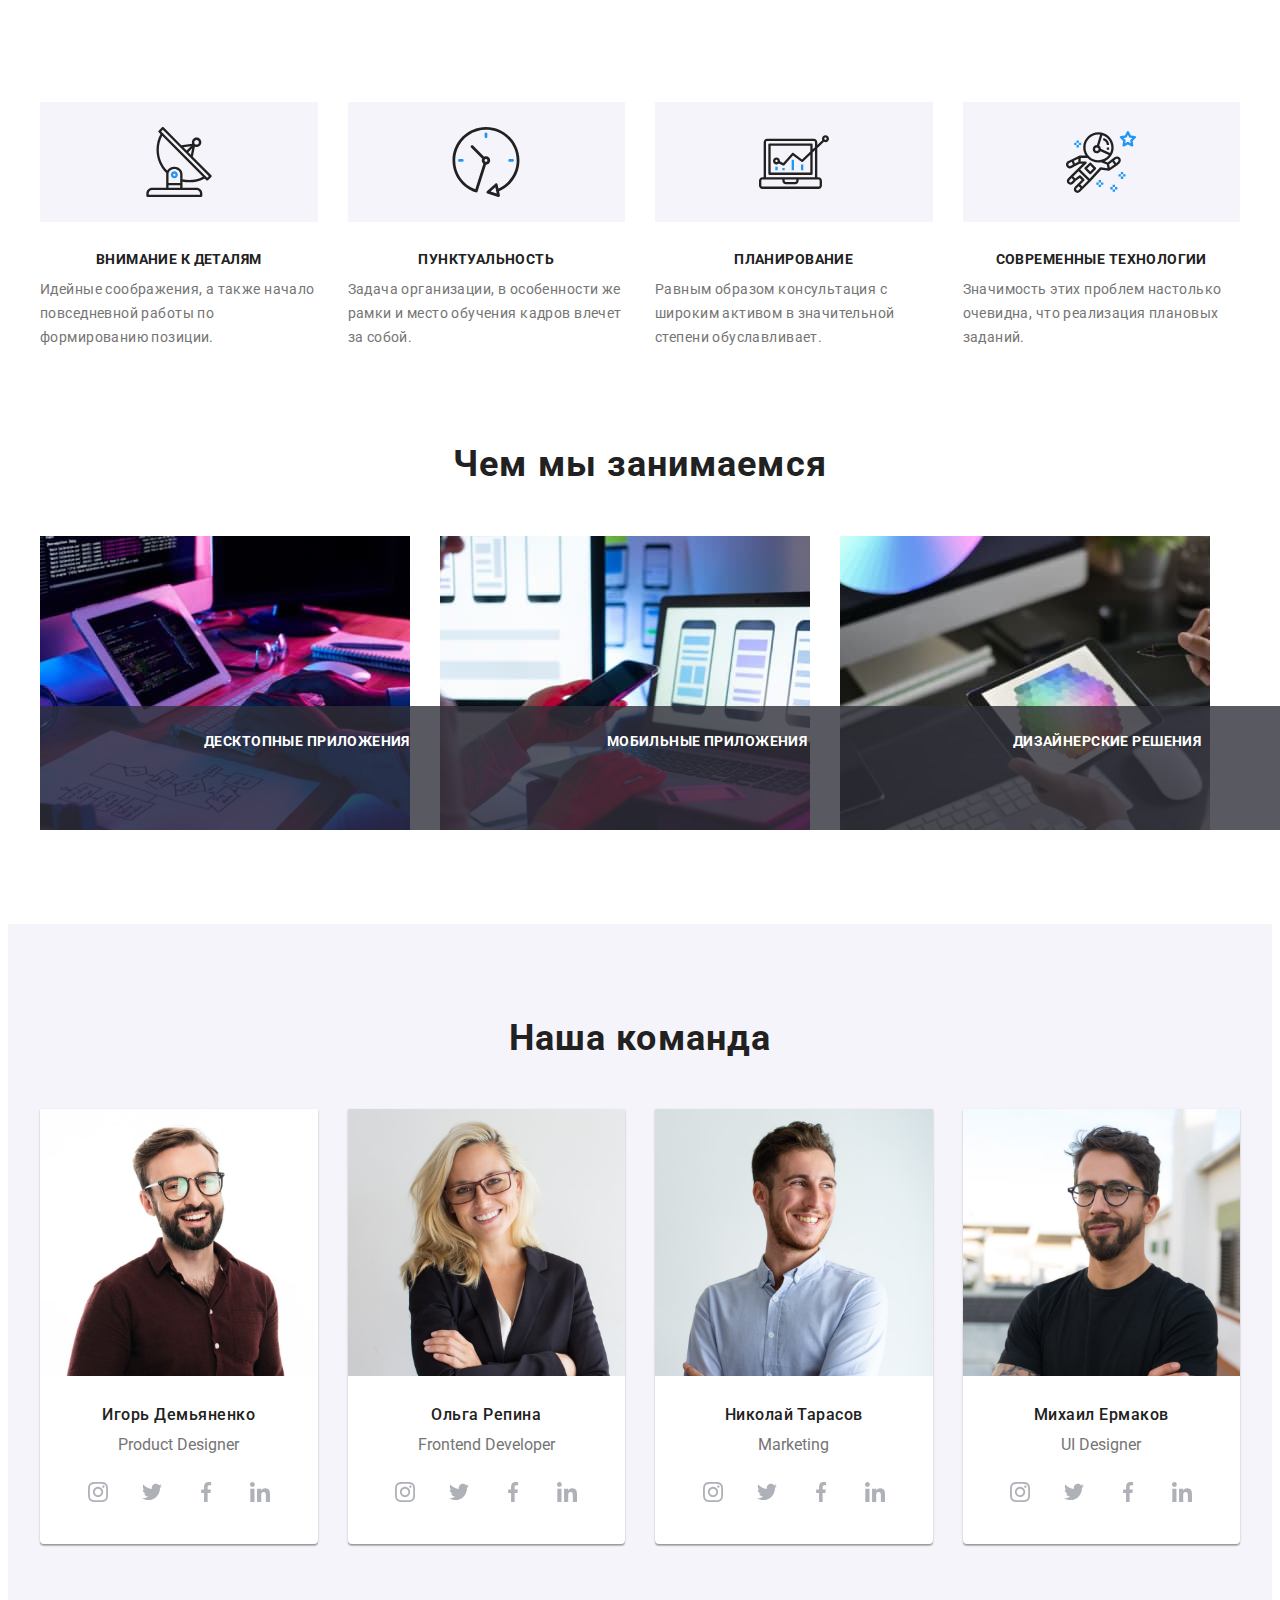
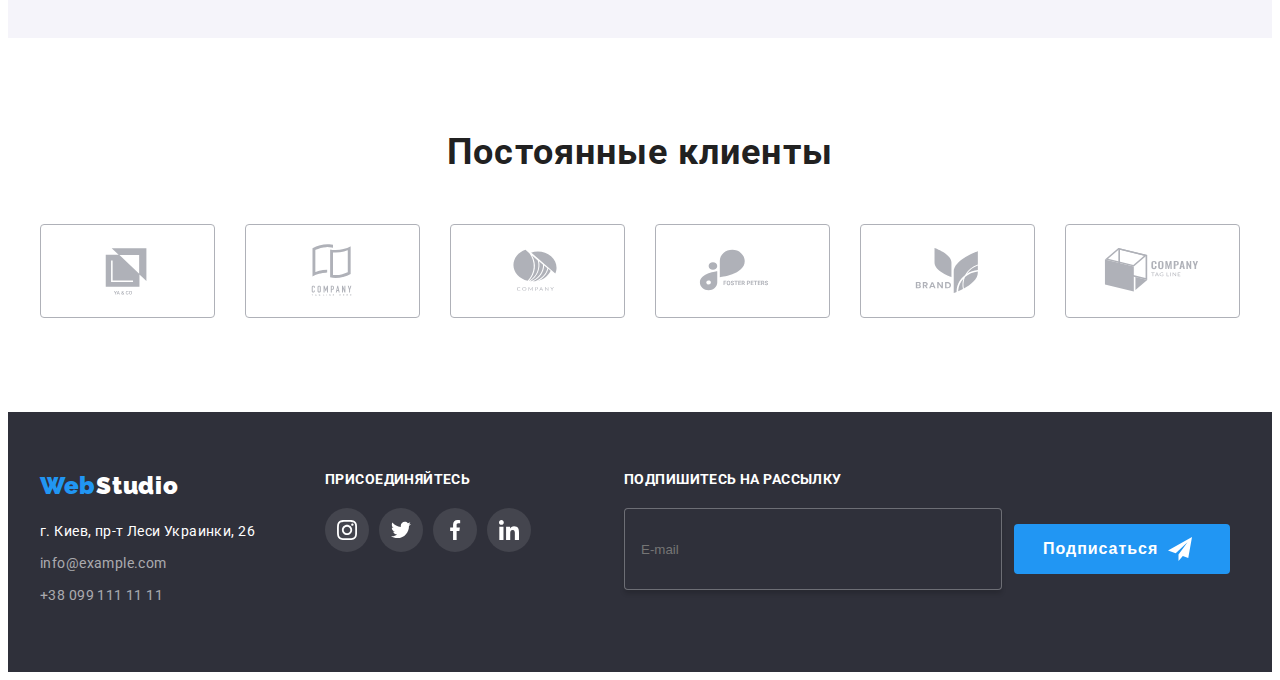
==== index.html @ ea94cd06 "footer responsive" ====
<!DOCTYPE html>
<html lang="ru">
<head>
   <meta charset="UTF-8">
   <meta http-equiv="X-UA-Compatible" content="IE=edge">
   <meta name="viewport" content="width=device-width, initial-scale=1.0">
   <title>Home Work 6</title>
   <link rel="preconnect" href="https://fonts.googleapis.com">
   <link rel="preconnect" href="https://fonts.gstatic.com" crossorigin>
   <link href="https://fonts.googleapis.com/css2?family=Raleway:wght@700&family=Roboto:wght@400;500;700;900&display=swap" rel="stylesheet">
   <link rel="stylesheet" href="https://cdnjs.cloudflare.com/ajax/libs/modern-normalize/1.1.0/modern-normalize.min.css" integrity="sha512-wpPYUAdjBVSE4KJnH1VR1HeZfpl1ub8YT/NKx4PuQ5NmX2tKuGu6U/JRp5y+Y8XG2tV+wKQpNHVUX03MfMFn9Q==" crossorigin="anonymous" referrerpolicy="no-referrer" />
   <link rel="stylesheet" href="./css/main.min.css">
</head>  
<body>
   <!-- <header class="page-header">
      <div class="container page-header__container">
         <nav class="page-header__info-nav">
            <a class="logo link" href="./index.html"><b style="color:#2196F3">Web<span style="color:#000000;">Studio</span></b></a>
            <ul class="menu__list">
               <li class="list menu__list-item"><a class="link menu__list-item-studio current" href="./index.html">Студия</a></li>
               <li class="list menu__list-item"><a class="link menu__list-item-portfolio" href="./portfolio.html">Портфолио</a></li>
               <li class="list menu__list-item"><a class="link menu__list-item-contact" href="#contacts">Контакты</a></li>
            </ul>
         </nav>   
         <div class="page-header__contact">
            <a class="page-header__contact-email link grey" href="mailto:info@devstudio.com">
               <svg class="page-header__contact-icon" width="16" height="12">
               <use
                  href="./images/symbol-defs.svg#icon-envelope"
               ></use>
               </svg>info@devstudio.com</a>
            <a class="page-header__contact-telephone link grey" href="tel:+380961111111">
               <svg class="page-header__contact-icon" width="10" height="16">
                  <use
                     href="./images/symbol-defs.svg#icon-telephone"
                  ></use>
               </svg>+38 096 111 11 11</a>
         </div>
      </div>   
   </header> -->
   <main>
      <!-- <section class="hero overlay">
         <div class="container">
            <h1 class="hero__title">ЭФФЕКТИВНЫЕ РЕШЕНИЯ ДЛЯ ВАШЕГО БИЗНЕСА</h1>
            <button class="hero__btn" data-modal-open type="button">Заказать услугу</button>
         </div>   
      </section>    -->
      <section class="skils section">
         <div class="container">
            <ul class="skils__details-list">
               <li class="skils__details-item list">
                  <div class="skils__details-block">
                     <svg class="skils__details-icon" width="70" height="70">
                        <use
                        href="./images/symbol-defs.svg#icon-antenna"
                        ></use>
                      </svg>
                  </div>
                  <h3 class="skils__details-title">ВНИМАНИЕ К ДЕТАЛЯМ</h3>
                  <p class="grey text">
                     Идейные соображения, а также начало повседневной работы по формированию позиции.
                  </p>
               </li> 
               <li class="skils__details-item list">
                  <div class="skils__details-block">
                     <svg class="skils__details-icon" width="70" height="70">
                        <use
                        href="./images/symbol-defs.svg#icon-clock"
                        ></use>
                      </svg>
                  </div>
                  <h3 class="skils__details-title">ПУНКТУАЛЬНОСТЬ</h3>
                  <p class="grey text">
                     Задача организации, в особенности же рамки и место обучения кадров влечет за собой.
                  </p>
               </li>   
               <li class="skils__details-item list note">
                  <div class="skils__details-block">
                     <svg class="skils__details-icon" width="70" height="70">
                        <use
                        href="./images/symbol-defs.svg#icon-diagram"
                        ></use>
                      </svg>
                  </div>
                  <h3 class="skils__details-title">ПЛАНИРОВАНИЕ</h3>
                  <p class="grey text">
                     Равным образом консультация с широким активом в значительной степени обуславливает.
                  </p>
               </li>   
               <li class="skils__details-item list">
                  <div class="skils__details-block">
                     <svg class="skils__details-icon" width="70" height="70">
                        <use
                        href="./images/symbol-defs.svg#icon-astronaut"
                        ></use>
                      </svg>
                  </div>
                  <h3 class="skils__details-title">СОВРЕМЕННЫЕ ТЕХНОЛОГИИ</h3>
                  <p class="grey text">
                     Значимость этих проблем настолько очевидна, что реализация плановых заданий.
                  </p>
               </li> 
            </ul> 
         </div>
      </section>     
      <section class="work-details section">
         <div class="container">
            <h2 class="title-all title">Чем мы занимаемся</h2>
            <ul class="work-details__gallery-list">
               <li class="list">
                   <div class="work-details__gallery-item-box">
                        <img src="./images/box-1.jpg" alt="руки и компьютер" width="370">
                        <p class="work-details__gallery-item-text">
                            Десктопные приложения
                        </p>
                   </div>
                </li>     
                <li class="list"> 
                    <div class="work-details__gallery-item-box">
                        <img src="./images/box-2.jpg" alt="руки и компьютер" width="370">
                        <p class="work-details__gallery-item-text">
                            Мобильные приложения
                        </p>
                    </div>
                </li>  
                <li class="list"> 
                    <div class="work-details__gallery-item-box">
                        <img src="./images/box-3.jpg" alt="руки и компьютер" width="370">
                        <p class="work-details__gallery-item-text">
                            Дизайнерские решения
                        </p>
                    </div>
                </li> 
            </ul>
         </div>   
      </section>
      <section class="teachers section">
         <div class="container">
            <h2 class="title-all">Наша команда</h2>
            <ul class="teachers__list">
               <li class="list teachers__item">
                  <img src="./images/img-3.jpg" alt="человек в очках улыбается" width="270" >
                  <div class="teachers__item-names">
                     <h3 class="teachers__item-names-title title">Игорь Демьяненко</h3>
                     <p class="grey workers" lang="en">Product Designer</p>              
                     <ul class="teachers__socials-list list">
                        <li class="teachers__socials-item">
                            <a
                                href=""
                                class="teachers__socials-link link"
                            >
                                <svg class="teachers__socials-icon" width="20" height="20">
                                    <use
                                        href="./images/symbol-defs.svg#icon-instagram-2"></use>
                                </svg>
                            </a>
                        </li>
                        <li class="teachers__socials-item">
                            <a
                                href=""
                                class="teachers__socials-link link"
                            >
                                <svg class="teachers__socials-icon" width="20" height="20">
                                    <use
                                    href="./images/symbol-defs.svg#icon-twitter"
                                    ></use>
                                </svg>
                            </a>
                        </li>
                        <li class="teachers__socials-item">
                            <a
                                href=""
                                class="teachers__socials-link link"
                            >
                                <svg class="teachers__socials-icon" width="20" height="20">
                                    <use
                                    href="./images/symbol-defs.svg#icon-facebook"
                                    ></use>
                                </svg>
                            </a>
                        </li>
                        <li class="teachers__socials-item">
                            <a
                                href=""
                                class="teachers__socials-link link"
                            >
                                <svg class="teachers__socials-icon" width="20" height="20">
                                    <use
                                    href="./images/symbol-defs.svg#icon-linkedin"
                                    ></use>
                                </svg>
                            </a>
                        </li>
                    </ul>
                  </div>
               </li>
               <li class="list teachers__item"> 
                  <img src="./images/img-2.jpg" alt="женщина в очках" width="270" >
                  <div class="teachers__item-names">
                     <h3 class="teachers__item-names-title title">Ольга Репина</h3>
                     <p class="grey workers" lang="en">Frontend Developer</p>
                     <ul class="teachers__socials-list list">
                        <li class="teachers__socials-item">
                            <a
                                href=""
                                class="teachers__socials-link link"
                            >
                                <svg class="teachers__socials-icon" width="20" height="20">
                                    <use
                                        href="./images/symbol-defs.svg#icon-instagram-2"></use>
                                </svg>
                            </a>
                        </li>
                        <li class="teachers__socials-item">
                            <a
                                href=""
                                class="teachers__socials-link link"
                            >
                                <svg class="teachers__socials-icon" width="20" height="20">
                                    <use
                                    href="./images/symbol-defs.svg#icon-twitter"
                                    ></use>
                                </svg>
                            </a>
                        </li>
                        <li class="teachers__socials-item">
                            <a
                                href=""
                                class="teachers__socials-link link"
                            >
                                <svg class="teachers__socials-icon" width="20" height="20">
                                    <use
                                    href="./images/symbol-defs.svg#icon-facebook"
                                    ></use>
                                </svg>
                            </a>
                        </li>
                        <li class="teachers__socials-item">
                            <a
                                href=""
                                class="teachers__socials-link link"
                            >
                                <svg class="teachers__socials-icon" width="20" height="20">
                                    <use
                                    href="./images/symbol-defs.svg#icon-linkedin"
                                    ></use>
                                </svg>
                            </a>
                        </li>
                    </ul>
                  </div>
               </li>
               <li class="list teachers__item">
                  <img src="./images/img-1.jpg" alt="человек  улыбается" width="270">
                  <div class="teachers__item-names">
                     <h3 class="teachers__item-names-title title">Николай Тарасов</h3>
                     <p class="grey workers" lang="en">Marketing</p>
                     <ul class="teachers__socials-list list">
                        <li class="teachers__socials-item">
                            <a
                                href=""
                                class="teachers__socials-link link"
                            >
                                <svg class="teachers__socials-icon" width="20" height="20">
                                    <use
                                        href="./images/symbol-defs.svg#icon-instagram-2"></use>
                                </svg>
                            </a>
                        </li>
                        <li class="teachers__socials-item">
                            <a
                                href=""
                                class="teachers__socials-link link"
                            >
                                <svg class="teachers__socials-icon" width="20" height="20">
                                    <use
                                    href="./images/symbol-defs.svg#icon-twitter"
                                    ></use>
                                </svg>
                            </a>
                        </li>
                        <li class="teachers__socials-item">
                            <a
                                href=""
                                class="teachers__socials-link link"
                            >
                                <svg class="teachers__socials-icon" width="20" height="20">
                                    <use
                                    href="./images/symbol-defs.svg#icon-facebook"
                                    ></use>
                                </svg>
                            </a>
                        </li>
                        <li class="teachers__socials-item">
                            <a
                                href=""
                                class="teachers__socials-link link"
                            >
                                <svg class="teachers__socials-icon" width="20" height="20">
                                    <use
                                    href="./images/symbol-defs.svg#icon-linkedin"
                                    ></use>
                                </svg>
                            </a>
                        </li>
                    </ul>
                  </div>          
               </li>   
               <li class="list teachers__item">
                  <img src="./images/img.jpg" alt="человек в очках улыбается" width="270" >
                  <div class="teachers__item-names">
                     <h3 class="teachers__item-names-title title">Михаил Ермаков</h3>
                     <p class="grey workers" lang="en">UI Designer</p>
                     <ul class="teachers__socials-list list">
                        <li class="teachers__socials-item">
                            <a
                                href=""
                                class="teachers__socials-link link"
                            >
                                <svg class="teachers__socials-icon" width="20" height="20">
                                    <use
                                        href="./images/symbol-defs.svg#icon-instagram-2"></use>
                                </svg>
                            </a>
                        </li>
                        <li class="teachers__socials-item">
                            <a
                                href=""
                                class="teachers__socials-link link"
                            >
                                <svg class="teachers__socials-icon" width="20" height="20">
                                    <use
                                    href="./images/symbol-defs.svg#icon-twitter"
                                    ></use>
                                </svg>
                            </a>
                        </li>
                        <li class="teachers__socials-item">
                            <a
                                href=""
                                class="teachers__socials-link link"
                            >
                                <svg class="teachers__socials-icon" width="20" height="20">
                                    <use
                                    href="./images/symbol-defs.svg#icon-facebook"
                                    ></use>
                                </svg>
                            </a>
                        </li>
                        <li class="teachers__socials-item">
                            <a
                                href=""
                                class="teachers__socials-link link"
                            >
                                <svg class="teachers__socials-icon" width="20" height="20">
                                    <use
                                    href="./images/symbol-defs.svg#icon-linkedin"
                                    ></use>
                                </svg>
                            </a>
                        </li>
                    </ul>
                  </div>
               </li>  
            </ul>
         </div>    
      </section>
      <section class="clients section">
         <div class="container">
            <h2 class="clients__title title-all">Постоянные клиенты</h2>
            <ul class="clients__socials-list list">
               <li class="clients__socials-item">
                  <a
                      href=""
                      class="clients__socials-link link"
                  >
                      <svg class="clients__socials-icon" width="106" height="60">
                          <use
                          href="./images/symbol-defs.svg#icon-Logo1"
                          ></use>
                      </svg>
                  </a>
              </li>
               <li class="clients__socials-item">
                  <a
                      href=""
                      class="clients__socials-link link"
                  >
                      <svg class="clients__socials-icon" width="106" height="60">
                          <use
                          href="./images/symbol-defs.svg#icon-Logo2"
                          ></use>
                      </svg>
                  </a>
              </li>
               <li class="clients__socials-item">
                  <a
                      href=""
                      class="clients__socials-link link"
                  >
                      <svg class="clients__socials-icon" width="106" height="60">
                          <use
                          href="./images/symbol-defs.svg#icon-Logo3"
                          ></use>
                      </svg>
                  </a>
              </li>
               <li class="clients__socials-item">
                  <a
                      href=""
                      class="clients__socials-link link"
                  >
                      <svg class="clients__socials-icon" width="106" height="60">
                          <use
                          href="./images/symbol-defs.svg#icon-Logo4"
                          ></use>
                      </svg>
                  </a>
              </li>
               <li class="clients__socials-item">
                  <a
                      href=""
                      class="clients__socials-link link"
                  >
                      <svg class="clients__socials-icon" width="106" height="60">
                          <use
                          href="./images/symbol-defs.svg#icon-Logo5"
                          ></use>
                      </svg>
                  </a>
              </li>
              <li class="clients__socials-item">
                  <a
                      href=""
                      class="clients__socials-link link"
                  >
                      <svg class="clients__socials-icon" width="106" height="60">
                          <use
                          href="./images/symbol-defs.svg#icon-Logo6"
                          ></use>
                      </svg>
                  </a>
              </li>
           </ul>
            
         </div>    
      </section>
   </main>
   <footer class="page-footer" id="contacts">
        <div class="container page-footer__container">
            <div class="page-footer__version-tablet">
                <div class="page-footer__contact">
                    <a class="page-footer__logo link" href="./index.html"><b style="color:#2196F3">Web<span style="color:#ffffff;">Studio</span></b></a>
                    <address class="page-footer__address white">
                        г. Киев, пр-т Леси Украинки, 26
                    </address>
                    <a class="link page-footer__contact-info page-footer__email" href="mailto:info@example.com">info@example.com</a>
                    <a class="link page-footer__contact-info" href="tel:+380991111111">+38 099 111 11 11</a>
                </div>
                <section class="page-footer__social">
                    <h3 class="page-footer__social-title white ">присоединяйтесь</h3>
                    <ul class="page-footer__socials-list list">
                        <li class="page-footer__socials-item">
                                <a
                                    href=""
                                    class="page-footer__socials-link link"
                                >
                                    <svg class="page-footer__socials-icon" width="20" height="20">
                                    <use
                                            href="./images/symbol-defs.svg#icon-instagram-2"></use>
                                    </svg>
                                </a>
                        </li>
                        <li class="page-footer__socials-item">
                                <a
                                    href=""
                                    class="page-footer__socials-link link"
                                >
                                    <svg class="page-footer__socials-icon" width="20" height="20">
                                    <use
                                    href="./images/symbol-defs.svg#icon-twitter"
                                    ></use>
                                    </svg>
                                </a>
                        </li>
                        <li class="page-footer__socials-item">
                                <a
                                    href=""
                                    class="page-footer__socials-link link"
                                >
                                    <svg class="page-footer__socials-icon" width="20" height="20">
                                    <use
                                    href="./images/symbol-defs.svg#icon-facebook"
                                    ></use>
                                    </svg>
                                </a>
                        </li>
                        <li class="page-footer__socials-item">
                                <a
                                    href=""
                                    class="page-footer__socials-link link"
                                >
                                    <svg class="page-footer__socials-icon" width="20" height="20">
                                    <use
                                    href="./images/symbol-defs.svg#icon-linkedin"
                                    ></use>
                                    </svg>
                                </a>
                        </li>
                    </ul>
                </section>
            </div>
            <section class="page-footer__client">
                <h3 class="page-footer__title white ">Подпишитесь на рассылку</h3>
                <div class="confirmation-email">
                    <span >
                        <input
                            type="email"
                            name="email-confirmation"
                            id="email-confirmation"
                            class="footer-input"
                            placeholder="E-mail"/> 
                    </span>        
                    <button class="page-footer__btn-email" type="submit">Подписаться
                        <span>
                            <svg class="page-footer__icon" width="24" height="24">
                                <use href="./images/symbol-defs.svg#icon-icon-send"></use>
                            </svg> 
                        </span>
                    </button>    
                </div>
            </section>
        </div>   
   </footer>
   <!-- <div class="backdrop is-hidden" data-modal>
       <div class="modal">
           <button type="button" class="modal-btn" data-modal-close>
                <svg class="clients-socials-icon" width="18" height="18">
                    <use
                    href="./images/symbol-defs.svg#icon-close-black"
                    ></use>
                </svg>
           </button>
           <p class="modal-title">Оставьте свои данные, мы вам перезвоним</p>
           <form action="#">
               <div class="modal-contact-form">
                    <label class="modal-label" for="name"
                       >Имя</label>
                    <span class="input-wrap">
                        <input
                            type="text"
                            name="name"
                            id="name"
                            class="modal-input"/>
                        <svg class="modal-input-icon" width="18" height="18">
                            <use href="./images/symbol-defs.svg#icon-person"></use>
                        </svg>
                    </span>
               </div>
               <div class="modal-contact-form">
                <label class="modal-label" for="tel"
                    >Телефон</label>
                    <span class="input-wrap">
                        <input
                            type="tel"
                            name="tel"
                            id="tel"
                            class="modal-input"/>
                        <svg class="modal-input-icon" width="18" height="18">
                            <use href="./images/symbol-defs.svg#icon-phone"></use>
                        </svg>
                    </span>
                </div>
               <div class="modal-contact-form">
                   <label class="modal-label" for="email"
                       >Почта</label>
                    <span class="input-wrap">
                        <input
                            type="email"
                            name="email"
                            id="email"
                            class="modal-input"/>
                        <svg class="modal-input-icon" width="18" height="18">
                            <use href="./images/symbol-defs.svg#icon-email"></use>
                        </svg>
                    </span>    
               </div>
               <div class="modal-contact-form">
                   <label class="modal-label" for="сomment"
                       >Комментарий</label>
                   <textarea
                       name="comment"
                       id="comment"
                       class="modal-text"
                       placeholder="Введите текст"
                   ></textarea>
               </div>
               <div class="modal-contact-form">
                   <input type="checkbox" class="input-check vissually-hidden" id="input-check" value="yes" name="policy">
                   <label for="input-check" class="check-text ">
                       <span>
                            <svg class="input-icon-check" width="11" height="8">
                                <use href="./images/symbol-defs.svg#icon-check"></use>
                            </svg> 
                        </span>
                   Соглашаюсь с рассылкой и принимаю<a href="" class="check-link">Условия договора</a></label>
               </div>
               <button class="form__btn-contact" type="submit">Отправить</button>
           </form>
       </div>
   </div> -->
   <script src="js/modal.js"></script>
</body>
</html>
---- css/main.min.css ----
:root{--primary-text-color: #212121;--special-color: #2196f3;--color-contact: #757575;--color-light: #ffffff;--color-of-details: #ececec;--color-background: #f5f4fa;--color-image: #2f303a;--color-footer-contact: rgba(255, 255, 255, 0.6);--color-border: #eeeeee;--color-footer-social: #44454e;--color-teachers-social: #afb1b8;--color-details-info: #e5e5e5}body{font-family:'Roboto', sans-serif;color:var(--primary-text-color)}.link{text-decoration:none;transition:color 250ms cubic-bezier(0.4, 0, 0.2, 1),background-color 250ms cubic-bezier(0.4, 0, 0.2, 1)}.vissually-hidden{position:absolute;white-space:nowrap;width:1px;height:1px;overflow:hidden;border:0;padding:0;clip:rect(0 0 0 0);clip-path:inset(50%);margin:-1px}.grey{color:var(--color-contact)}.white{color:var(--color-light)}p,h1,h2,h3,h4,h5,h6{margin:0}img{display:block;max-width:100%;height:auto}ul{list-style-type:none;margin:0;padding:0}.container{width:100%;padding-left:15px;padding-right:15px;margin-left:auto;margin-right:auto}@media screen and (min-width: 480px){.container{width:480px}}@media screen and (min-width: 768px){.container{width:768px}}@media screen and (min-width: 1200px){.container{width:1200px}}.backdrop{position:fixed;width:100vw;height:100vh;background-color:rgba(0,0,0,0.2);top:0}.modal{position:absolute;min-width:528px;min-height:581px;background-color:var(--color-light);box-shadow:0px 2px 1px rgba(0,0,0,0.2),1px 0px 1px rgba(0,0,0,0.14),3px 0px 1px rgba(0,0,0,0.12);border-radius:4px;top:50%;left:50%;transform:translate(-50%, -50%);padding:40px;text-align:center}.is-hidden{visibility:hidden;opacity:0;pointer-events:none}.modal-btn{display:flex;align-items:center;background-color:var(--color-light);border-color:rgba(0,0,0,0.1);border-radius:50px;width:30px;height:30px;position:absolute;right:8px;top:8px;padding:6px;transition:fill 250ms cubic-bezier(0.4, 0, 0.2, 1)}.modal-btn:hover{fill:var(--special-color)}.modal-title{font-weight:700;font-size:20px;line-height:1.15;letter-spacing:0.03em;text-align:center;color:var(--primary-text-color);margin-bottom:12px}.modal-label{display:block;margin-bottom:4px;font-size:12px;line-height:1.2;font-weight:400;letter-spacing:0.01em;color:var(--color-contact);text-align:start}.modal-input-icon{position:absolute;top:20%;left:15px;transition:fill 250ms cubic-bezier(0.4, 0, 0.2, 1)}.modal-input{width:100%;height:40px;background-color:transparent;border:1px solid rgba(33,33,33,0.2);border-radius:4px;padding-left:42px;outline:none;margin-bottom:10px;transition:border-color 250ms cubic-bezier(0.4, 0, 0.2, 1)}.modal-input:focus{border-color:var(--special-color)}.modal-input:focus+.modal-input-icon{fill:var(--special-color)}.modal-text{width:100%;height:120px;background-color:transparent;border:1px solid rgba(33,33,33,0.2);border-radius:5px;resize:none;padding:12px 16px;margin-bottom:20px}.input-wrap{display:block;position:relative}.check-text{font-size:14px;line-height:1.2;color:var(--color-contact);display:flex;position:relative}.check-link{color:var(--special-color);margin-left:5px}.check-text span{width:16px;height:15px;border:2px solid var(--primary-text-color);border-radius:2px;margin-right:9px;display:flex;align-items:center;justify-content:center;transition:background-color 250ms cubic-bezier(0.4, 0, 0.2, 1),border 250ms cubic-bezier(0.4, 0, 0.2, 1)}.input-check:checked+.check-text span{background-color:var(--special-color);border:none}.input-icon-check{fill:var(--color-light)}.form__btn-contact{color:var(--color-light);font-size:16px;line-height:1.87;font-weight:400;letter-spacing:0.06em;padding:10px 55px;border:none;border-radius:4px;background-color:var(--special-color);box-shadow:0px 4px 4px rgba(0,0,0,0.15);margin-top:30px}.title-all{font-family:Roboto;font-weight:700;font-size:28px;line-height:1.17;text-align:center;letter-spacing:0.03em;margin-bottom:30px}@media screen and (min-width: 1200px){.title-all{font-size:36px;line-height:1.16;margin-bottom:50px}}.page-header{display:flex;justify-content:space-evenly;border-bottom:solid 1px var(--color-of-details);padding-top:24px}.page-header__container{display:flex;align-items:baseline}.page-header__info-nav{display:flex;align-items:baseline}.logo{font-size:26px;font-family:'Raleway', sans-serif;letter-spacing:0.03em;font-weight:700;line-height:1.15}.menu__list{display:flex;align-items:center;margin-right:295px}.menu__list .list:first-child{margin-left:93px}.menu__list .list:not(:last-child){margin-right:50px}.menu__list .current::after{color:var(--special-color);content:'';height:4px;width:100%;background-color:var(--special-color);border-radius:2px;display:block;position:absolute;bottom:0}.menu__list .link{padding-bottom:25px}.menu__list .link:hover,.menu__list .link:focus{color:var(--special-color)}.menu__list-item{position:relative;padding-bottom:25px}.page-header__contact{display:flex;align-items:center}.page-header__contact .link:hover,.page-header__contact .link:focus{color:var(--special-color)}.menu__list-item-studio,.menu__list-item-portfolio,.menu__list-item-contact{color:var(--primary-text-color);font-weight:500;font-size:14px;line-height:1.14;letter-spacing:0.02em}.current{color:var(--special-color)}.page-header__contact-telephone{display:flex;align-items:flex-start}.page-header__contact-icon{fill:currentColor;margin-right:10px}.page-header__contact-email,.page-header__contact-telephone{font-weight:500;font-size:14px;line-height:1.14;letter-spacing:0.02em}.page-header__contact-email{margin-right:20px}.hero{background-color:var(--color-image);letter-spacing:0.06em;text-align:center;padding-top:200px;padding-bottom:200px}.overlay{background-image:linear-gradient(rgba(47,48,58,0.4), rgba(47,48,58,0.4)),url("../images/img-hero.jpg");background-repeat:no-repeat;background-position:center;background-size:cover;margin:0 auto;max-width:1600px}.hero__title{color:var(--color-light);font-size:44px;font-weight:900;line-height:1.36;letter-spacing:0.06em;max-width:696px;margin-bottom:30px;margin-right:auto;margin-left:auto}.hero__btn{padding:10px 32px;background-color:var(--special-color);border-radius:4px;font-size:16px;font-weight:700;line-height:1.87;cursor:pointer;color:var(--color-light);border:none;transition:box-shadow 250ms cubic-bezier(0.4, 0, 0.2, 1)}.hero__btn:hover{box-shadow:0px 4px 4px rgba(0,0,0,0.15)}.main__portfolio{padding-top:100px;padding-bottom:94px}.container-portfolio{display:flex;flex-direction:column}.main__portfolio-nav{display:flex;justify-content:center;margin-bottom:50px}.main__portfolio-nav .main__portfolio-nav-item:not(:last-child){margin-right:8px}.btn__nav{background:var(--color-background);border-radius:4px;border:none;font-weight:500;font-size:16px;line-height:1.62;letter-spacing:0.03em;cursor:pointer;padding:6px 22px;transition:background-color 250ms cubic-bezier(0.4, 0, 0.2, 1),color 250ms cubic-bezier(0.4, 0, 0.2, 1),border 250ms cubic-bezier(0.4, 0, 0.2, 1),box-shadow 250ms cubic-bezier(0.4, 0, 0.2, 1)}.btn__nav:hover,.btn__nav:focus{background-color:var(--special-color);border:none;color:var(--color-light);box-shadow:0px 3px 1px rgba(0,0,0,0.1),0px 1px 2px rgba(0,0,0,0.08),0px 2px 2px rgba(0,0,0,0.12)}.main__information-project-details{display:flex;flex-wrap:wrap;margin-bottom:-30px;margin-right:-30px}.main__information-project-item{width:calc(100% / 3 - 30px);margin-bottom:30px;margin-right:30px;background:var(--color-light);transition:box-shadow 250ms cubic-bezier(0.4, 0, 0.2, 1)}.main__information-project-item:hover{box-shadow:0px 3px 1px rgba(0,0,0,0.1),0px 1px 2px rgba(0,0,0,0.08),0px 2px 2px rgba(0,0,0,0.12)}.main__information-project-item:hover .main__information-project-item-text{transform:translateY(0%)}.main__information-project-item-card{position:relative;overflow:hidden}.main__information-project-item-text{font-style:normal;font-size:18px;line-height:calc(28 / 18);letter-spacing:0.03em;color:var(--color-light);width:370px;position:absolute;top:0;left:0;padding:63px 24px;background-color:rgba(33,150,243,0.9);transform:translateY(101%);transition:transform 250ms cubic-bezier(0.4, 0, 0.2, 1)}.main__information-project-item-border{border-left:1px solid var(--color-border);border-right:1px solid var(--color-border);border-bottom:1px solid var(--color-border);padding:20px 24px}.main__information-project-item-title{font-weight:700;font-size:18px;line-height:2;letter-spacing:0.06em;color:var(--primary-text-color)}.detail{font-size:16px;line-height:1.87;letter-spacing:0.03em;margin-top:4px}.skils.section{padding-top:60px;padding-bottom:60px}@media screen and (min-width: 1200px){.skils.section{padding-top:94px;padding-bottom:47px}}.skils__details-list{margin-bottom:-30px}@media screen and (min-width: 768px){.skils__details-list{display:flex;flex-wrap:wrap;margin-left:-30px}}.skils__details-item{margin-bottom:30px}@media screen and (min-width: 768px){.skils__details-item{width:calc(100% / 2 - 30px);margin-left:30px}}@media screen and (min-width: 1200px){.skils__details-item{width:calc(100% / 4 - 30px);margin-left:30px}}.skils__details-block{display:flex;justify-content:center;align-items:center;margin-bottom:30px;background-color:var(--color-background);padding-top:25px;padding-bottom:25px}.skils__details-title{font-weight:700;font-size:14px;line-height:1.14;letter-spacing:0.03em;text-align:center}.grey.text{font-family:Roboto;font-size:14px;line-height:1.71;letter-spacing:0.03em;margin-top:10px;display:block}.work-details.section{padding-top:47px;padding-bottom:94px}@media screen and (max-width: 1199px){.work-details.section{display:none}}.work-details__gallery-list{display:flex}.work-details__gallery-list .list:not(:last-child){margin-right:30px}.work-details__gallery-item-box{position:relative}.work-details__gallery-item-text{position:absolute;bottom:0;left:0;color:var(--color-light);background-color:rgba(47,48,58,0.8);width:100%;height:70px;font-weight:700;font-size:14px;line-height:calc(16 / 14);text-align:center;letter-spacing:0.03em;padding:27px 82px;text-transform:uppercase}@media screen and (min-width: 1200px){.work{font-size:36px;line-height:1.16;margin-bottom:50px}}.teachers{background-color:var(--color-background);padding-top:60px;padding-bottom:60px}@media screen and (min-width: 1200px){.teachers{padding-top:94px;padding-bottom:94px}}.teachers__list{margin-bottom:-30px}.teachers__list img{width:100%}@media screen and (min-width: 768px){.teachers__list{display:flex;flex-wrap:wrap;margin-left:-30px}}.teachers__list .teachers__socials-list{display:flex;justify-content:center;margin-top:16px}.teachers__item{background-color:var(--color-light);box-shadow:0px 1px 3px rgba(0,0,0,0.12),0px 1px 1px rgba(0,0,0,0.14),0px 2px 1px rgba(0,0,0,0.2);border-radius:0px 0px 4px 4px;margin-bottom:30px}@media screen and (min-width: 768px){.teachers__item{width:calc(100% / 2 - 30px);margin-left:30px}}@media screen and (min-width: 1200px){.teachers__item{width:calc(100% / 4 - 30px);margin-left:30px}}.teachers__item-names{padding-top:30px;padding-bottom:24px}@media screen and (min-width: 1200px){.teachers__item-names{padding-bottom:30px}}.teachers__item-names-title{font-weight:500;font-size:16px;line-height:1.18;text-align:center;letter-spacing:0.03em}.teachers__socials-item{width:44px;height:44px;margin-right:10px}.teachers__socials-item:last-child{margin-right:0}.teachers__socials-item .teachers__socials-link{width:100%;height:100%;border-radius:50%;display:flex;align-items:center;justify-content:center;color:var(--color-teachers-social)}.teachers__socials-item .teachers__socials-link:hover,.teachers__socials-item .teachers__socials-link:focus{background-color:var(--special-color);color:var(--color-light)}.teachers__socials-icon{fill:currentColor}.grey.workers{text-align:center;font-weight:400;margin-top:10px}.clients.section{padding-top:60px;padding-bottom:60px}@media screen and (min-width: 1200px){.clients.section{padding-top:94px;padding-bottom:94px}}.clients__socials-list{display:flex;flex-wrap:wrap;margin-left:-30px;margin-bottom:-30px}.clients__socials-item{width:100%;width:calc(100% / 2 - 30px);margin-left:30px;margin-bottom:30px;margin-bottom:30px}@media screen and (min-width: 768px){.clients__socials-item{width:calc(100% / 3 - 30px);margin-left:30px}}@media screen and (min-width: 1200px){.clients__socials-item{width:calc(100% / 6 - 30px);margin-left:30px}}.clients__socials-link{display:flex;justify-content:center;align-items:center;height:92px;border:solid 1px var(--color-teachers-social);border-radius:4px;fill:var(--color-teachers-social);transition:fill 250ms cubic-bezier(0.4, 0, 0.2, 1),border 250ms cubic-bezier(0.4, 0, 0.2, 1)}.clients__socials-link:hover,.clients__socials-link:focus{fill:var(--special-color);border:solid 1px var(--special-color)}.page-footer{background-color:var(--color-image);padding-top:60px;padding-bottom:60px}.page-footer__container{text-align:center}@media screen and (min-width: 1200px){.page-footer__container{display:flex}}@media screen and (min-width: 1200px){.page-footer__container{text-align:start}}@media screen and (min-width: 768px){.page-footer__version-tablet{display:flex;justify-content:center}}.page-footer__contact{margin-bottom:60px}@media screen and (min-width: 768px){.page-footer__contact{margin-right:165px}}@media screen and (min-width: 1200px){.page-footer__contact{margin-right:70px;text-align:start;margin-bottom:0px}}.page-footer__logo{font-family:Raleway;font-weight:700;font-size:24px;line-height:1.16;letter-spacing:0.03em;display:block}.page-footer__address{font-size:14px;font-weight:400;font-style:normal;line-height:1.71;letter-spacing:0.03em;margin-top:20px}.page-footer__contact-info{color:var(--color-footer-contact);font-size:14px;line-height:1.71;letter-spacing:0.03em;display:block}.page-footer__email{margin-top:8px;margin-bottom:8px}.page-footer__social-title{font-weight:700;font-size:14px;line-height:1.14;letter-spacing:0.03em;text-transform:uppercase}.page-footer__socials-list{display:flex;justify-content:center;margin-top:20px;margin-bottom:60px}.page-footer__socials-item{width:44px;height:44px;margin-right:10px}.page-footer__socials-item:last-child{margin-right:0}.page-footer__socials-link{width:100%;height:100%;border-radius:50%;background-color:var(--color-footer-social);display:flex;align-items:center;justify-content:center;color:#ffffff}.page-footer__socials-link:hover,.page-footer__socials-link:focus{background-color:var(--special-color)}.page-footer__socials-icon{width:20px;height:20px;fill:currentColor}@media screen and (min-width: 1200px){.page-footer__client{margin-left:93px}}.page-footer__title{font-weight:700;font-size:14px;line-height:1.14;letter-spacing:0.03em;text-transform:uppercase}.confirmation-email{display:flex;flex-direction:column;align-items:center}@media screen and (min-width: 1200px){.confirmation-email{flex-direction:row}}.footer-input{width:450px;height:50px;background-color:var(--color-image);border:1px solid rgba(255,255,255,0.3);border-radius:4px;box-shadow:0px 4px 4px rgba(0,0,0,0.15);color:var(--color-contact);padding-left:16px;padding-top:15px;padding-bottom:15px;margin-top:20px;margin-bottom:20px}@media screen and (max-width: 479px){.footer-input{width:100%;margin-right:12px}}@media screen and (min-width: 1200px){.footer-input{width:358px;margin-right:12px}}.page-footer__btn-email{color:var(--color-light);background-color:var(--special-color);border-radius:4px;border:none;padding:10px 62px 10px 29px;font-weight:700;font-size:16px;line-height:1.87;letter-spacing:0.06em;position:relative}.page-footer__btn-email span{margin-left:10px}.page-footer__icon{position:absolute;fill:var(--color-light);top:50%;transform:translateY(-50%)}
/*# sourceMappingURL=main.min.css.map */
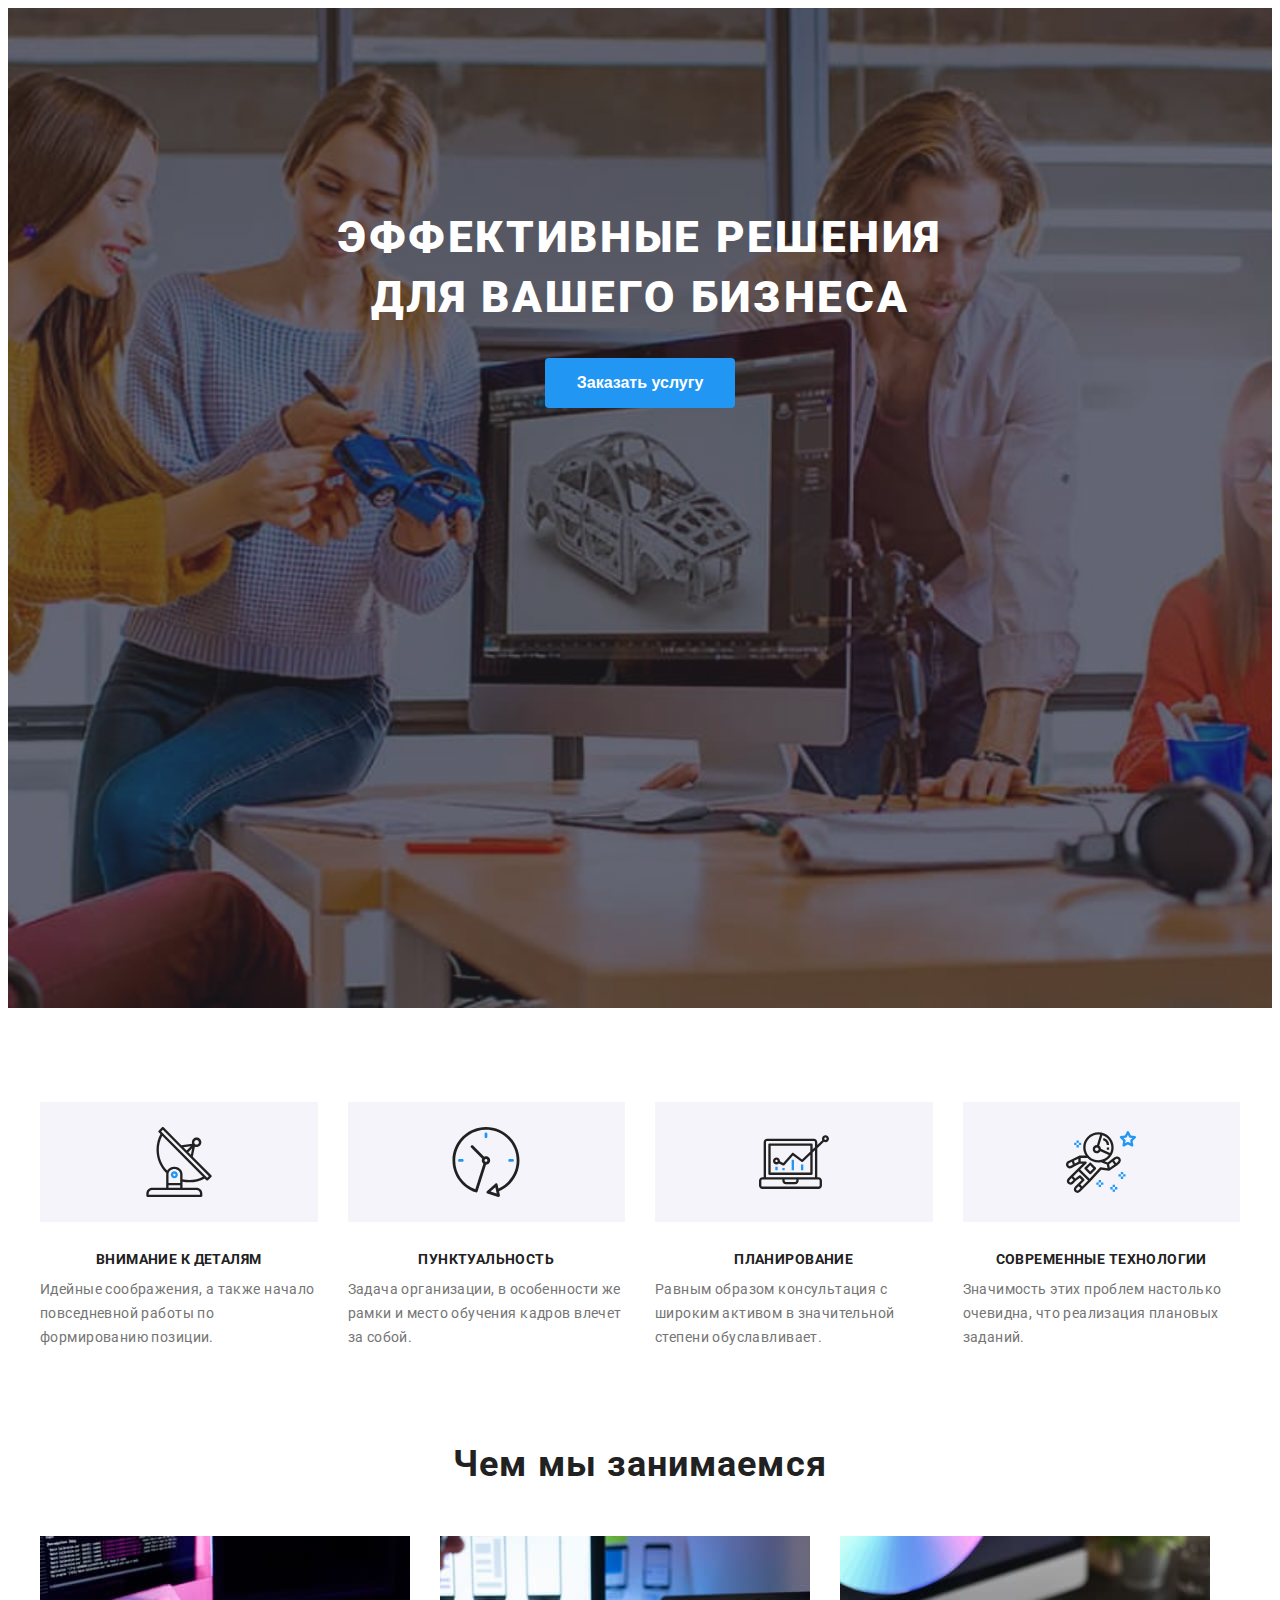
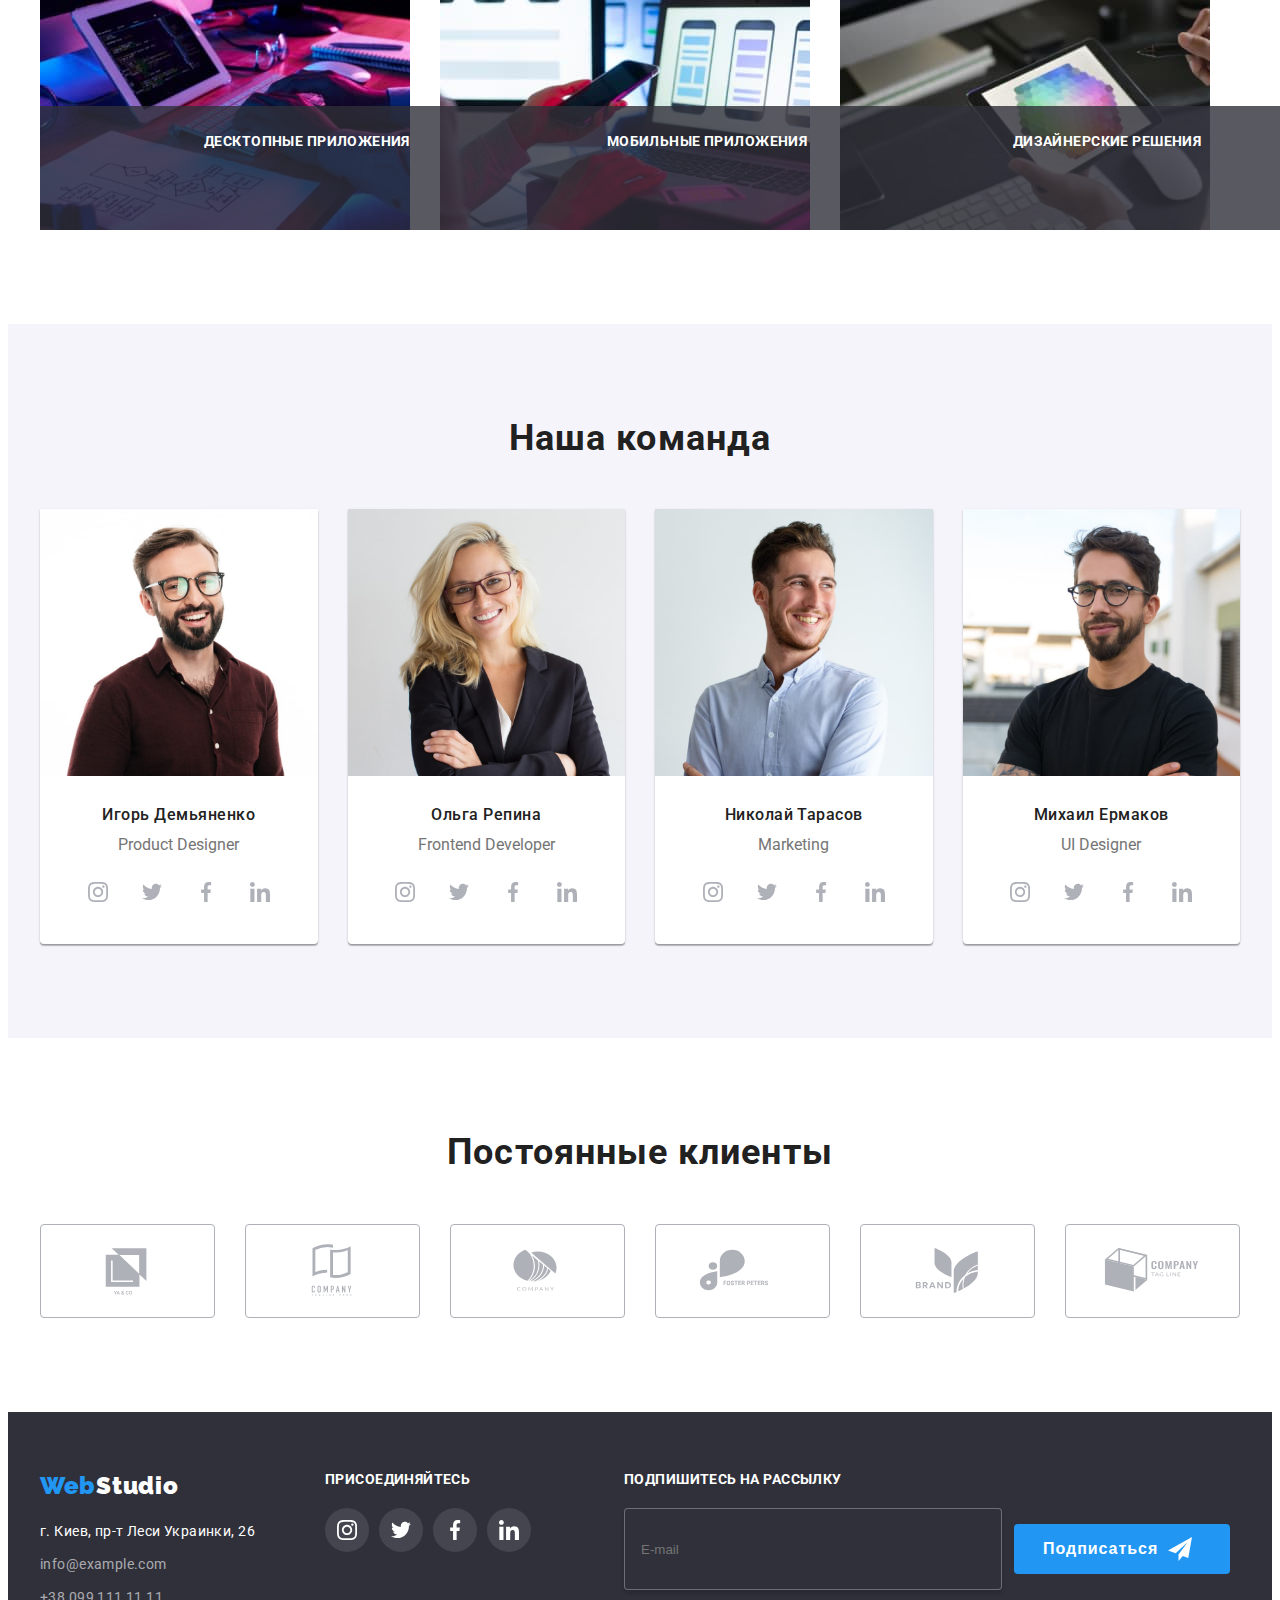
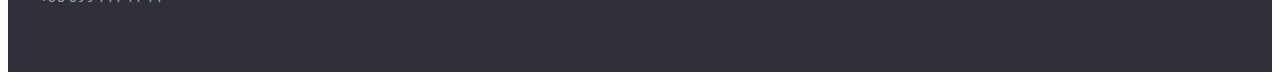
==== commit a2d6e770: "responsive hero without img" ====
--- a/index.html
+++ b/index.html
@@ -39,12 +39,12 @@
       </div>   
    </header> -->
    <main>
-      <!-- <section class="hero overlay">
+      <section class="hero overlay">
          <div class="container">
             <h1 class="hero__title">ЭФФЕКТИВНЫЕ РЕШЕНИЯ ДЛЯ ВАШЕГО БИЗНЕСА</h1>
             <button class="hero__btn" data-modal-open type="button">Заказать услугу</button>
          </div>   
-      </section>    -->
+      </section>   
       <section class="skils section">
          <div class="container">
             <ul class="skils__details-list">
--- a/css/main.min.css
+++ b/css/main.min.css
@@ -1,2 +1,2 @@
-:root{--primary-text-color: #212121;--special-color: #2196f3;--color-contact: #757575;--color-light: #ffffff;--color-of-details: #ececec;--color-background: #f5f4fa;--color-image: #2f303a;--color-footer-contact: rgba(255, 255, 255, 0.6);--color-border: #eeeeee;--color-footer-social: #44454e;--color-teachers-social: #afb1b8;--color-details-info: #e5e5e5}body{font-family:'Roboto', sans-serif;color:var(--primary-text-color)}.link{text-decoration:none;transition:color 250ms cubic-bezier(0.4, 0, 0.2, 1),background-color 250ms cubic-bezier(0.4, 0, 0.2, 1)}.vissually-hidden{position:absolute;white-space:nowrap;width:1px;height:1px;overflow:hidden;border:0;padding:0;clip:rect(0 0 0 0);clip-path:inset(50%);margin:-1px}.grey{color:var(--color-contact)}.white{color:var(--color-light)}p,h1,h2,h3,h4,h5,h6{margin:0}img{display:block;max-width:100%;height:auto}ul{list-style-type:none;margin:0;padding:0}.container{width:100%;padding-left:15px;padding-right:15px;margin-left:auto;margin-right:auto}@media screen and (min-width: 480px){.container{width:480px}}@media screen and (min-width: 768px){.container{width:768px}}@media screen and (min-width: 1200px){.container{width:1200px}}.backdrop{position:fixed;width:100vw;height:100vh;background-color:rgba(0,0,0,0.2);top:0}.modal{position:absolute;min-width:528px;min-height:581px;background-color:var(--color-light);box-shadow:0px 2px 1px rgba(0,0,0,0.2),1px 0px 1px rgba(0,0,0,0.14),3px 0px 1px rgba(0,0,0,0.12);border-radius:4px;top:50%;left:50%;transform:translate(-50%, -50%);padding:40px;text-align:center}.is-hidden{visibility:hidden;opacity:0;pointer-events:none}.modal-btn{display:flex;align-items:center;background-color:var(--color-light);border-color:rgba(0,0,0,0.1);border-radius:50px;width:30px;height:30px;position:absolute;right:8px;top:8px;padding:6px;transition:fill 250ms cubic-bezier(0.4, 0, 0.2, 1)}.modal-btn:hover{fill:var(--special-color)}.modal-title{font-weight:700;font-size:20px;line-height:1.15;letter-spacing:0.03em;text-align:center;color:var(--primary-text-color);margin-bottom:12px}.modal-label{display:block;margin-bottom:4px;font-size:12px;line-height:1.2;font-weight:400;letter-spacing:0.01em;color:var(--color-contact);text-align:start}.modal-input-icon{position:absolute;top:20%;left:15px;transition:fill 250ms cubic-bezier(0.4, 0, 0.2, 1)}.modal-input{width:100%;height:40px;background-color:transparent;border:1px solid rgba(33,33,33,0.2);border-radius:4px;padding-left:42px;outline:none;margin-bottom:10px;transition:border-color 250ms cubic-bezier(0.4, 0, 0.2, 1)}.modal-input:focus{border-color:var(--special-color)}.modal-input:focus+.modal-input-icon{fill:var(--special-color)}.modal-text{width:100%;height:120px;background-color:transparent;border:1px solid rgba(33,33,33,0.2);border-radius:5px;resize:none;padding:12px 16px;margin-bottom:20px}.input-wrap{display:block;position:relative}.check-text{font-size:14px;line-height:1.2;color:var(--color-contact);display:flex;position:relative}.check-link{color:var(--special-color);margin-left:5px}.check-text span{width:16px;height:15px;border:2px solid var(--primary-text-color);border-radius:2px;margin-right:9px;display:flex;align-items:center;justify-content:center;transition:background-color 250ms cubic-bezier(0.4, 0, 0.2, 1),border 250ms cubic-bezier(0.4, 0, 0.2, 1)}.input-check:checked+.check-text span{background-color:var(--special-color);border:none}.input-icon-check{fill:var(--color-light)}.form__btn-contact{color:var(--color-light);font-size:16px;line-height:1.87;font-weight:400;letter-spacing:0.06em;padding:10px 55px;border:none;border-radius:4px;background-color:var(--special-color);box-shadow:0px 4px 4px rgba(0,0,0,0.15);margin-top:30px}.title-all{font-family:Roboto;font-weight:700;font-size:28px;line-height:1.17;text-align:center;letter-spacing:0.03em;margin-bottom:30px}@media screen and (min-width: 1200px){.title-all{font-size:36px;line-height:1.16;margin-bottom:50px}}.page-header{display:flex;justify-content:space-evenly;border-bottom:solid 1px var(--color-of-details);padding-top:24px}.page-header__container{display:flex;align-items:baseline}.page-header__info-nav{display:flex;align-items:baseline}.logo{font-size:26px;font-family:'Raleway', sans-serif;letter-spacing:0.03em;font-weight:700;line-height:1.15}.menu__list{display:flex;align-items:center;margin-right:295px}.menu__list .list:first-child{margin-left:93px}.menu__list .list:not(:last-child){margin-right:50px}.menu__list .current::after{color:var(--special-color);content:'';height:4px;width:100%;background-color:var(--special-color);border-radius:2px;display:block;position:absolute;bottom:0}.menu__list .link{padding-bottom:25px}.menu__list .link:hover,.menu__list .link:focus{color:var(--special-color)}.menu__list-item{position:relative;padding-bottom:25px}.page-header__contact{display:flex;align-items:center}.page-header__contact .link:hover,.page-header__contact .link:focus{color:var(--special-color)}.menu__list-item-studio,.menu__list-item-portfolio,.menu__list-item-contact{color:var(--primary-text-color);font-weight:500;font-size:14px;line-height:1.14;letter-spacing:0.02em}.current{color:var(--special-color)}.page-header__contact-telephone{display:flex;align-items:flex-start}.page-header__contact-icon{fill:currentColor;margin-right:10px}.page-header__contact-email,.page-header__contact-telephone{font-weight:500;font-size:14px;line-height:1.14;letter-spacing:0.02em}.page-header__contact-email{margin-right:20px}.hero{background-color:var(--color-image);letter-spacing:0.06em;text-align:center;padding-top:200px;padding-bottom:200px}.overlay{background-image:linear-gradient(rgba(47,48,58,0.4), rgba(47,48,58,0.4)),url("../images/img-hero.jpg");background-repeat:no-repeat;background-position:center;background-size:cover;margin:0 auto;max-width:1600px}.hero__title{color:var(--color-light);font-size:44px;font-weight:900;line-height:1.36;letter-spacing:0.06em;max-width:696px;margin-bottom:30px;margin-right:auto;margin-left:auto}.hero__btn{padding:10px 32px;background-color:var(--special-color);border-radius:4px;font-size:16px;font-weight:700;line-height:1.87;cursor:pointer;color:var(--color-light);border:none;transition:box-shadow 250ms cubic-bezier(0.4, 0, 0.2, 1)}.hero__btn:hover{box-shadow:0px 4px 4px rgba(0,0,0,0.15)}.main__portfolio{padding-top:100px;padding-bottom:94px}.container-portfolio{display:flex;flex-direction:column}.main__portfolio-nav{display:flex;justify-content:center;margin-bottom:50px}.main__portfolio-nav .main__portfolio-nav-item:not(:last-child){margin-right:8px}.btn__nav{background:var(--color-background);border-radius:4px;border:none;font-weight:500;font-size:16px;line-height:1.62;letter-spacing:0.03em;cursor:pointer;padding:6px 22px;transition:background-color 250ms cubic-bezier(0.4, 0, 0.2, 1),color 250ms cubic-bezier(0.4, 0, 0.2, 1),border 250ms cubic-bezier(0.4, 0, 0.2, 1),box-shadow 250ms cubic-bezier(0.4, 0, 0.2, 1)}.btn__nav:hover,.btn__nav:focus{background-color:var(--special-color);border:none;color:var(--color-light);box-shadow:0px 3px 1px rgba(0,0,0,0.1),0px 1px 2px rgba(0,0,0,0.08),0px 2px 2px rgba(0,0,0,0.12)}.main__information-project-details{display:flex;flex-wrap:wrap;margin-bottom:-30px;margin-right:-30px}.main__information-project-item{width:calc(100% / 3 - 30px);margin-bottom:30px;margin-right:30px;background:var(--color-light);transition:box-shadow 250ms cubic-bezier(0.4, 0, 0.2, 1)}.main__information-project-item:hover{box-shadow:0px 3px 1px rgba(0,0,0,0.1),0px 1px 2px rgba(0,0,0,0.08),0px 2px 2px rgba(0,0,0,0.12)}.main__information-project-item:hover .main__information-project-item-text{transform:translateY(0%)}.main__information-project-item-card{position:relative;overflow:hidden}.main__information-project-item-text{font-style:normal;font-size:18px;line-height:calc(28 / 18);letter-spacing:0.03em;color:var(--color-light);width:370px;position:absolute;top:0;left:0;padding:63px 24px;background-color:rgba(33,150,243,0.9);transform:translateY(101%);transition:transform 250ms cubic-bezier(0.4, 0, 0.2, 1)}.main__information-project-item-border{border-left:1px solid var(--color-border);border-right:1px solid var(--color-border);border-bottom:1px solid var(--color-border);padding:20px 24px}.main__information-project-item-title{font-weight:700;font-size:18px;line-height:2;letter-spacing:0.06em;color:var(--primary-text-color)}.detail{font-size:16px;line-height:1.87;letter-spacing:0.03em;margin-top:4px}.skils.section{padding-top:60px;padding-bottom:60px}@media screen and (min-width: 1200px){.skils.section{padding-top:94px;padding-bottom:47px}}.skils__details-list{margin-bottom:-30px}@media screen and (min-width: 768px){.skils__details-list{display:flex;flex-wrap:wrap;margin-left:-30px}}.skils__details-item{margin-bottom:30px}@media screen and (min-width: 768px){.skils__details-item{width:calc(100% / 2 - 30px);margin-left:30px}}@media screen and (min-width: 1200px){.skils__details-item{width:calc(100% / 4 - 30px);margin-left:30px}}.skils__details-block{display:flex;justify-content:center;align-items:center;margin-bottom:30px;background-color:var(--color-background);padding-top:25px;padding-bottom:25px}.skils__details-title{font-weight:700;font-size:14px;line-height:1.14;letter-spacing:0.03em;text-align:center}.grey.text{font-family:Roboto;font-size:14px;line-height:1.71;letter-spacing:0.03em;margin-top:10px;display:block}.work-details.section{padding-top:47px;padding-bottom:94px}@media screen and (max-width: 1199px){.work-details.section{display:none}}.work-details__gallery-list{display:flex}.work-details__gallery-list .list:not(:last-child){margin-right:30px}.work-details__gallery-item-box{position:relative}.work-details__gallery-item-text{position:absolute;bottom:0;left:0;color:var(--color-light);background-color:rgba(47,48,58,0.8);width:100%;height:70px;font-weight:700;font-size:14px;line-height:calc(16 / 14);text-align:center;letter-spacing:0.03em;padding:27px 82px;text-transform:uppercase}@media screen and (min-width: 1200px){.work{font-size:36px;line-height:1.16;margin-bottom:50px}}.teachers{background-color:var(--color-background);padding-top:60px;padding-bottom:60px}@media screen and (min-width: 1200px){.teachers{padding-top:94px;padding-bottom:94px}}.teachers__list{margin-bottom:-30px}.teachers__list img{width:100%}@media screen and (min-width: 768px){.teachers__list{display:flex;flex-wrap:wrap;margin-left:-30px}}.teachers__list .teachers__socials-list{display:flex;justify-content:center;margin-top:16px}.teachers__item{background-color:var(--color-light);box-shadow:0px 1px 3px rgba(0,0,0,0.12),0px 1px 1px rgba(0,0,0,0.14),0px 2px 1px rgba(0,0,0,0.2);border-radius:0px 0px 4px 4px;margin-bottom:30px}@media screen and (min-width: 768px){.teachers__item{width:calc(100% / 2 - 30px);margin-left:30px}}@media screen and (min-width: 1200px){.teachers__item{width:calc(100% / 4 - 30px);margin-left:30px}}.teachers__item-names{padding-top:30px;padding-bottom:24px}@media screen and (min-width: 1200px){.teachers__item-names{padding-bottom:30px}}.teachers__item-names-title{font-weight:500;font-size:16px;line-height:1.18;text-align:center;letter-spacing:0.03em}.teachers__socials-item{width:44px;height:44px;margin-right:10px}.teachers__socials-item:last-child{margin-right:0}.teachers__socials-item .teachers__socials-link{width:100%;height:100%;border-radius:50%;display:flex;align-items:center;justify-content:center;color:var(--color-teachers-social)}.teachers__socials-item .teachers__socials-link:hover,.teachers__socials-item .teachers__socials-link:focus{background-color:var(--special-color);color:var(--color-light)}.teachers__socials-icon{fill:currentColor}.grey.workers{text-align:center;font-weight:400;margin-top:10px}.clients.section{padding-top:60px;padding-bottom:60px}@media screen and (min-width: 1200px){.clients.section{padding-top:94px;padding-bottom:94px}}.clients__socials-list{display:flex;flex-wrap:wrap;margin-left:-30px;margin-bottom:-30px}.clients__socials-item{width:100%;width:calc(100% / 2 - 30px);margin-left:30px;margin-bottom:30px;margin-bottom:30px}@media screen and (min-width: 768px){.clients__socials-item{width:calc(100% / 3 - 30px);margin-left:30px}}@media screen and (min-width: 1200px){.clients__socials-item{width:calc(100% / 6 - 30px);margin-left:30px}}.clients__socials-link{display:flex;justify-content:center;align-items:center;height:92px;border:solid 1px var(--color-teachers-social);border-radius:4px;fill:var(--color-teachers-social);transition:fill 250ms cubic-bezier(0.4, 0, 0.2, 1),border 250ms cubic-bezier(0.4, 0, 0.2, 1)}.clients__socials-link:hover,.clients__socials-link:focus{fill:var(--special-color);border:solid 1px var(--special-color)}.page-footer{background-color:var(--color-image);padding-top:60px;padding-bottom:60px}.page-footer__container{text-align:center}@media screen and (min-width: 1200px){.page-footer__container{display:flex}}@media screen and (min-width: 1200px){.page-footer__container{text-align:start}}@media screen and (min-width: 768px){.page-footer__version-tablet{display:flex;justify-content:center}}.page-footer__contact{margin-bottom:60px}@media screen and (min-width: 768px){.page-footer__contact{margin-right:165px}}@media screen and (min-width: 1200px){.page-footer__contact{margin-right:70px;text-align:start;margin-bottom:0px}}.page-footer__logo{font-family:Raleway;font-weight:700;font-size:24px;line-height:1.16;letter-spacing:0.03em;display:block}.page-footer__address{font-size:14px;font-weight:400;font-style:normal;line-height:1.71;letter-spacing:0.03em;margin-top:20px}.page-footer__contact-info{color:var(--color-footer-contact);font-size:14px;line-height:1.71;letter-spacing:0.03em;display:block}.page-footer__email{margin-top:8px;margin-bottom:8px}.page-footer__social-title{font-weight:700;font-size:14px;line-height:1.14;letter-spacing:0.03em;text-transform:uppercase}.page-footer__socials-list{display:flex;justify-content:center;margin-top:20px;margin-bottom:60px}.page-footer__socials-item{width:44px;height:44px;margin-right:10px}.page-footer__socials-item:last-child{margin-right:0}.page-footer__socials-link{width:100%;height:100%;border-radius:50%;background-color:var(--color-footer-social);display:flex;align-items:center;justify-content:center;color:#ffffff}.page-footer__socials-link:hover,.page-footer__socials-link:focus{background-color:var(--special-color)}.page-footer__socials-icon{width:20px;height:20px;fill:currentColor}@media screen and (min-width: 1200px){.page-footer__client{margin-left:93px}}.page-footer__title{font-weight:700;font-size:14px;line-height:1.14;letter-spacing:0.03em;text-transform:uppercase}.confirmation-email{display:flex;flex-direction:column;align-items:center}@media screen and (min-width: 1200px){.confirmation-email{flex-direction:row}}.footer-input{width:450px;height:50px;background-color:var(--color-image);border:1px solid rgba(255,255,255,0.3);border-radius:4px;box-shadow:0px 4px 4px rgba(0,0,0,0.15);color:var(--color-contact);padding-left:16px;padding-top:15px;padding-bottom:15px;margin-top:20px;margin-bottom:20px}@media screen and (max-width: 479px){.footer-input{width:100%;margin-right:12px}}@media screen and (min-width: 1200px){.footer-input{width:358px;margin-right:12px}}.page-footer__btn-email{color:var(--color-light);background-color:var(--special-color);border-radius:4px;border:none;padding:10px 62px 10px 29px;font-weight:700;font-size:16px;line-height:1.87;letter-spacing:0.06em;position:relative}.page-footer__btn-email span{margin-left:10px}.page-footer__icon{position:absolute;fill:var(--color-light);top:50%;transform:translateY(-50%)}
+:root{--primary-text-color: #212121;--special-color: #2196f3;--color-contact: #757575;--color-light: #ffffff;--color-of-details: #ececec;--color-background: #f5f4fa;--color-image: #2f303a;--color-footer-contact: rgba(255, 255, 255, 0.6);--color-border: #eeeeee;--color-footer-social: #44454e;--color-teachers-social: #afb1b8;--color-details-info: #e5e5e5}body{font-family:'Roboto', sans-serif;color:var(--primary-text-color)}.link{text-decoration:none;transition:color 250ms cubic-bezier(0.4, 0, 0.2, 1),background-color 250ms cubic-bezier(0.4, 0, 0.2, 1)}.vissually-hidden{position:absolute;white-space:nowrap;width:1px;height:1px;overflow:hidden;border:0;padding:0;clip:rect(0 0 0 0);clip-path:inset(50%);margin:-1px}.grey{color:var(--color-contact)}.white{color:var(--color-light)}p,h1,h2,h3,h4,h5,h6{margin:0}img{display:block;max-width:100%;height:auto}ul{list-style-type:none;margin:0;padding:0}.container{width:100%;padding-left:15px;padding-right:15px;margin-left:auto;margin-right:auto}@media screen and (min-width: 480px){.container{width:480px}}@media screen and (min-width: 768px){.container{width:768px}}@media screen and (min-width: 1200px){.container{width:1200px}}.backdrop{position:fixed;width:100vw;height:100vh;background-color:rgba(0,0,0,0.2);top:0}.modal{position:absolute;min-width:528px;min-height:581px;background-color:var(--color-light);box-shadow:0px 2px 1px rgba(0,0,0,0.2),1px 0px 1px rgba(0,0,0,0.14),3px 0px 1px rgba(0,0,0,0.12);border-radius:4px;top:50%;left:50%;transform:translate(-50%, -50%);padding:40px;text-align:center}.is-hidden{visibility:hidden;opacity:0;pointer-events:none}.modal-btn{display:flex;align-items:center;background-color:var(--color-light);border-color:rgba(0,0,0,0.1);border-radius:50px;width:30px;height:30px;position:absolute;right:8px;top:8px;padding:6px;transition:fill 250ms cubic-bezier(0.4, 0, 0.2, 1)}.modal-btn:hover{fill:var(--special-color)}.modal-title{font-weight:700;font-size:20px;line-height:1.15;letter-spacing:0.03em;text-align:center;color:var(--primary-text-color);margin-bottom:12px}.modal-label{display:block;margin-bottom:4px;font-size:12px;line-height:1.2;font-weight:400;letter-spacing:0.01em;color:var(--color-contact);text-align:start}.modal-input-icon{position:absolute;top:20%;left:15px;transition:fill 250ms cubic-bezier(0.4, 0, 0.2, 1)}.modal-input{width:100%;height:40px;background-color:transparent;border:1px solid rgba(33,33,33,0.2);border-radius:4px;padding-left:42px;outline:none;margin-bottom:10px;transition:border-color 250ms cubic-bezier(0.4, 0, 0.2, 1)}.modal-input:focus{border-color:var(--special-color)}.modal-input:focus+.modal-input-icon{fill:var(--special-color)}.modal-text{width:100%;height:120px;background-color:transparent;border:1px solid rgba(33,33,33,0.2);border-radius:5px;resize:none;padding:12px 16px;margin-bottom:20px}.input-wrap{display:block;position:relative}.check-text{font-size:14px;line-height:1.2;color:var(--color-contact);display:flex;position:relative}.check-link{color:var(--special-color);margin-left:5px}.check-text span{width:16px;height:15px;border:2px solid var(--primary-text-color);border-radius:2px;margin-right:9px;display:flex;align-items:center;justify-content:center;transition:background-color 250ms cubic-bezier(0.4, 0, 0.2, 1),border 250ms cubic-bezier(0.4, 0, 0.2, 1)}.input-check:checked+.check-text span{background-color:var(--special-color);border:none}.input-icon-check{fill:var(--color-light)}.form__btn-contact{color:var(--color-light);font-size:16px;line-height:1.87;font-weight:400;letter-spacing:0.06em;padding:10px 55px;border:none;border-radius:4px;background-color:var(--special-color);box-shadow:0px 4px 4px rgba(0,0,0,0.15);margin-top:30px}.title-all{font-family:Roboto;font-weight:700;font-size:28px;line-height:1.17;text-align:center;letter-spacing:0.03em;margin-bottom:30px}@media screen and (min-width: 1200px){.title-all{font-size:36px;line-height:1.16;margin-bottom:50px}}.page-header{display:flex;justify-content:space-evenly;border-bottom:solid 1px var(--color-of-details);padding-top:24px}.page-header__container{display:flex;align-items:baseline}.page-header__info-nav{display:flex;align-items:baseline}.logo{font-size:26px;font-family:'Raleway', sans-serif;letter-spacing:0.03em;font-weight:700;line-height:1.15}.menu__list{display:flex;align-items:center;margin-right:295px}.menu__list .list:first-child{margin-left:93px}.menu__list .list:not(:last-child){margin-right:50px}.menu__list .current::after{color:var(--special-color);content:'';height:4px;width:100%;background-color:var(--special-color);border-radius:2px;display:block;position:absolute;bottom:0}.menu__list .link{padding-bottom:25px}.menu__list .link:hover,.menu__list .link:focus{color:var(--special-color)}.menu__list-item{position:relative;padding-bottom:25px}.page-header__contact{display:flex;align-items:center}.page-header__contact .link:hover,.page-header__contact .link:focus{color:var(--special-color)}.menu__list-item-studio,.menu__list-item-portfolio,.menu__list-item-contact{color:var(--primary-text-color);font-weight:500;font-size:14px;line-height:1.14;letter-spacing:0.02em}.current{color:var(--special-color)}.page-header__contact-telephone{display:flex;align-items:flex-start}.page-header__contact-icon{fill:currentColor;margin-right:10px}.page-header__contact-email,.page-header__contact-telephone{font-weight:500;font-size:14px;line-height:1.14;letter-spacing:0.02em}.page-header__contact-email{margin-right:20px}.hero{background-color:var(--color-image);letter-spacing:0.06em;text-align:center;padding-top:118px;padding-bottom:118px}@media screen and (min-width: 1200px){.hero{padding-top:200px;padding-bottom:200px}}.overlay{background-image:linear-gradient(rgba(47,48,58,0.4), rgba(47,48,58,0.4)),url("../images/img-hero.jpg");background-repeat:no-repeat;background-position:center;background-size:cover;margin:0 auto;max-width:1600px;height:400px;width:100%}@media screen and (min-width: 1200px){.overlay{height:600px}}.hero__title{color:var(--color-light);font-size:26px;line-height:1.61;font-weight:900;letter-spacing:0.06em;width:360px;max-width:696px;margin-bottom:30px;margin-right:auto;margin-left:auto}@media screen and (min-width: 1200px){.hero__title{font-size:44px;line-height:1.36;width:696px}}.hero__btn{padding:10px 32px;background-color:var(--special-color);border-radius:4px;font-size:16px;font-weight:700;line-height:1.87;cursor:pointer;color:var(--color-light);border:none;transition:box-shadow 250ms cubic-bezier(0.4, 0, 0.2, 1)}.hero__btn:hover{box-shadow:0px 4px 4px rgba(0,0,0,0.15)}.main__portfolio{padding-top:60px;padding-bottom:60px}@media screen and (min-width: 1200px){.main__portfolio{padding-top:100px;padding-bottom:94px}}.main__portfolio-nav{display:flex;flex-wrap:wrap;justify-content:start;margin-bottom:-8px}@media screen and (min-width: 768px){.main__portfolio-nav{justify-content:center}}.main__portfolio-nav .main__portfolio-nav-item:not(:last-child){margin-right:8px}.main__portfolio-nav-item{margin-bottom:8px}.btn__nav{background:var(--color-background);border-radius:4px;border:none;font-weight:500;font-size:16px;line-height:1.62;letter-spacing:0.03em;cursor:pointer;padding:6px 22px;transition:background-color 250ms cubic-bezier(0.4, 0, 0.2, 1),color 250ms cubic-bezier(0.4, 0, 0.2, 1),border 250ms cubic-bezier(0.4, 0, 0.2, 1),box-shadow 250ms cubic-bezier(0.4, 0, 0.2, 1)}.btn__nav:hover,.btn__nav:focus{background-color:var(--special-color);border:none;color:var(--color-light);box-shadow:0px 3px 1px rgba(0,0,0,0.1),0px 1px 2px rgba(0,0,0,0.08),0px 2px 2px rgba(0,0,0,0.12)}.main__information-project-details{margin-bottom:-30px;margin-top:40px}.main__information-project-details img{width:100%}@media screen and (min-width: 768px){.main__information-project-details{display:flex;flex-wrap:wrap;margin-right:-30px}}@media screen and (min-width: 1200px){.main__information-project-details{margin-top:50px}}.main__information-project-item{margin-bottom:30px;background:var(--color-light);transition:box-shadow 250ms cubic-bezier(0.4, 0, 0.2, 1)}.main__information-project-item:hover{box-shadow:0px 3px 1px rgba(0,0,0,0.1),0px 1px 2px rgba(0,0,0,0.08),0px 2px 2px rgba(0,0,0,0.12)}.main__information-project-item:hover .main__information-project-item-text{transform:translateY(0%)}@media screen and (min-width: 768px){.main__information-project-item{width:calc(100% / 2 - 30px);margin-right:30px}}@media screen and (min-width: 1200px){.main__information-project-item{width:calc(100% / 3 - 30px);margin-right:30px}}.main__information-project-item-card{position:relative;overflow:hidden}.main__information-project-item-text{font-style:normal;font-size:18px;line-height:calc(28 / 18);letter-spacing:0.03em;color:var(--color-light);width:100%;height:100%;position:absolute;top:0;left:0;padding:63px 24px;background-color:rgba(33,150,243,0.9);transform:translateY(101%);transition:transform 250ms cubic-bezier(0.4, 0, 0.2, 1)}.main__information-project-item-border{border-left:1px solid var(--color-border);border-right:1px solid var(--color-border);border-bottom:1px solid var(--color-border);padding:20px 24px}.main__information-project-item-title{font-weight:700;font-size:18px;line-height:2;letter-spacing:0.06em;color:var(--primary-text-color)}.detail{font-size:16px;line-height:1.87;letter-spacing:0.03em;margin-top:4px}.skils.section{padding-top:60px;padding-bottom:60px}@media screen and (min-width: 1200px){.skils.section{padding-top:94px;padding-bottom:47px}}.skils__details-list{margin-bottom:-30px}@media screen and (min-width: 768px){.skils__details-list{display:flex;flex-wrap:wrap;margin-left:-30px}}.skils__details-item{margin-bottom:30px}@media screen and (min-width: 768px){.skils__details-item{width:calc(100% / 2 - 30px);margin-left:30px}}@media screen and (min-width: 1200px){.skils__details-item{width:calc(100% / 4 - 30px);margin-left:30px}}.skils__details-block{display:flex;justify-content:center;align-items:center;margin-bottom:30px;background-color:var(--color-background);padding-top:25px;padding-bottom:25px}.skils__details-title{font-weight:700;font-size:14px;line-height:1.14;letter-spacing:0.03em;text-align:center}.grey.text{font-family:Roboto;font-size:14px;line-height:1.71;letter-spacing:0.03em;margin-top:10px;display:block}.work-details.section{padding-top:47px;padding-bottom:94px}@media screen and (max-width: 1199px){.work-details.section{display:none}}.work-details__gallery-list{display:flex}.work-details__gallery-list .list:not(:last-child){margin-right:30px}.work-details__gallery-item-box{position:relative}.work-details__gallery-item-text{position:absolute;bottom:0;left:0;color:var(--color-light);background-color:rgba(47,48,58,0.8);width:100%;height:70px;font-weight:700;font-size:14px;line-height:calc(16 / 14);text-align:center;letter-spacing:0.03em;padding:27px 82px;text-transform:uppercase}@media screen and (min-width: 1200px){.work{font-size:36px;line-height:1.16;margin-bottom:50px}}.teachers{background-color:var(--color-background);padding-top:60px;padding-bottom:60px}@media screen and (min-width: 1200px){.teachers{padding-top:94px;padding-bottom:94px}}.teachers__list{margin-bottom:-30px}.teachers__list img{width:100%}@media screen and (min-width: 768px){.teachers__list{display:flex;flex-wrap:wrap;margin-left:-30px}}.teachers__list .teachers__socials-list{display:flex;justify-content:center;margin-top:16px}.teachers__item{background-color:var(--color-light);box-shadow:0px 1px 3px rgba(0,0,0,0.12),0px 1px 1px rgba(0,0,0,0.14),0px 2px 1px rgba(0,0,0,0.2);border-radius:0px 0px 4px 4px;margin-bottom:30px}@media screen and (min-width: 768px){.teachers__item{width:calc(100% / 2 - 30px);margin-left:30px}}@media screen and (min-width: 1200px){.teachers__item{width:calc(100% / 4 - 30px);margin-left:30px}}.teachers__item-names{padding-top:30px;padding-bottom:24px}@media screen and (min-width: 1200px){.teachers__item-names{padding-bottom:30px}}.teachers__item-names-title{font-weight:500;font-size:16px;line-height:1.18;text-align:center;letter-spacing:0.03em}.teachers__socials-item{width:44px;height:44px;margin-right:10px}.teachers__socials-item:last-child{margin-right:0}.teachers__socials-item .teachers__socials-link{width:100%;height:100%;border-radius:50%;display:flex;align-items:center;justify-content:center;color:var(--color-teachers-social)}.teachers__socials-item .teachers__socials-link:hover,.teachers__socials-item .teachers__socials-link:focus{background-color:var(--special-color);color:var(--color-light)}.teachers__socials-icon{fill:currentColor}.grey.workers{text-align:center;font-weight:400;margin-top:10px}.clients.section{padding-top:60px;padding-bottom:60px}@media screen and (min-width: 1200px){.clients.section{padding-top:94px;padding-bottom:94px}}.clients__socials-list{display:flex;flex-wrap:wrap;margin-left:-30px;margin-bottom:-30px}.clients__socials-item{width:100%;width:calc(100% / 2 - 30px);margin-left:30px;margin-bottom:30px;margin-bottom:30px}@media screen and (min-width: 768px){.clients__socials-item{width:calc(100% / 3 - 30px);margin-left:30px}}@media screen and (min-width: 1200px){.clients__socials-item{width:calc(100% / 6 - 30px);margin-left:30px}}.clients__socials-link{display:flex;justify-content:center;align-items:center;height:92px;border:solid 1px var(--color-teachers-social);border-radius:4px;fill:var(--color-teachers-social);transition:fill 250ms cubic-bezier(0.4, 0, 0.2, 1),border 250ms cubic-bezier(0.4, 0, 0.2, 1)}.clients__socials-link:hover,.clients__socials-link:focus{fill:var(--special-color);border:solid 1px var(--special-color)}.page-footer{background-color:var(--color-image);padding-top:60px;padding-bottom:60px}.page-footer__container{text-align:center}@media screen and (min-width: 1200px){.page-footer__container{display:flex;text-align:start}}@media screen and (min-width: 768px){.page-footer__version-tablet{display:flex;justify-content:center}}.page-footer__contact{margin-bottom:60px}@media screen and (min-width: 768px){.page-footer__contact{margin-right:165px}}@media screen and (min-width: 1200px){.page-footer__contact{margin-right:70px;text-align:start;margin-bottom:0px}}.page-footer__logo{font-family:Raleway;font-weight:700;font-size:24px;line-height:1.16;letter-spacing:0.03em;display:block}.page-footer__address{font-size:14px;font-weight:400;font-style:normal;line-height:1.71;letter-spacing:0.03em;margin-top:20px}.page-footer__contact-info{color:var(--color-footer-contact);font-size:14px;line-height:1.71;letter-spacing:0.03em;display:block}.page-footer__email{margin-top:8px;margin-bottom:8px}@media screen and (min-width: 1200px){.page-footer__email{margin-top:9px;margin-bottom:9px}}.page-footer__social-title{font-weight:700;font-size:14px;line-height:1.14;letter-spacing:0.03em;text-transform:uppercase}.page-footer__socials-list{display:flex;justify-content:center;margin-top:20px;margin-bottom:60px}.page-footer__socials-item{width:44px;height:44px;margin-right:10px}.page-footer__socials-item:last-child{margin-right:0}.page-footer__socials-link{width:100%;height:100%;border-radius:50%;background-color:var(--color-footer-social);display:flex;align-items:center;justify-content:center;color:#ffffff}.page-footer__socials-link:hover,.page-footer__socials-link:focus{background-color:var(--special-color)}.page-footer__socials-icon{width:20px;height:20px;fill:currentColor}@media screen and (min-width: 1200px){.page-footer__client{margin-left:93px}}.page-footer__title{font-weight:700;font-size:14px;line-height:1.14;letter-spacing:0.03em;text-transform:uppercase}.confirmation-email{display:flex;flex-direction:column;align-items:center}@media screen and (min-width: 1200px){.confirmation-email{flex-direction:row}}.footer-input{width:450px;height:50px;background-color:var(--color-image);border:1px solid rgba(255,255,255,0.3);border-radius:4px;box-shadow:0px 4px 4px rgba(0,0,0,0.15);color:var(--color-contact);padding-left:16px;padding-top:15px;padding-bottom:15px;margin-top:20px;margin-bottom:20px}@media screen and (max-width: 479px){.footer-input{width:100%;margin-right:12px}}@media screen and (min-width: 1200px){.footer-input{width:358px;margin-right:12px}}.page-footer__btn-email{color:var(--color-light);background-color:var(--special-color);border-radius:4px;border:none;padding:10px 62px 10px 29px;font-weight:700;font-size:16px;line-height:1.87;letter-spacing:0.06em;position:relative}.page-footer__btn-email span{margin-left:10px}.page-footer__icon{position:absolute;fill:var(--color-light);top:50%;transform:translateY(-50%)}
 /*# sourceMappingURL=main.min.css.map */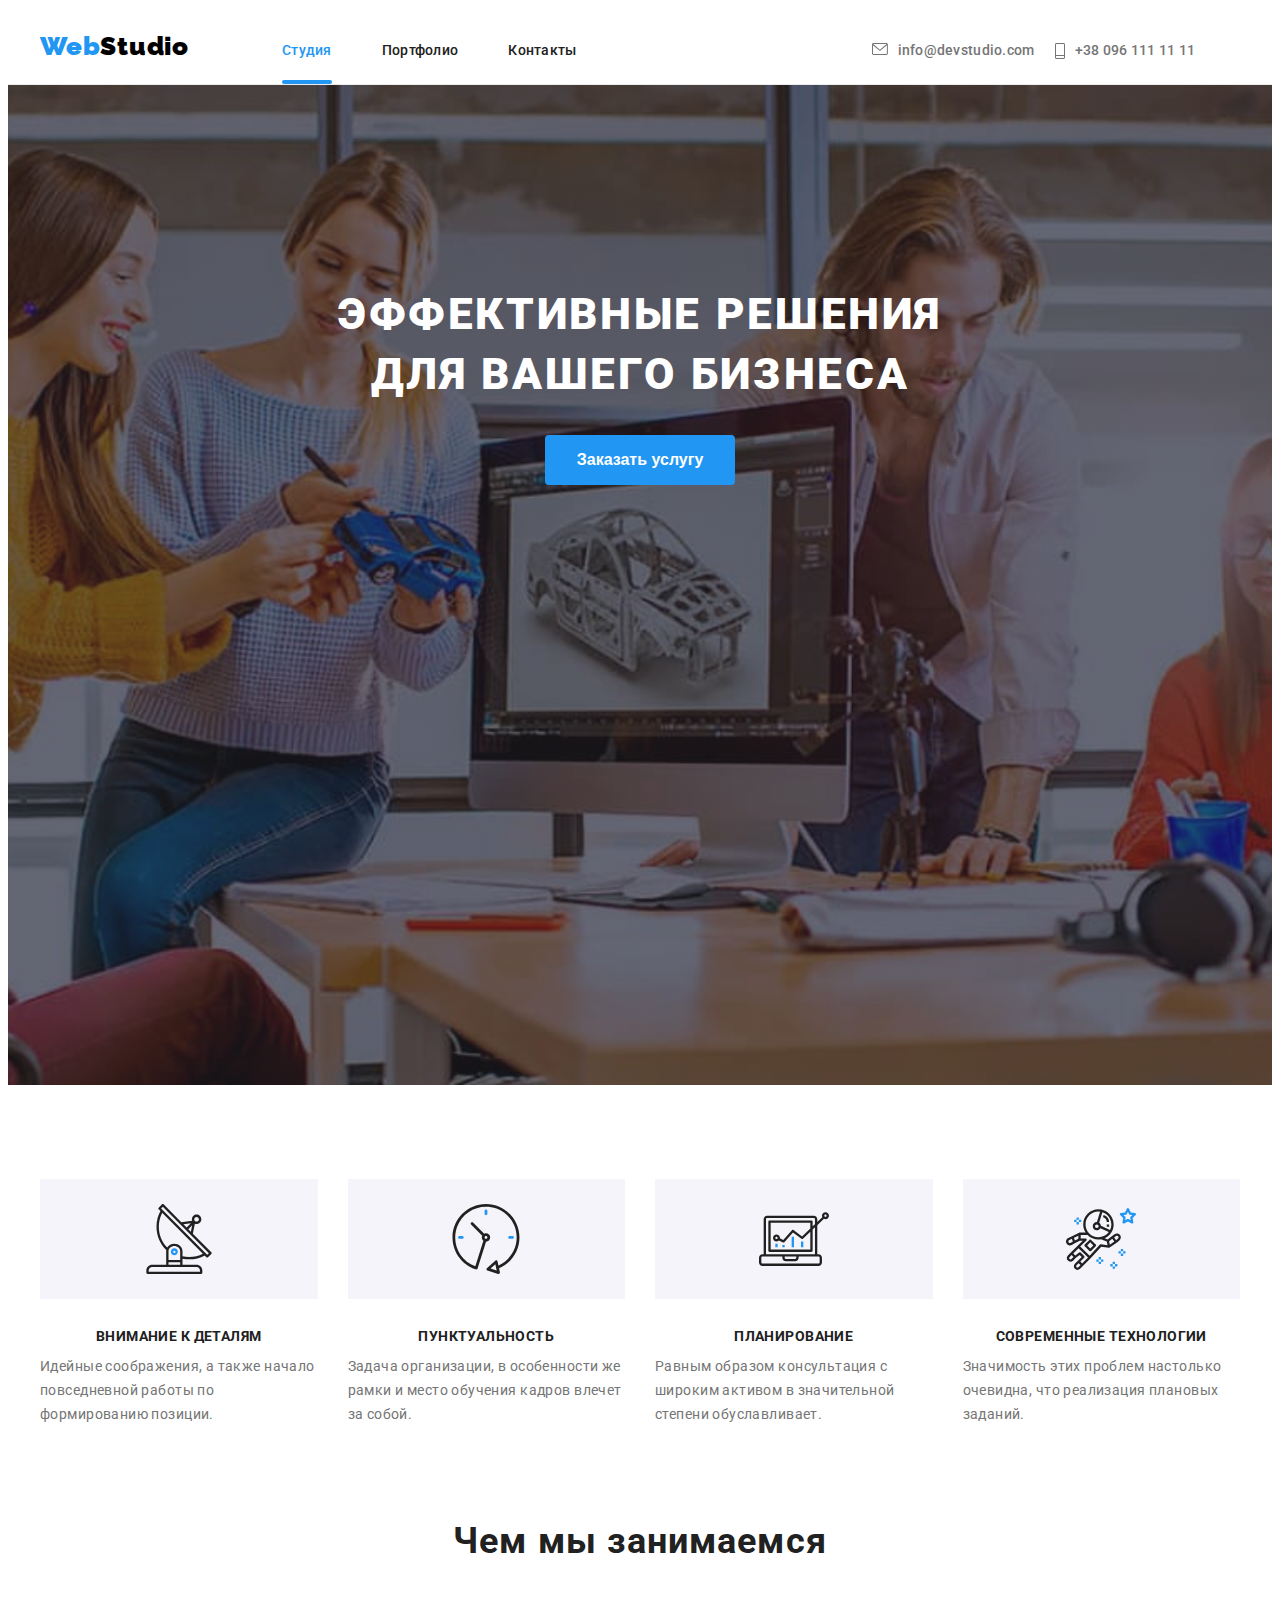
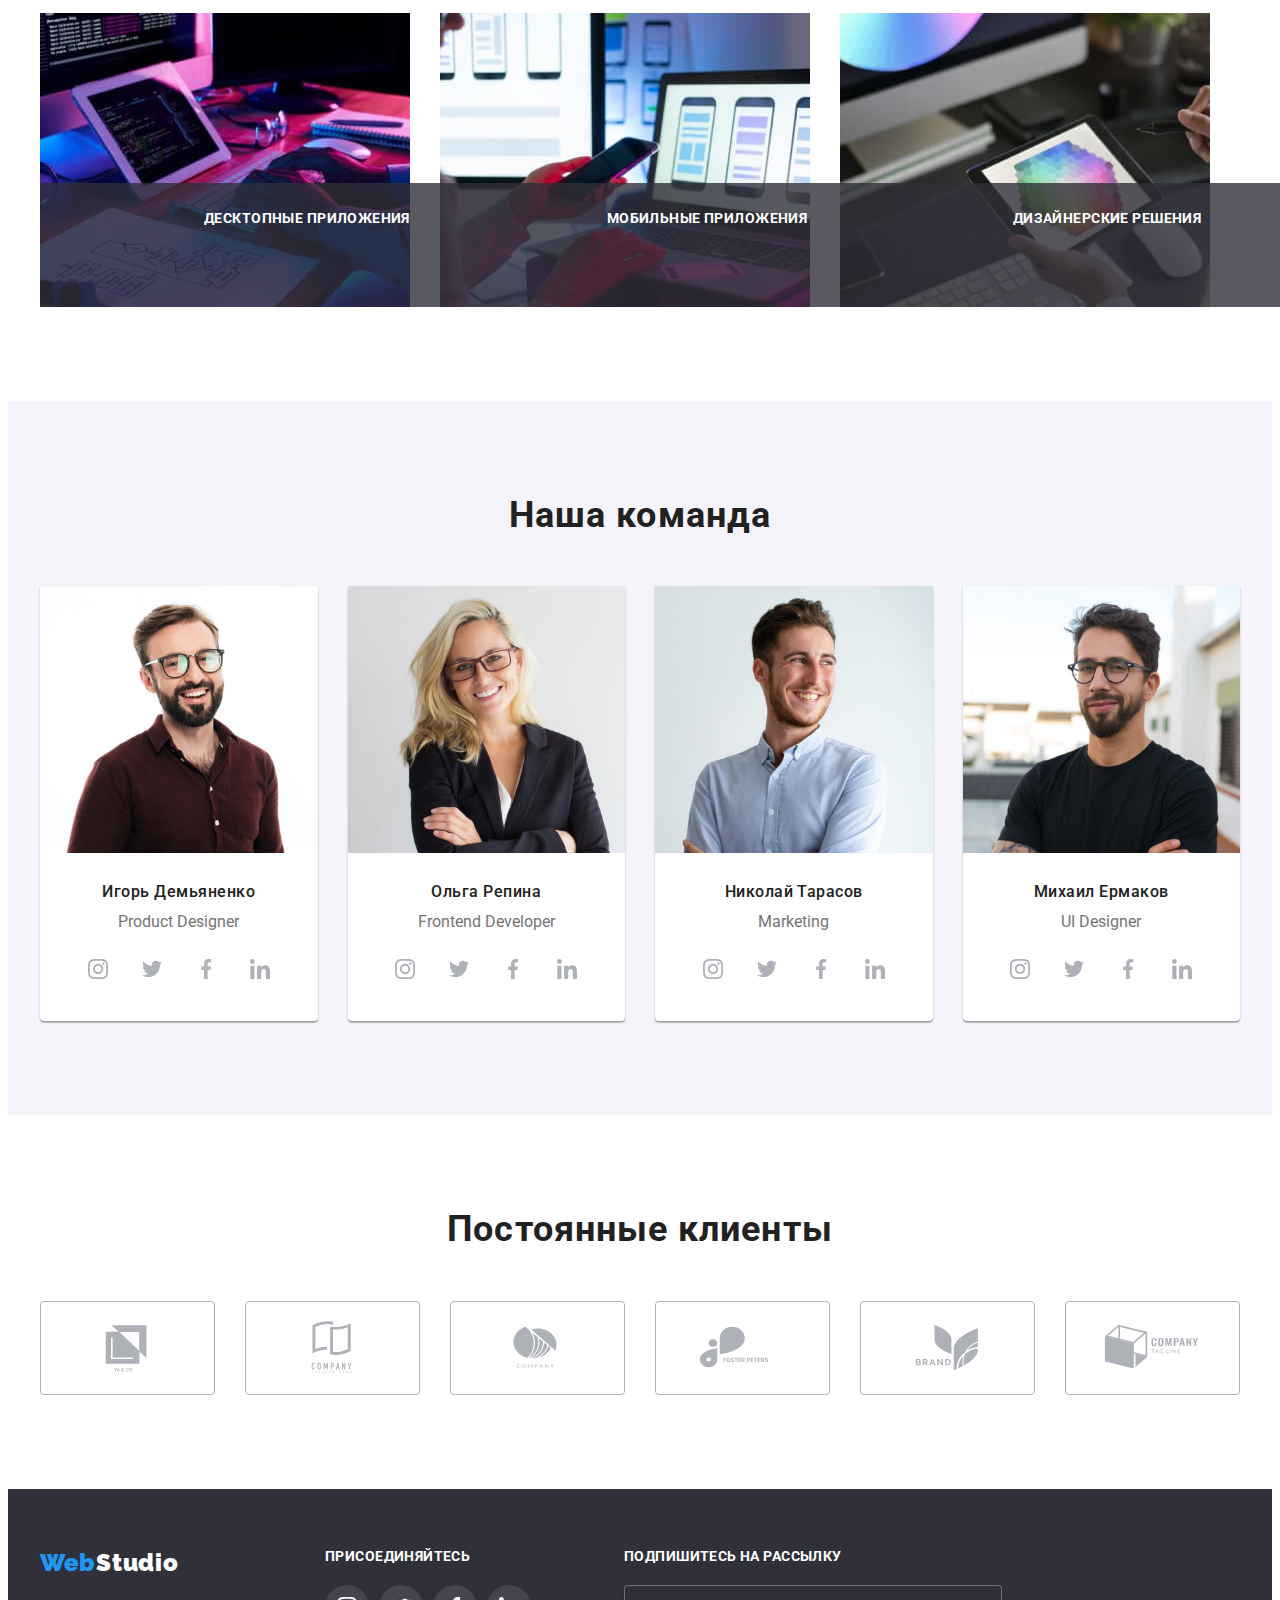
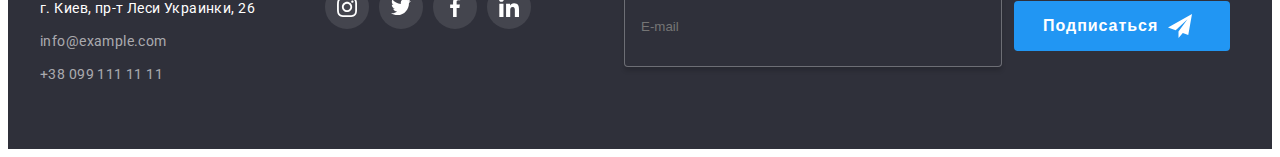
==== commit f85a45f8: "corrections portfolio" ====
--- a/index.html
+++ b/index.html
@@ -12,7 +12,7 @@
    <link rel="stylesheet" href="./css/main.min.css">
 </head>  
 <body>
-   <!-- <header class="page-header">
+   <header class="page-header">
       <div class="container page-header__container">
          <nav class="page-header__info-nav">
             <a class="logo link" href="./index.html"><b style="color:#2196F3">Web<span style="color:#000000;">Studio</span></b></a>
@@ -37,7 +37,7 @@
                </svg>+38 096 111 11 11</a>
          </div>
       </div>   
-   </header> -->
+   </header>
    <main>
       <section class="hero overlay">
          <div class="container">
--- a/css/main.min.css
+++ b/css/main.min.css
@@ -1,2 +1,2 @@
-:root{--primary-text-color: #212121;--special-color: #2196f3;--color-contact: #757575;--color-light: #ffffff;--color-of-details: #ececec;--color-background: #f5f4fa;--color-image: #2f303a;--color-footer-contact: rgba(255, 255, 255, 0.6);--color-border: #eeeeee;--color-footer-social: #44454e;--color-teachers-social: #afb1b8;--color-details-info: #e5e5e5}body{font-family:'Roboto', sans-serif;color:var(--primary-text-color)}.link{text-decoration:none;transition:color 250ms cubic-bezier(0.4, 0, 0.2, 1),background-color 250ms cubic-bezier(0.4, 0, 0.2, 1)}.vissually-hidden{position:absolute;white-space:nowrap;width:1px;height:1px;overflow:hidden;border:0;padding:0;clip:rect(0 0 0 0);clip-path:inset(50%);margin:-1px}.grey{color:var(--color-contact)}.white{color:var(--color-light)}p,h1,h2,h3,h4,h5,h6{margin:0}img{display:block;max-width:100%;height:auto}ul{list-style-type:none;margin:0;padding:0}.container{width:100%;padding-left:15px;padding-right:15px;margin-left:auto;margin-right:auto}@media screen and (min-width: 480px){.container{width:480px}}@media screen and (min-width: 768px){.container{width:768px}}@media screen and (min-width: 1200px){.container{width:1200px}}.backdrop{position:fixed;width:100vw;height:100vh;background-color:rgba(0,0,0,0.2);top:0}.modal{position:absolute;min-width:528px;min-height:581px;background-color:var(--color-light);box-shadow:0px 2px 1px rgba(0,0,0,0.2),1px 0px 1px rgba(0,0,0,0.14),3px 0px 1px rgba(0,0,0,0.12);border-radius:4px;top:50%;left:50%;transform:translate(-50%, -50%);padding:40px;text-align:center}.is-hidden{visibility:hidden;opacity:0;pointer-events:none}.modal-btn{display:flex;align-items:center;background-color:var(--color-light);border-color:rgba(0,0,0,0.1);border-radius:50px;width:30px;height:30px;position:absolute;right:8px;top:8px;padding:6px;transition:fill 250ms cubic-bezier(0.4, 0, 0.2, 1)}.modal-btn:hover{fill:var(--special-color)}.modal-title{font-weight:700;font-size:20px;line-height:1.15;letter-spacing:0.03em;text-align:center;color:var(--primary-text-color);margin-bottom:12px}.modal-label{display:block;margin-bottom:4px;font-size:12px;line-height:1.2;font-weight:400;letter-spacing:0.01em;color:var(--color-contact);text-align:start}.modal-input-icon{position:absolute;top:20%;left:15px;transition:fill 250ms cubic-bezier(0.4, 0, 0.2, 1)}.modal-input{width:100%;height:40px;background-color:transparent;border:1px solid rgba(33,33,33,0.2);border-radius:4px;padding-left:42px;outline:none;margin-bottom:10px;transition:border-color 250ms cubic-bezier(0.4, 0, 0.2, 1)}.modal-input:focus{border-color:var(--special-color)}.modal-input:focus+.modal-input-icon{fill:var(--special-color)}.modal-text{width:100%;height:120px;background-color:transparent;border:1px solid rgba(33,33,33,0.2);border-radius:5px;resize:none;padding:12px 16px;margin-bottom:20px}.input-wrap{display:block;position:relative}.check-text{font-size:14px;line-height:1.2;color:var(--color-contact);display:flex;position:relative}.check-link{color:var(--special-color);margin-left:5px}.check-text span{width:16px;height:15px;border:2px solid var(--primary-text-color);border-radius:2px;margin-right:9px;display:flex;align-items:center;justify-content:center;transition:background-color 250ms cubic-bezier(0.4, 0, 0.2, 1),border 250ms cubic-bezier(0.4, 0, 0.2, 1)}.input-check:checked+.check-text span{background-color:var(--special-color);border:none}.input-icon-check{fill:var(--color-light)}.form__btn-contact{color:var(--color-light);font-size:16px;line-height:1.87;font-weight:400;letter-spacing:0.06em;padding:10px 55px;border:none;border-radius:4px;background-color:var(--special-color);box-shadow:0px 4px 4px rgba(0,0,0,0.15);margin-top:30px}.title-all{font-family:Roboto;font-weight:700;font-size:28px;line-height:1.17;text-align:center;letter-spacing:0.03em;margin-bottom:30px}@media screen and (min-width: 1200px){.title-all{font-size:36px;line-height:1.16;margin-bottom:50px}}.page-header{display:flex;justify-content:space-evenly;border-bottom:solid 1px var(--color-of-details);padding-top:24px}.page-header__container{display:flex;align-items:baseline}.page-header__info-nav{display:flex;align-items:baseline}.logo{font-size:26px;font-family:'Raleway', sans-serif;letter-spacing:0.03em;font-weight:700;line-height:1.15}.menu__list{display:flex;align-items:center;margin-right:295px}.menu__list .list:first-child{margin-left:93px}.menu__list .list:not(:last-child){margin-right:50px}.menu__list .current::after{color:var(--special-color);content:'';height:4px;width:100%;background-color:var(--special-color);border-radius:2px;display:block;position:absolute;bottom:0}.menu__list .link{padding-bottom:25px}.menu__list .link:hover,.menu__list .link:focus{color:var(--special-color)}.menu__list-item{position:relative;padding-bottom:25px}.page-header__contact{display:flex;align-items:center}.page-header__contact .link:hover,.page-header__contact .link:focus{color:var(--special-color)}.menu__list-item-studio,.menu__list-item-portfolio,.menu__list-item-contact{color:var(--primary-text-color);font-weight:500;font-size:14px;line-height:1.14;letter-spacing:0.02em}.current{color:var(--special-color)}.page-header__contact-telephone{display:flex;align-items:flex-start}.page-header__contact-icon{fill:currentColor;margin-right:10px}.page-header__contact-email,.page-header__contact-telephone{font-weight:500;font-size:14px;line-height:1.14;letter-spacing:0.02em}.page-header__contact-email{margin-right:20px}.hero{background-color:var(--color-image);letter-spacing:0.06em;text-align:center;padding-top:118px;padding-bottom:118px}@media screen and (min-width: 1200px){.hero{padding-top:200px;padding-bottom:200px}}.overlay{background-image:linear-gradient(rgba(47,48,58,0.4), rgba(47,48,58,0.4)),url("../images/img-hero.jpg");background-repeat:no-repeat;background-position:center;background-size:cover;margin:0 auto;max-width:1600px;height:400px;width:100%}@media screen and (min-width: 1200px){.overlay{height:600px}}.hero__title{color:var(--color-light);font-size:26px;line-height:1.61;font-weight:900;letter-spacing:0.06em;width:360px;max-width:696px;margin-bottom:30px;margin-right:auto;margin-left:auto}@media screen and (min-width: 1200px){.hero__title{font-size:44px;line-height:1.36;width:696px}}.hero__btn{padding:10px 32px;background-color:var(--special-color);border-radius:4px;font-size:16px;font-weight:700;line-height:1.87;cursor:pointer;color:var(--color-light);border:none;transition:box-shadow 250ms cubic-bezier(0.4, 0, 0.2, 1)}.hero__btn:hover{box-shadow:0px 4px 4px rgba(0,0,0,0.15)}.main__portfolio{padding-top:60px;padding-bottom:60px}@media screen and (min-width: 1200px){.main__portfolio{padding-top:100px;padding-bottom:94px}}.main__portfolio-nav{display:flex;flex-wrap:wrap;justify-content:start;margin-bottom:-8px}@media screen and (min-width: 768px){.main__portfolio-nav{justify-content:center}}.main__portfolio-nav .main__portfolio-nav-item:not(:last-child){margin-right:8px}.main__portfolio-nav-item{margin-bottom:8px}.btn__nav{background:var(--color-background);border-radius:4px;border:none;font-weight:500;font-size:16px;line-height:1.62;letter-spacing:0.03em;cursor:pointer;padding:6px 22px;transition:background-color 250ms cubic-bezier(0.4, 0, 0.2, 1),color 250ms cubic-bezier(0.4, 0, 0.2, 1),border 250ms cubic-bezier(0.4, 0, 0.2, 1),box-shadow 250ms cubic-bezier(0.4, 0, 0.2, 1)}.btn__nav:hover,.btn__nav:focus{background-color:var(--special-color);border:none;color:var(--color-light);box-shadow:0px 3px 1px rgba(0,0,0,0.1),0px 1px 2px rgba(0,0,0,0.08),0px 2px 2px rgba(0,0,0,0.12)}.main__information-project-details{margin-bottom:-30px;margin-top:40px}.main__information-project-details img{width:100%}@media screen and (min-width: 768px){.main__information-project-details{display:flex;flex-wrap:wrap;margin-right:-30px}}@media screen and (min-width: 1200px){.main__information-project-details{margin-top:50px}}.main__information-project-item{margin-bottom:30px;background:var(--color-light);transition:box-shadow 250ms cubic-bezier(0.4, 0, 0.2, 1)}.main__information-project-item:hover{box-shadow:0px 3px 1px rgba(0,0,0,0.1),0px 1px 2px rgba(0,0,0,0.08),0px 2px 2px rgba(0,0,0,0.12)}.main__information-project-item:hover .main__information-project-item-text{transform:translateY(0%)}@media screen and (min-width: 768px){.main__information-project-item{width:calc(100% / 2 - 30px);margin-right:30px}}@media screen and (min-width: 1200px){.main__information-project-item{width:calc(100% / 3 - 30px);margin-right:30px}}.main__information-project-item-card{position:relative;overflow:hidden}.main__information-project-item-text{font-style:normal;font-size:18px;line-height:calc(28 / 18);letter-spacing:0.03em;color:var(--color-light);width:100%;height:100%;position:absolute;top:0;left:0;padding:63px 24px;background-color:rgba(33,150,243,0.9);transform:translateY(101%);transition:transform 250ms cubic-bezier(0.4, 0, 0.2, 1)}.main__information-project-item-border{border-left:1px solid var(--color-border);border-right:1px solid var(--color-border);border-bottom:1px solid var(--color-border);padding:20px 24px}.main__information-project-item-title{font-weight:700;font-size:18px;line-height:2;letter-spacing:0.06em;color:var(--primary-text-color)}.detail{font-size:16px;line-height:1.87;letter-spacing:0.03em;margin-top:4px}.skils.section{padding-top:60px;padding-bottom:60px}@media screen and (min-width: 1200px){.skils.section{padding-top:94px;padding-bottom:47px}}.skils__details-list{margin-bottom:-30px}@media screen and (min-width: 768px){.skils__details-list{display:flex;flex-wrap:wrap;margin-left:-30px}}.skils__details-item{margin-bottom:30px}@media screen and (min-width: 768px){.skils__details-item{width:calc(100% / 2 - 30px);margin-left:30px}}@media screen and (min-width: 1200px){.skils__details-item{width:calc(100% / 4 - 30px);margin-left:30px}}.skils__details-block{display:flex;justify-content:center;align-items:center;margin-bottom:30px;background-color:var(--color-background);padding-top:25px;padding-bottom:25px}.skils__details-title{font-weight:700;font-size:14px;line-height:1.14;letter-spacing:0.03em;text-align:center}.grey.text{font-family:Roboto;font-size:14px;line-height:1.71;letter-spacing:0.03em;margin-top:10px;display:block}.work-details.section{padding-top:47px;padding-bottom:94px}@media screen and (max-width: 1199px){.work-details.section{display:none}}.work-details__gallery-list{display:flex}.work-details__gallery-list .list:not(:last-child){margin-right:30px}.work-details__gallery-item-box{position:relative}.work-details__gallery-item-text{position:absolute;bottom:0;left:0;color:var(--color-light);background-color:rgba(47,48,58,0.8);width:100%;height:70px;font-weight:700;font-size:14px;line-height:calc(16 / 14);text-align:center;letter-spacing:0.03em;padding:27px 82px;text-transform:uppercase}@media screen and (min-width: 1200px){.work{font-size:36px;line-height:1.16;margin-bottom:50px}}.teachers{background-color:var(--color-background);padding-top:60px;padding-bottom:60px}@media screen and (min-width: 1200px){.teachers{padding-top:94px;padding-bottom:94px}}.teachers__list{margin-bottom:-30px}.teachers__list img{width:100%}@media screen and (min-width: 768px){.teachers__list{display:flex;flex-wrap:wrap;margin-left:-30px}}.teachers__list .teachers__socials-list{display:flex;justify-content:center;margin-top:16px}.teachers__item{background-color:var(--color-light);box-shadow:0px 1px 3px rgba(0,0,0,0.12),0px 1px 1px rgba(0,0,0,0.14),0px 2px 1px rgba(0,0,0,0.2);border-radius:0px 0px 4px 4px;margin-bottom:30px}@media screen and (min-width: 768px){.teachers__item{width:calc(100% / 2 - 30px);margin-left:30px}}@media screen and (min-width: 1200px){.teachers__item{width:calc(100% / 4 - 30px);margin-left:30px}}.teachers__item-names{padding-top:30px;padding-bottom:24px}@media screen and (min-width: 1200px){.teachers__item-names{padding-bottom:30px}}.teachers__item-names-title{font-weight:500;font-size:16px;line-height:1.18;text-align:center;letter-spacing:0.03em}.teachers__socials-item{width:44px;height:44px;margin-right:10px}.teachers__socials-item:last-child{margin-right:0}.teachers__socials-item .teachers__socials-link{width:100%;height:100%;border-radius:50%;display:flex;align-items:center;justify-content:center;color:var(--color-teachers-social)}.teachers__socials-item .teachers__socials-link:hover,.teachers__socials-item .teachers__socials-link:focus{background-color:var(--special-color);color:var(--color-light)}.teachers__socials-icon{fill:currentColor}.grey.workers{text-align:center;font-weight:400;margin-top:10px}.clients.section{padding-top:60px;padding-bottom:60px}@media screen and (min-width: 1200px){.clients.section{padding-top:94px;padding-bottom:94px}}.clients__socials-list{display:flex;flex-wrap:wrap;margin-left:-30px;margin-bottom:-30px}.clients__socials-item{width:100%;width:calc(100% / 2 - 30px);margin-left:30px;margin-bottom:30px;margin-bottom:30px}@media screen and (min-width: 768px){.clients__socials-item{width:calc(100% / 3 - 30px);margin-left:30px}}@media screen and (min-width: 1200px){.clients__socials-item{width:calc(100% / 6 - 30px);margin-left:30px}}.clients__socials-link{display:flex;justify-content:center;align-items:center;height:92px;border:solid 1px var(--color-teachers-social);border-radius:4px;fill:var(--color-teachers-social);transition:fill 250ms cubic-bezier(0.4, 0, 0.2, 1),border 250ms cubic-bezier(0.4, 0, 0.2, 1)}.clients__socials-link:hover,.clients__socials-link:focus{fill:var(--special-color);border:solid 1px var(--special-color)}.page-footer{background-color:var(--color-image);padding-top:60px;padding-bottom:60px}.page-footer__container{text-align:center}@media screen and (min-width: 1200px){.page-footer__container{display:flex;text-align:start}}@media screen and (min-width: 768px){.page-footer__version-tablet{display:flex;justify-content:center}}.page-footer__contact{margin-bottom:60px}@media screen and (min-width: 768px){.page-footer__contact{margin-right:165px}}@media screen and (min-width: 1200px){.page-footer__contact{margin-right:70px;text-align:start;margin-bottom:0px}}.page-footer__logo{font-family:Raleway;font-weight:700;font-size:24px;line-height:1.16;letter-spacing:0.03em;display:block}.page-footer__address{font-size:14px;font-weight:400;font-style:normal;line-height:1.71;letter-spacing:0.03em;margin-top:20px}.page-footer__contact-info{color:var(--color-footer-contact);font-size:14px;line-height:1.71;letter-spacing:0.03em;display:block}.page-footer__email{margin-top:8px;margin-bottom:8px}@media screen and (min-width: 1200px){.page-footer__email{margin-top:9px;margin-bottom:9px}}.page-footer__social-title{font-weight:700;font-size:14px;line-height:1.14;letter-spacing:0.03em;text-transform:uppercase}.page-footer__socials-list{display:flex;justify-content:center;margin-top:20px;margin-bottom:60px}.page-footer__socials-item{width:44px;height:44px;margin-right:10px}.page-footer__socials-item:last-child{margin-right:0}.page-footer__socials-link{width:100%;height:100%;border-radius:50%;background-color:var(--color-footer-social);display:flex;align-items:center;justify-content:center;color:#ffffff}.page-footer__socials-link:hover,.page-footer__socials-link:focus{background-color:var(--special-color)}.page-footer__socials-icon{width:20px;height:20px;fill:currentColor}@media screen and (min-width: 1200px){.page-footer__client{margin-left:93px}}.page-footer__title{font-weight:700;font-size:14px;line-height:1.14;letter-spacing:0.03em;text-transform:uppercase}.confirmation-email{display:flex;flex-direction:column;align-items:center}@media screen and (min-width: 1200px){.confirmation-email{flex-direction:row}}.footer-input{width:450px;height:50px;background-color:var(--color-image);border:1px solid rgba(255,255,255,0.3);border-radius:4px;box-shadow:0px 4px 4px rgba(0,0,0,0.15);color:var(--color-contact);padding-left:16px;padding-top:15px;padding-bottom:15px;margin-top:20px;margin-bottom:20px}@media screen and (max-width: 479px){.footer-input{width:100%;margin-right:12px}}@media screen and (min-width: 1200px){.footer-input{width:358px;margin-right:12px}}.page-footer__btn-email{color:var(--color-light);background-color:var(--special-color);border-radius:4px;border:none;padding:10px 62px 10px 29px;font-weight:700;font-size:16px;line-height:1.87;letter-spacing:0.06em;position:relative}.page-footer__btn-email span{margin-left:10px}.page-footer__icon{position:absolute;fill:var(--color-light);top:50%;transform:translateY(-50%)}
+:root{--primary-text-color: #212121;--special-color: #2196f3;--color-contact: #757575;--color-light: #ffffff;--color-of-details: #ececec;--color-background: #f5f4fa;--color-image: #2f303a;--color-footer-contact: rgba(255, 255, 255, 0.6);--color-border: #eeeeee;--color-footer-social: #44454e;--color-teachers-social: #afb1b8;--color-details-info: #e5e5e5}body{font-family:'Roboto', sans-serif;color:var(--primary-text-color)}.link{text-decoration:none;transition:color 250ms cubic-bezier(0.4, 0, 0.2, 1),background-color 250ms cubic-bezier(0.4, 0, 0.2, 1)}.vissually-hidden{position:absolute;white-space:nowrap;width:1px;height:1px;overflow:hidden;border:0;padding:0;clip:rect(0 0 0 0);clip-path:inset(50%);margin:-1px}.grey{color:var(--color-contact)}.white{color:var(--color-light)}p,h1,h2,h3,h4,h5,h6{margin:0}img{display:block;max-width:100%;height:auto}ul{list-style-type:none;margin:0;padding:0}.container{width:100%;padding-left:15px;padding-right:15px;margin-left:auto;margin-right:auto}@media screen and (min-width: 480px){.container{width:480px}}@media screen and (min-width: 768px){.container{width:768px}}@media screen and (min-width: 1200px){.container{width:1200px}}.backdrop{position:fixed;width:100vw;height:100vh;background-color:rgba(0,0,0,0.2);top:0}.modal{position:absolute;min-width:528px;min-height:581px;background-color:var(--color-light);box-shadow:0px 2px 1px rgba(0,0,0,0.2),1px 0px 1px rgba(0,0,0,0.14),3px 0px 1px rgba(0,0,0,0.12);border-radius:4px;top:50%;left:50%;transform:translate(-50%, -50%);padding:40px;text-align:center}.is-hidden{visibility:hidden;opacity:0;pointer-events:none}.modal-btn{display:flex;align-items:center;background-color:var(--color-light);border-color:rgba(0,0,0,0.1);border-radius:50px;width:30px;height:30px;position:absolute;right:8px;top:8px;padding:6px;transition:fill 250ms cubic-bezier(0.4, 0, 0.2, 1)}.modal-btn:hover{fill:var(--special-color)}.modal-title{font-weight:700;font-size:20px;line-height:1.15;letter-spacing:0.03em;text-align:center;color:var(--primary-text-color);margin-bottom:12px}.modal-label{display:block;margin-bottom:4px;font-size:12px;line-height:1.2;font-weight:400;letter-spacing:0.01em;color:var(--color-contact);text-align:start}.modal-input-icon{position:absolute;top:20%;left:15px;transition:fill 250ms cubic-bezier(0.4, 0, 0.2, 1)}.modal-input{width:100%;height:40px;background-color:transparent;border:1px solid rgba(33,33,33,0.2);border-radius:4px;padding-left:42px;outline:none;margin-bottom:10px;transition:border-color 250ms cubic-bezier(0.4, 0, 0.2, 1)}.modal-input:focus{border-color:var(--special-color)}.modal-input:focus+.modal-input-icon{fill:var(--special-color)}.modal-text{width:100%;height:120px;background-color:transparent;border:1px solid rgba(33,33,33,0.2);border-radius:5px;resize:none;padding:12px 16px;margin-bottom:20px}.input-wrap{display:block;position:relative}.check-text{font-size:14px;line-height:1.2;color:var(--color-contact);display:flex;position:relative}.check-link{color:var(--special-color);margin-left:5px}.check-text span{width:16px;height:15px;border:2px solid var(--primary-text-color);border-radius:2px;margin-right:9px;display:flex;align-items:center;justify-content:center;transition:background-color 250ms cubic-bezier(0.4, 0, 0.2, 1),border 250ms cubic-bezier(0.4, 0, 0.2, 1)}.input-check:checked+.check-text span{background-color:var(--special-color);border:none}.input-icon-check{fill:var(--color-light)}.form__btn-contact{color:var(--color-light);font-size:16px;line-height:1.87;font-weight:400;letter-spacing:0.06em;padding:10px 55px;border:none;border-radius:4px;background-color:var(--special-color);box-shadow:0px 4px 4px rgba(0,0,0,0.15);margin-top:30px}.title-all{font-family:Roboto;font-weight:700;font-size:28px;line-height:1.17;text-align:center;letter-spacing:0.03em;margin-bottom:30px}@media screen and (min-width: 1200px){.title-all{font-size:36px;line-height:1.16;margin-bottom:50px}}.page-header{display:flex;justify-content:space-evenly;border-bottom:solid 1px var(--color-of-details);padding-top:24px}.page-header__container{display:flex;align-items:baseline}.page-header__info-nav{display:flex;align-items:baseline}.logo{font-size:26px;font-family:'Raleway', sans-serif;letter-spacing:0.03em;font-weight:700;line-height:1.15}.menu__list{display:flex;align-items:center;margin-right:295px}.menu__list .list:first-child{margin-left:93px}.menu__list .list:not(:last-child){margin-right:50px}.menu__list .current::after{color:var(--special-color);content:'';height:4px;width:100%;background-color:var(--special-color);border-radius:2px;display:block;position:absolute;bottom:0}.menu__list .link{padding-bottom:25px}.menu__list .link:hover,.menu__list .link:focus{color:var(--special-color)}.menu__list-item{position:relative;padding-bottom:25px}.page-header__contact{display:flex;align-items:center}.page-header__contact .link:hover,.page-header__contact .link:focus{color:var(--special-color)}.menu__list-item-studio,.menu__list-item-portfolio,.menu__list-item-contact{color:var(--primary-text-color);font-weight:500;font-size:14px;line-height:1.14;letter-spacing:0.02em}.current{color:var(--special-color)}.page-header__contact-telephone{display:flex;align-items:flex-start}.page-header__contact-icon{fill:currentColor;margin-right:10px}.page-header__contact-email,.page-header__contact-telephone{font-weight:500;font-size:14px;line-height:1.14;letter-spacing:0.02em}.page-header__contact-email{margin-right:20px}.hero{background-color:var(--color-image);text-align:center;padding-top:118px;padding-bottom:118px}@media screen and (min-width: 1200px){.hero{padding-top:200px;padding-bottom:200px}}.overlay{background-image:linear-gradient(rgba(47,48,58,0.4), rgba(47,48,58,0.4)),url("../images/img-hero.jpg");background-repeat:no-repeat;background-position:center;background-size:cover;margin:0 auto;max-width:1600px;height:400px;width:100%}@media screen and (min-width: 1200px){.overlay{height:600px}}.hero__title{color:var(--color-light);font-size:26px;line-height:1.61;font-weight:900;letter-spacing:0.06em;width:360px;max-width:696px;margin-bottom:30px;margin-right:auto;margin-left:auto}@media screen and (min-width: 1200px){.hero__title{font-size:44px;line-height:1.36;width:696px}}.hero__btn{padding:10px 32px;background-color:var(--special-color);border-radius:4px;font-size:16px;font-weight:700;line-height:1.87;cursor:pointer;color:var(--color-light);border:none;transition:box-shadow 250ms cubic-bezier(0.4, 0, 0.2, 1)}.hero__btn:hover{box-shadow:0px 4px 4px rgba(0,0,0,0.15)}.main__portfolio{padding-top:60px;padding-bottom:60px}@media screen and (min-width: 1200px){.main__portfolio{padding-top:100px;padding-bottom:94px}}.main__portfolio-nav{display:flex;flex-wrap:wrap;justify-content:start;margin-bottom:-15px}@media screen and (min-width: 768px){.main__portfolio-nav{justify-content:center}}.main__portfolio-nav .main__portfolio-nav-item:not(:last-child){margin-right:8px}.main__portfolio-nav-item{margin-bottom:15px}.btn__nav{background:var(--color-background);border-radius:4px;border:none;font-weight:500;font-size:16px;line-height:1.62;letter-spacing:0.03em;cursor:pointer;padding:6px 22px;transition:background-color 250ms cubic-bezier(0.4, 0, 0.2, 1),color 250ms cubic-bezier(0.4, 0, 0.2, 1),border 250ms cubic-bezier(0.4, 0, 0.2, 1),box-shadow 250ms cubic-bezier(0.4, 0, 0.2, 1)}.btn__nav:hover,.btn__nav:focus{background-color:var(--special-color);border:none;color:var(--color-light);box-shadow:0px 3px 1px rgba(0,0,0,0.1),0px 1px 2px rgba(0,0,0,0.08),0px 2px 2px rgba(0,0,0,0.12)}.main__information-project-details{margin-bottom:-30px;margin-top:40px}.main__information-project-details img{width:100%}@media screen and (min-width: 768px){.main__information-project-details{display:flex;flex-wrap:wrap;margin-right:-30px}}@media screen and (min-width: 1200px){.main__information-project-details{margin-top:50px}}.main__information-project-item{margin-bottom:30px;background:var(--color-light);transition:box-shadow 250ms cubic-bezier(0.4, 0, 0.2, 1)}.main__information-project-item:hover{box-shadow:0px 3px 1px rgba(0,0,0,0.1),0px 1px 2px rgba(0,0,0,0.08),0px 2px 2px rgba(0,0,0,0.12)}.main__information-project-item:hover .main__information-project-item-text{transform:translateY(0%)}@media screen and (min-width: 768px){.main__information-project-item{width:calc(100% / 2 - 30px);margin-right:30px}}@media screen and (min-width: 1200px){.main__information-project-item{width:calc(100% / 3 - 30px);margin-right:30px}}.main__information-project-item-card{position:relative;overflow:hidden}.main__information-project-item-text{font-style:normal;font-size:18px;line-height:calc(28 / 18);letter-spacing:0.03em;color:var(--color-light);width:100%;height:100%;position:absolute;top:0;left:0;padding:63px 24px;background-color:rgba(33,150,243,0.9);transform:translateY(101%);transition:transform 250ms cubic-bezier(0.4, 0, 0.2, 1)}.main__information-project-item-border{border-left:1px solid var(--color-border);border-right:1px solid var(--color-border);border-bottom:1px solid var(--color-border);padding:20px 24px}.main__information-project-item-title{font-weight:700;font-size:18px;line-height:2;letter-spacing:0.06em;color:var(--primary-text-color)}.detail{font-size:16px;line-height:1.87;letter-spacing:0.03em;margin-top:4px}.skils.section{padding-top:60px;padding-bottom:60px}@media screen and (min-width: 1200px){.skils.section{padding-top:94px;padding-bottom:47px}}.skils__details-list{margin-bottom:-30px}@media screen and (min-width: 768px){.skils__details-list{display:flex;flex-wrap:wrap;margin-left:-30px}}.skils__details-item{margin-bottom:30px}@media screen and (min-width: 768px){.skils__details-item{width:calc(100% / 2 - 30px);margin-left:30px}}@media screen and (min-width: 1200px){.skils__details-item{width:calc(100% / 4 - 30px);margin-left:30px}}.skils__details-block{display:flex;justify-content:center;align-items:center;margin-bottom:30px;background-color:var(--color-background);padding-top:25px;padding-bottom:25px}.skils__details-title{font-weight:700;font-size:14px;line-height:1.14;letter-spacing:0.03em;text-align:center}.grey.text{font-family:Roboto;font-size:14px;line-height:1.71;letter-spacing:0.03em;margin-top:10px;display:block}.work-details.section{padding-top:47px;padding-bottom:94px}@media screen and (max-width: 1199px){.work-details.section{display:none}}.work-details__gallery-list{display:flex}.work-details__gallery-list .list:not(:last-child){margin-right:30px}.work-details__gallery-item-box{position:relative}.work-details__gallery-item-text{position:absolute;bottom:0;left:0;color:var(--color-light);background-color:rgba(47,48,58,0.8);width:100%;height:70px;font-weight:700;font-size:14px;line-height:calc(16 / 14);text-align:center;letter-spacing:0.03em;padding:27px 82px;text-transform:uppercase}@media screen and (min-width: 1200px){.work{font-size:36px;line-height:1.16;margin-bottom:50px}}.teachers{background-color:var(--color-background);padding-top:60px;padding-bottom:60px}@media screen and (min-width: 1200px){.teachers{padding-top:94px;padding-bottom:94px}}.teachers__list{margin-bottom:-30px}.teachers__list img{width:100%}@media screen and (min-width: 768px){.teachers__list{display:flex;flex-wrap:wrap;margin-left:-30px}}.teachers__list .teachers__socials-list{display:flex;justify-content:center;margin-top:16px}.teachers__item{background-color:var(--color-light);box-shadow:0px 1px 3px rgba(0,0,0,0.12),0px 1px 1px rgba(0,0,0,0.14),0px 2px 1px rgba(0,0,0,0.2);border-radius:0px 0px 4px 4px;margin-bottom:30px}@media screen and (min-width: 768px){.teachers__item{width:calc(100% / 2 - 30px);margin-left:30px}}@media screen and (min-width: 1200px){.teachers__item{width:calc(100% / 4 - 30px);margin-left:30px}}.teachers__item-names{padding-top:30px;padding-bottom:24px}@media screen and (min-width: 1200px){.teachers__item-names{padding-bottom:30px}}.teachers__item-names-title{font-weight:500;font-size:16px;line-height:1.18;text-align:center;letter-spacing:0.03em}.teachers__socials-item{width:44px;height:44px;margin-right:10px}.teachers__socials-item:last-child{margin-right:0}.teachers__socials-item .teachers__socials-link{width:100%;height:100%;border-radius:50%;display:flex;align-items:center;justify-content:center;color:var(--color-teachers-social)}.teachers__socials-item .teachers__socials-link:hover,.teachers__socials-item .teachers__socials-link:focus{background-color:var(--special-color);color:var(--color-light)}.teachers__socials-icon{fill:currentColor}.grey.workers{text-align:center;font-weight:400;margin-top:10px}.clients.section{padding-top:60px;padding-bottom:60px}@media screen and (min-width: 1200px){.clients.section{padding-top:94px;padding-bottom:94px}}.clients__socials-list{display:flex;flex-wrap:wrap;margin-left:-30px;margin-bottom:-30px}.clients__socials-item{width:100%;width:calc(100% / 2 - 30px);margin-left:30px;margin-bottom:30px;margin-bottom:30px}@media screen and (min-width: 768px){.clients__socials-item{width:calc(100% / 3 - 30px);margin-left:30px}}@media screen and (min-width: 1200px){.clients__socials-item{width:calc(100% / 6 - 30px);margin-left:30px}}.clients__socials-link{display:flex;justify-content:center;align-items:center;height:92px;border:solid 1px var(--color-teachers-social);border-radius:4px;fill:var(--color-teachers-social);transition:fill 250ms cubic-bezier(0.4, 0, 0.2, 1),border 250ms cubic-bezier(0.4, 0, 0.2, 1)}.clients__socials-link:hover,.clients__socials-link:focus{fill:var(--special-color);border:solid 1px var(--special-color)}.page-footer{background-color:var(--color-image);padding-top:60px;padding-bottom:60px}.page-footer__container{text-align:center}@media screen and (min-width: 1200px){.page-footer__container{display:flex;text-align:start}}@media screen and (min-width: 768px){.page-footer__version-tablet{display:flex;justify-content:center}}.page-footer__contact{margin-bottom:60px}@media screen and (min-width: 768px){.page-footer__contact{margin-right:165px}}@media screen and (min-width: 1200px){.page-footer__contact{margin-right:70px;text-align:start;margin-bottom:0px}}.page-footer__logo{font-family:Raleway;font-weight:700;font-size:24px;line-height:1.16;letter-spacing:0.03em;display:block}.page-footer__address{font-size:14px;font-weight:400;font-style:normal;line-height:1.71;letter-spacing:0.03em;margin-top:20px}.page-footer__contact-info{color:var(--color-footer-contact);font-size:14px;line-height:1.71;letter-spacing:0.03em;display:block}.page-footer__email{margin-top:8px;margin-bottom:8px}@media screen and (min-width: 1200px){.page-footer__email{margin-top:9px;margin-bottom:9px}}.page-footer__social-title{font-weight:700;font-size:14px;line-height:1.14;letter-spacing:0.03em;text-transform:uppercase}.page-footer__socials-list{display:flex;justify-content:center;margin-top:20px;margin-bottom:60px}.page-footer__socials-item{width:44px;height:44px;margin-right:10px}.page-footer__socials-item:last-child{margin-right:0}.page-footer__socials-link{width:100%;height:100%;border-radius:50%;background-color:var(--color-footer-social);display:flex;align-items:center;justify-content:center;color:#ffffff}.page-footer__socials-link:hover,.page-footer__socials-link:focus{background-color:var(--special-color)}.page-footer__socials-icon{width:20px;height:20px;fill:currentColor}@media screen and (min-width: 1200px){.page-footer__client{margin-left:93px}}.page-footer__title{font-weight:700;font-size:14px;line-height:1.14;letter-spacing:0.03em;text-transform:uppercase}.confirmation-email{display:flex;flex-direction:column;align-items:center}@media screen and (min-width: 1200px){.confirmation-email{flex-direction:row}}.footer-input{width:450px;height:50px;background-color:var(--color-image);border:1px solid rgba(255,255,255,0.3);border-radius:4px;box-shadow:0px 4px 4px rgba(0,0,0,0.15);color:var(--color-contact);padding-left:16px;padding-top:15px;padding-bottom:15px;margin-top:20px;margin-bottom:20px}@media screen and (max-width: 479px){.footer-input{width:100%;margin-right:12px}}@media screen and (min-width: 1200px){.footer-input{width:358px;margin-right:12px}}.page-footer__btn-email{color:var(--color-light);background-color:var(--special-color);border-radius:4px;border:none;padding:10px 62px 10px 29px;font-weight:700;font-size:16px;line-height:1.87;letter-spacing:0.06em;position:relative}.page-footer__btn-email span{margin-left:10px}.page-footer__icon{position:absolute;fill:var(--color-light);top:50%;transform:translateY(-50%)}
 /*# sourceMappingURL=main.min.css.map */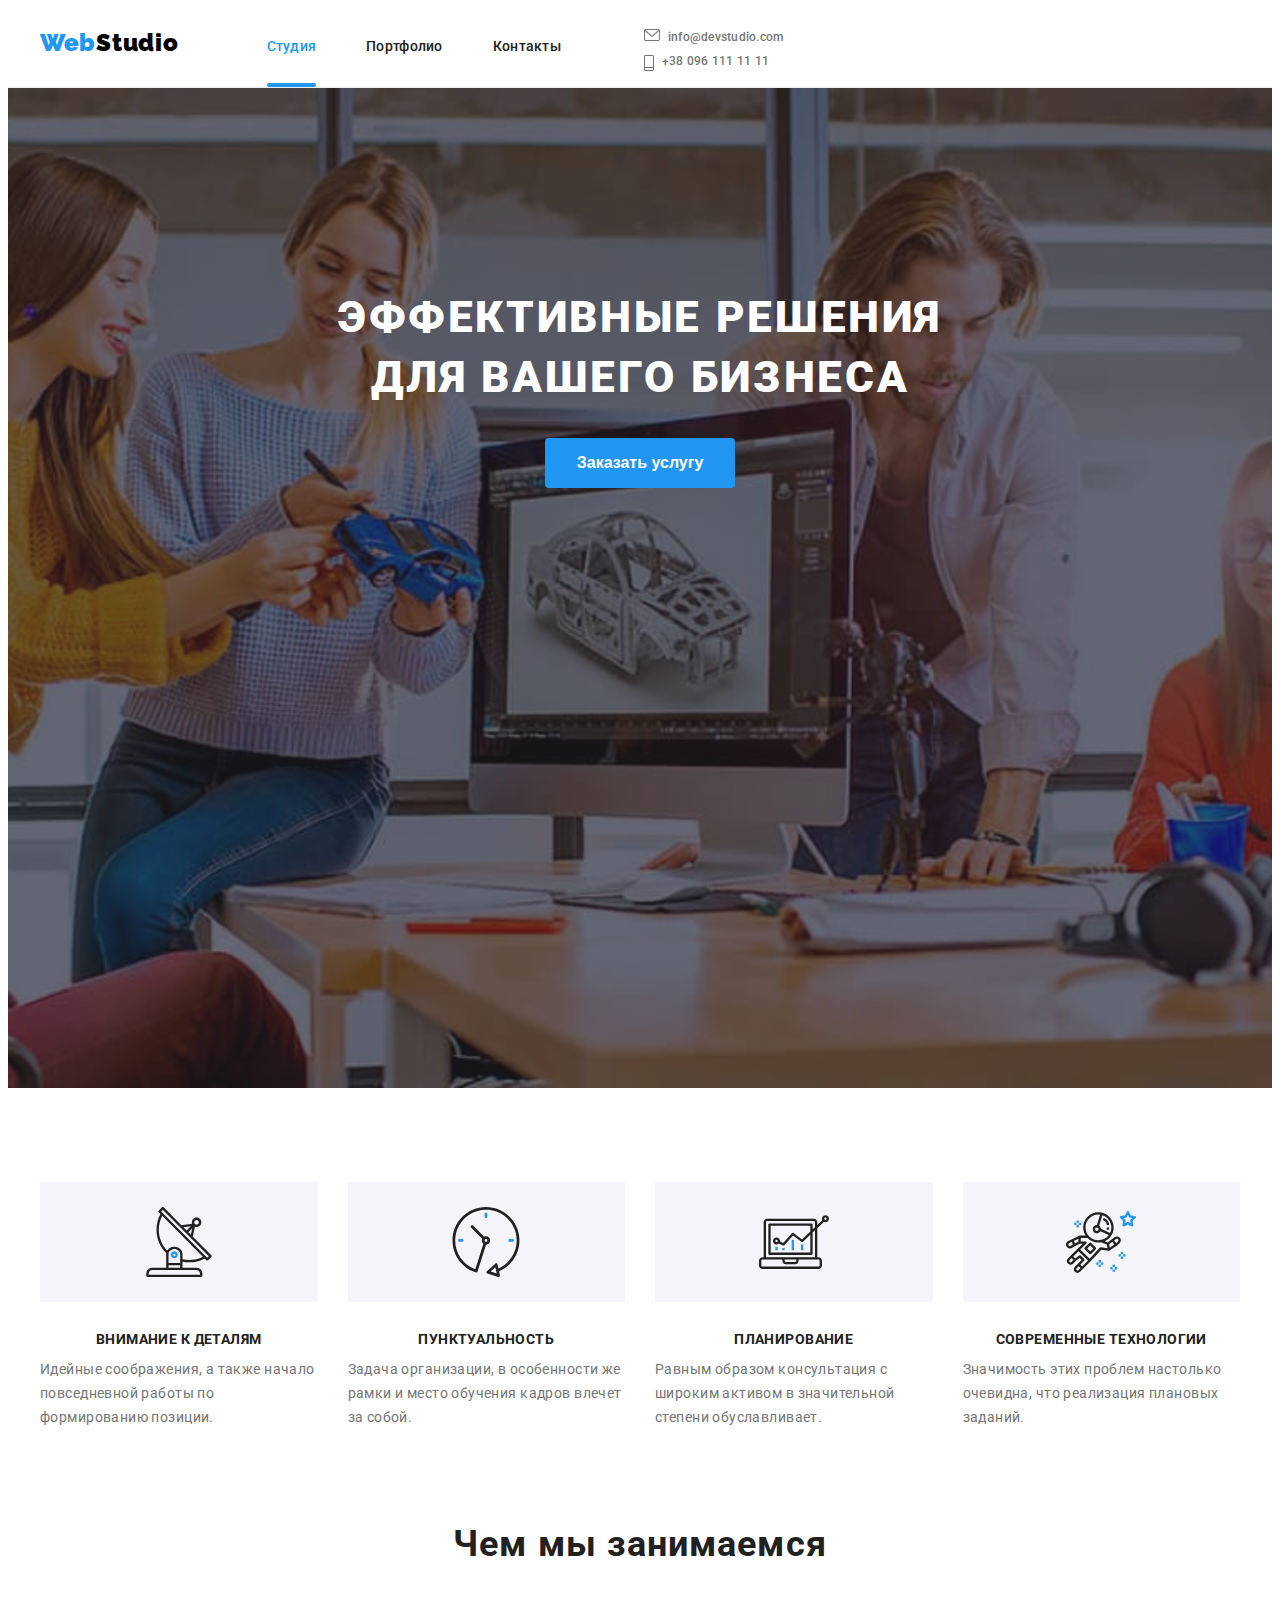
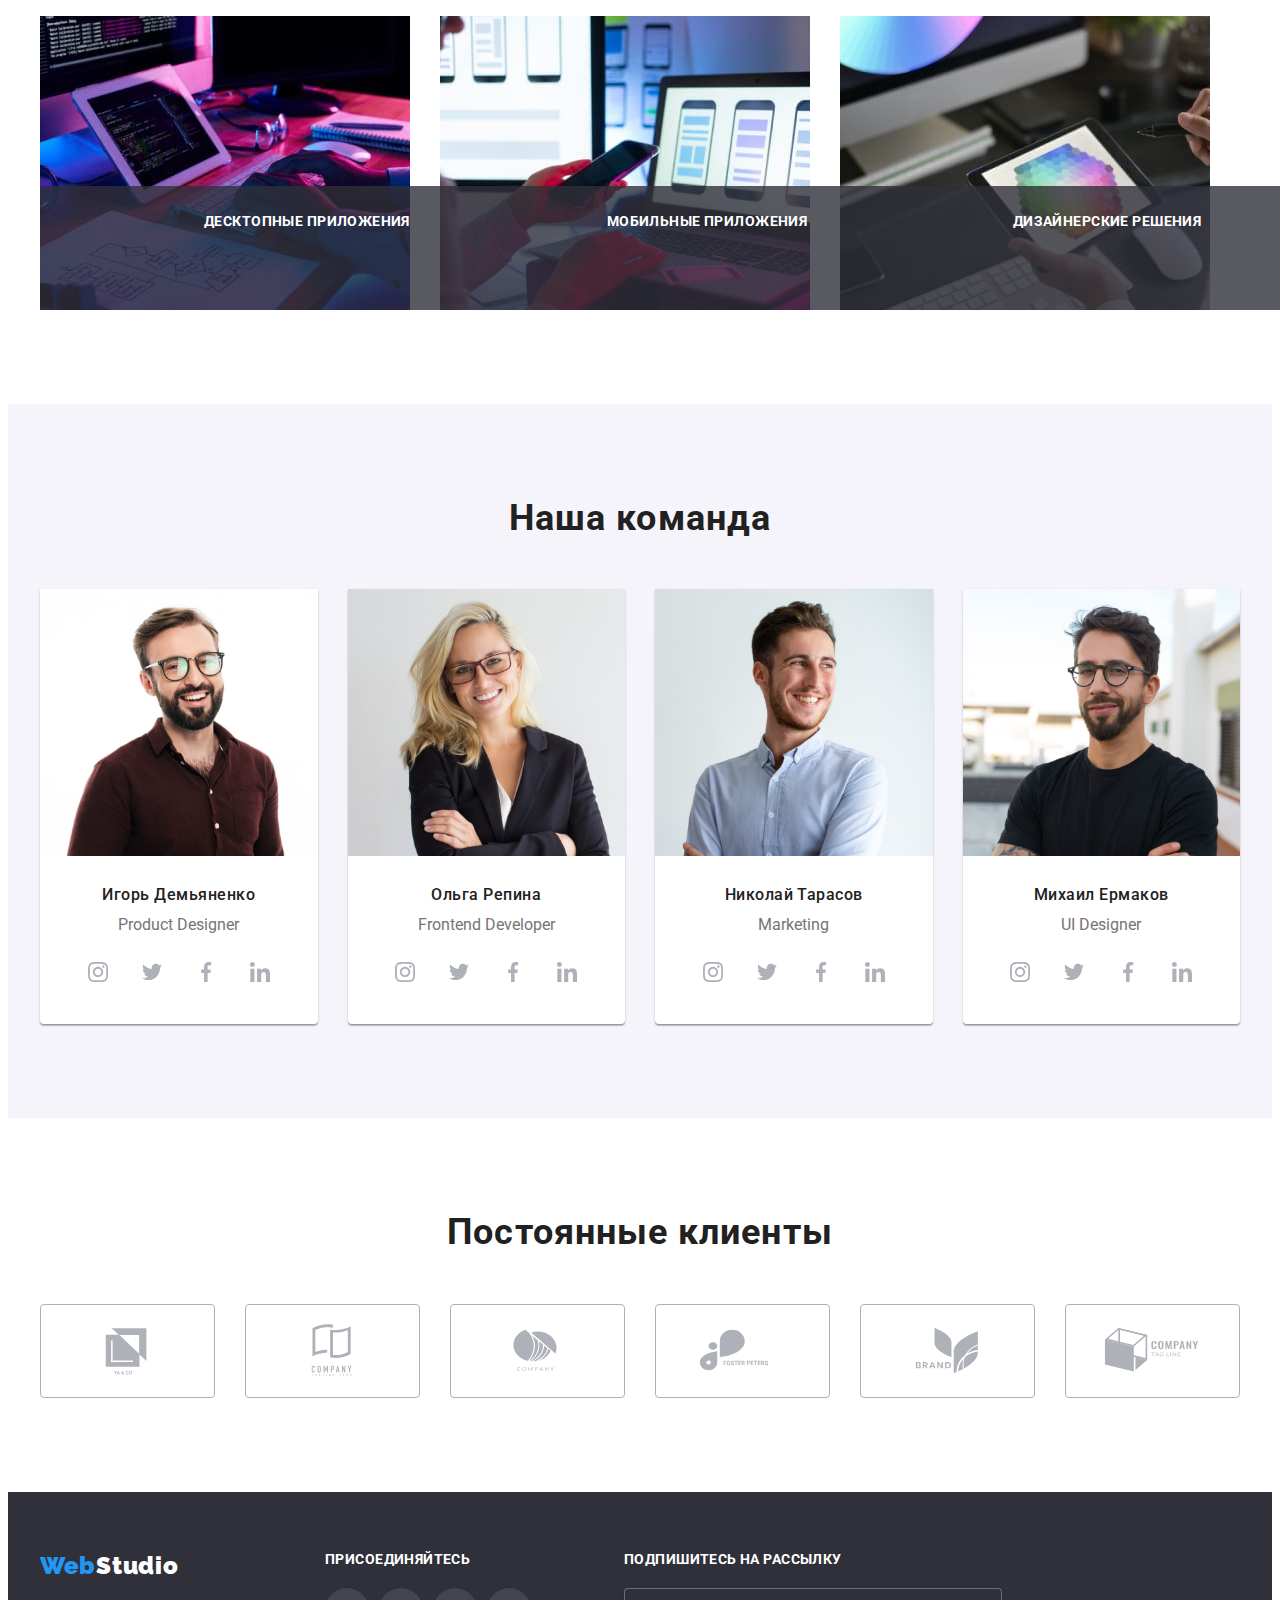
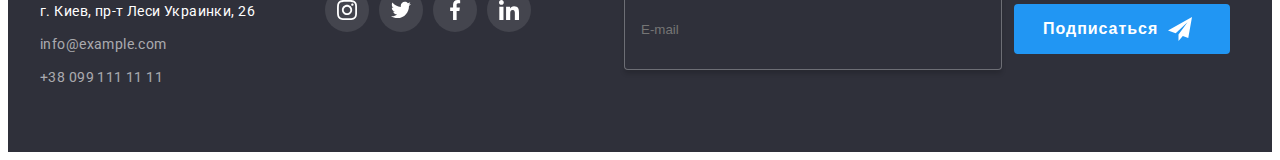
==== commit 970d0df7: "header tablet only" ====
--- a/index.html
+++ b/index.html
@@ -4,7 +4,7 @@
    <meta charset="UTF-8">
    <meta http-equiv="X-UA-Compatible" content="IE=edge">
    <meta name="viewport" content="width=device-width, initial-scale=1.0">
-   <title>Home Work 6</title>
+   <title>Home Work 8</title>
    <link rel="preconnect" href="https://fonts.googleapis.com">
    <link rel="preconnect" href="https://fonts.gstatic.com" crossorigin>
    <link href="https://fonts.googleapis.com/css2?family=Raleway:wght@700&family=Roboto:wght@400;500;700;900&display=swap" rel="stylesheet">
--- a/css/main.min.css
+++ b/css/main.min.css
@@ -1,2 +1,2 @@
-:root{--primary-text-color: #212121;--special-color: #2196f3;--color-contact: #757575;--color-light: #ffffff;--color-of-details: #ececec;--color-background: #f5f4fa;--color-image: #2f303a;--color-footer-contact: rgba(255, 255, 255, 0.6);--color-border: #eeeeee;--color-footer-social: #44454e;--color-teachers-social: #afb1b8;--color-details-info: #e5e5e5}body{font-family:'Roboto', sans-serif;color:var(--primary-text-color)}.link{text-decoration:none;transition:color 250ms cubic-bezier(0.4, 0, 0.2, 1),background-color 250ms cubic-bezier(0.4, 0, 0.2, 1)}.vissually-hidden{position:absolute;white-space:nowrap;width:1px;height:1px;overflow:hidden;border:0;padding:0;clip:rect(0 0 0 0);clip-path:inset(50%);margin:-1px}.grey{color:var(--color-contact)}.white{color:var(--color-light)}p,h1,h2,h3,h4,h5,h6{margin:0}img{display:block;max-width:100%;height:auto}ul{list-style-type:none;margin:0;padding:0}.container{width:100%;padding-left:15px;padding-right:15px;margin-left:auto;margin-right:auto}@media screen and (min-width: 480px){.container{width:480px}}@media screen and (min-width: 768px){.container{width:768px}}@media screen and (min-width: 1200px){.container{width:1200px}}.backdrop{position:fixed;width:100vw;height:100vh;background-color:rgba(0,0,0,0.2);top:0}.modal{position:absolute;min-width:528px;min-height:581px;background-color:var(--color-light);box-shadow:0px 2px 1px rgba(0,0,0,0.2),1px 0px 1px rgba(0,0,0,0.14),3px 0px 1px rgba(0,0,0,0.12);border-radius:4px;top:50%;left:50%;transform:translate(-50%, -50%);padding:40px;text-align:center}.is-hidden{visibility:hidden;opacity:0;pointer-events:none}.modal-btn{display:flex;align-items:center;background-color:var(--color-light);border-color:rgba(0,0,0,0.1);border-radius:50px;width:30px;height:30px;position:absolute;right:8px;top:8px;padding:6px;transition:fill 250ms cubic-bezier(0.4, 0, 0.2, 1)}.modal-btn:hover{fill:var(--special-color)}.modal-title{font-weight:700;font-size:20px;line-height:1.15;letter-spacing:0.03em;text-align:center;color:var(--primary-text-color);margin-bottom:12px}.modal-label{display:block;margin-bottom:4px;font-size:12px;line-height:1.2;font-weight:400;letter-spacing:0.01em;color:var(--color-contact);text-align:start}.modal-input-icon{position:absolute;top:20%;left:15px;transition:fill 250ms cubic-bezier(0.4, 0, 0.2, 1)}.modal-input{width:100%;height:40px;background-color:transparent;border:1px solid rgba(33,33,33,0.2);border-radius:4px;padding-left:42px;outline:none;margin-bottom:10px;transition:border-color 250ms cubic-bezier(0.4, 0, 0.2, 1)}.modal-input:focus{border-color:var(--special-color)}.modal-input:focus+.modal-input-icon{fill:var(--special-color)}.modal-text{width:100%;height:120px;background-color:transparent;border:1px solid rgba(33,33,33,0.2);border-radius:5px;resize:none;padding:12px 16px;margin-bottom:20px}.input-wrap{display:block;position:relative}.check-text{font-size:14px;line-height:1.2;color:var(--color-contact);display:flex;position:relative}.check-link{color:var(--special-color);margin-left:5px}.check-text span{width:16px;height:15px;border:2px solid var(--primary-text-color);border-radius:2px;margin-right:9px;display:flex;align-items:center;justify-content:center;transition:background-color 250ms cubic-bezier(0.4, 0, 0.2, 1),border 250ms cubic-bezier(0.4, 0, 0.2, 1)}.input-check:checked+.check-text span{background-color:var(--special-color);border:none}.input-icon-check{fill:var(--color-light)}.form__btn-contact{color:var(--color-light);font-size:16px;line-height:1.87;font-weight:400;letter-spacing:0.06em;padding:10px 55px;border:none;border-radius:4px;background-color:var(--special-color);box-shadow:0px 4px 4px rgba(0,0,0,0.15);margin-top:30px}.title-all{font-family:Roboto;font-weight:700;font-size:28px;line-height:1.17;text-align:center;letter-spacing:0.03em;margin-bottom:30px}@media screen and (min-width: 1200px){.title-all{font-size:36px;line-height:1.16;margin-bottom:50px}}.page-header{display:flex;justify-content:space-evenly;border-bottom:solid 1px var(--color-of-details);padding-top:24px}.page-header__container{display:flex;align-items:baseline}.page-header__info-nav{display:flex;align-items:baseline}.logo{font-size:26px;font-family:'Raleway', sans-serif;letter-spacing:0.03em;font-weight:700;line-height:1.15}.menu__list{display:flex;align-items:center;margin-right:295px}.menu__list .list:first-child{margin-left:93px}.menu__list .list:not(:last-child){margin-right:50px}.menu__list .current::after{color:var(--special-color);content:'';height:4px;width:100%;background-color:var(--special-color);border-radius:2px;display:block;position:absolute;bottom:0}.menu__list .link{padding-bottom:25px}.menu__list .link:hover,.menu__list .link:focus{color:var(--special-color)}.menu__list-item{position:relative;padding-bottom:25px}.page-header__contact{display:flex;align-items:center}.page-header__contact .link:hover,.page-header__contact .link:focus{color:var(--special-color)}.menu__list-item-studio,.menu__list-item-portfolio,.menu__list-item-contact{color:var(--primary-text-color);font-weight:500;font-size:14px;line-height:1.14;letter-spacing:0.02em}.current{color:var(--special-color)}.page-header__contact-telephone{display:flex;align-items:flex-start}.page-header__contact-icon{fill:currentColor;margin-right:10px}.page-header__contact-email,.page-header__contact-telephone{font-weight:500;font-size:14px;line-height:1.14;letter-spacing:0.02em}.page-header__contact-email{margin-right:20px}.hero{background-color:var(--color-image);text-align:center;padding-top:118px;padding-bottom:118px}@media screen and (min-width: 1200px){.hero{padding-top:200px;padding-bottom:200px}}.overlay{background-image:linear-gradient(rgba(47,48,58,0.4), rgba(47,48,58,0.4)),url("../images/img-hero.jpg");background-repeat:no-repeat;background-position:center;background-size:cover;margin:0 auto;max-width:1600px;height:400px;width:100%}@media screen and (min-width: 1200px){.overlay{height:600px}}.hero__title{color:var(--color-light);font-size:26px;line-height:1.61;font-weight:900;letter-spacing:0.06em;width:360px;max-width:696px;margin-bottom:30px;margin-right:auto;margin-left:auto}@media screen and (min-width: 1200px){.hero__title{font-size:44px;line-height:1.36;width:696px}}.hero__btn{padding:10px 32px;background-color:var(--special-color);border-radius:4px;font-size:16px;font-weight:700;line-height:1.87;cursor:pointer;color:var(--color-light);border:none;transition:box-shadow 250ms cubic-bezier(0.4, 0, 0.2, 1)}.hero__btn:hover{box-shadow:0px 4px 4px rgba(0,0,0,0.15)}.main__portfolio{padding-top:60px;padding-bottom:60px}@media screen and (min-width: 1200px){.main__portfolio{padding-top:100px;padding-bottom:94px}}.main__portfolio-nav{display:flex;flex-wrap:wrap;justify-content:start;margin-bottom:-15px}@media screen and (min-width: 768px){.main__portfolio-nav{justify-content:center}}.main__portfolio-nav .main__portfolio-nav-item:not(:last-child){margin-right:8px}.main__portfolio-nav-item{margin-bottom:15px}.btn__nav{background:var(--color-background);border-radius:4px;border:none;font-weight:500;font-size:16px;line-height:1.62;letter-spacing:0.03em;cursor:pointer;padding:6px 22px;transition:background-color 250ms cubic-bezier(0.4, 0, 0.2, 1),color 250ms cubic-bezier(0.4, 0, 0.2, 1),border 250ms cubic-bezier(0.4, 0, 0.2, 1),box-shadow 250ms cubic-bezier(0.4, 0, 0.2, 1)}.btn__nav:hover,.btn__nav:focus{background-color:var(--special-color);border:none;color:var(--color-light);box-shadow:0px 3px 1px rgba(0,0,0,0.1),0px 1px 2px rgba(0,0,0,0.08),0px 2px 2px rgba(0,0,0,0.12)}.main__information-project-details{margin-bottom:-30px;margin-top:40px}.main__information-project-details img{width:100%}@media screen and (min-width: 768px){.main__information-project-details{display:flex;flex-wrap:wrap;margin-right:-30px}}@media screen and (min-width: 1200px){.main__information-project-details{margin-top:50px}}.main__information-project-item{margin-bottom:30px;background:var(--color-light);transition:box-shadow 250ms cubic-bezier(0.4, 0, 0.2, 1)}.main__information-project-item:hover{box-shadow:0px 3px 1px rgba(0,0,0,0.1),0px 1px 2px rgba(0,0,0,0.08),0px 2px 2px rgba(0,0,0,0.12)}.main__information-project-item:hover .main__information-project-item-text{transform:translateY(0%)}@media screen and (min-width: 768px){.main__information-project-item{width:calc(100% / 2 - 30px);margin-right:30px}}@media screen and (min-width: 1200px){.main__information-project-item{width:calc(100% / 3 - 30px);margin-right:30px}}.main__information-project-item-card{position:relative;overflow:hidden}.main__information-project-item-text{font-style:normal;font-size:18px;line-height:calc(28 / 18);letter-spacing:0.03em;color:var(--color-light);width:100%;height:100%;position:absolute;top:0;left:0;padding:63px 24px;background-color:rgba(33,150,243,0.9);transform:translateY(101%);transition:transform 250ms cubic-bezier(0.4, 0, 0.2, 1)}.main__information-project-item-border{border-left:1px solid var(--color-border);border-right:1px solid var(--color-border);border-bottom:1px solid var(--color-border);padding:20px 24px}.main__information-project-item-title{font-weight:700;font-size:18px;line-height:2;letter-spacing:0.06em;color:var(--primary-text-color)}.detail{font-size:16px;line-height:1.87;letter-spacing:0.03em;margin-top:4px}.skils.section{padding-top:60px;padding-bottom:60px}@media screen and (min-width: 1200px){.skils.section{padding-top:94px;padding-bottom:47px}}.skils__details-list{margin-bottom:-30px}@media screen and (min-width: 768px){.skils__details-list{display:flex;flex-wrap:wrap;margin-left:-30px}}.skils__details-item{margin-bottom:30px}@media screen and (min-width: 768px){.skils__details-item{width:calc(100% / 2 - 30px);margin-left:30px}}@media screen and (min-width: 1200px){.skils__details-item{width:calc(100% / 4 - 30px);margin-left:30px}}.skils__details-block{display:flex;justify-content:center;align-items:center;margin-bottom:30px;background-color:var(--color-background);padding-top:25px;padding-bottom:25px}.skils__details-title{font-weight:700;font-size:14px;line-height:1.14;letter-spacing:0.03em;text-align:center}.grey.text{font-family:Roboto;font-size:14px;line-height:1.71;letter-spacing:0.03em;margin-top:10px;display:block}.work-details.section{padding-top:47px;padding-bottom:94px}@media screen and (max-width: 1199px){.work-details.section{display:none}}.work-details__gallery-list{display:flex}.work-details__gallery-list .list:not(:last-child){margin-right:30px}.work-details__gallery-item-box{position:relative}.work-details__gallery-item-text{position:absolute;bottom:0;left:0;color:var(--color-light);background-color:rgba(47,48,58,0.8);width:100%;height:70px;font-weight:700;font-size:14px;line-height:calc(16 / 14);text-align:center;letter-spacing:0.03em;padding:27px 82px;text-transform:uppercase}@media screen and (min-width: 1200px){.work{font-size:36px;line-height:1.16;margin-bottom:50px}}.teachers{background-color:var(--color-background);padding-top:60px;padding-bottom:60px}@media screen and (min-width: 1200px){.teachers{padding-top:94px;padding-bottom:94px}}.teachers__list{margin-bottom:-30px}.teachers__list img{width:100%}@media screen and (min-width: 768px){.teachers__list{display:flex;flex-wrap:wrap;margin-left:-30px}}.teachers__list .teachers__socials-list{display:flex;justify-content:center;margin-top:16px}.teachers__item{background-color:var(--color-light);box-shadow:0px 1px 3px rgba(0,0,0,0.12),0px 1px 1px rgba(0,0,0,0.14),0px 2px 1px rgba(0,0,0,0.2);border-radius:0px 0px 4px 4px;margin-bottom:30px}@media screen and (min-width: 768px){.teachers__item{width:calc(100% / 2 - 30px);margin-left:30px}}@media screen and (min-width: 1200px){.teachers__item{width:calc(100% / 4 - 30px);margin-left:30px}}.teachers__item-names{padding-top:30px;padding-bottom:24px}@media screen and (min-width: 1200px){.teachers__item-names{padding-bottom:30px}}.teachers__item-names-title{font-weight:500;font-size:16px;line-height:1.18;text-align:center;letter-spacing:0.03em}.teachers__socials-item{width:44px;height:44px;margin-right:10px}.teachers__socials-item:last-child{margin-right:0}.teachers__socials-item .teachers__socials-link{width:100%;height:100%;border-radius:50%;display:flex;align-items:center;justify-content:center;color:var(--color-teachers-social)}.teachers__socials-item .teachers__socials-link:hover,.teachers__socials-item .teachers__socials-link:focus{background-color:var(--special-color);color:var(--color-light)}.teachers__socials-icon{fill:currentColor}.grey.workers{text-align:center;font-weight:400;margin-top:10px}.clients.section{padding-top:60px;padding-bottom:60px}@media screen and (min-width: 1200px){.clients.section{padding-top:94px;padding-bottom:94px}}.clients__socials-list{display:flex;flex-wrap:wrap;margin-left:-30px;margin-bottom:-30px}.clients__socials-item{width:100%;width:calc(100% / 2 - 30px);margin-left:30px;margin-bottom:30px;margin-bottom:30px}@media screen and (min-width: 768px){.clients__socials-item{width:calc(100% / 3 - 30px);margin-left:30px}}@media screen and (min-width: 1200px){.clients__socials-item{width:calc(100% / 6 - 30px);margin-left:30px}}.clients__socials-link{display:flex;justify-content:center;align-items:center;height:92px;border:solid 1px var(--color-teachers-social);border-radius:4px;fill:var(--color-teachers-social);transition:fill 250ms cubic-bezier(0.4, 0, 0.2, 1),border 250ms cubic-bezier(0.4, 0, 0.2, 1)}.clients__socials-link:hover,.clients__socials-link:focus{fill:var(--special-color);border:solid 1px var(--special-color)}.page-footer{background-color:var(--color-image);padding-top:60px;padding-bottom:60px}.page-footer__container{text-align:center}@media screen and (min-width: 1200px){.page-footer__container{display:flex;text-align:start}}@media screen and (min-width: 768px){.page-footer__version-tablet{display:flex;justify-content:center}}.page-footer__contact{margin-bottom:60px}@media screen and (min-width: 768px){.page-footer__contact{margin-right:165px}}@media screen and (min-width: 1200px){.page-footer__contact{margin-right:70px;text-align:start;margin-bottom:0px}}.page-footer__logo{font-family:Raleway;font-weight:700;font-size:24px;line-height:1.16;letter-spacing:0.03em;display:block}.page-footer__address{font-size:14px;font-weight:400;font-style:normal;line-height:1.71;letter-spacing:0.03em;margin-top:20px}.page-footer__contact-info{color:var(--color-footer-contact);font-size:14px;line-height:1.71;letter-spacing:0.03em;display:block}.page-footer__email{margin-top:8px;margin-bottom:8px}@media screen and (min-width: 1200px){.page-footer__email{margin-top:9px;margin-bottom:9px}}.page-footer__social-title{font-weight:700;font-size:14px;line-height:1.14;letter-spacing:0.03em;text-transform:uppercase}.page-footer__socials-list{display:flex;justify-content:center;margin-top:20px;margin-bottom:60px}.page-footer__socials-item{width:44px;height:44px;margin-right:10px}.page-footer__socials-item:last-child{margin-right:0}.page-footer__socials-link{width:100%;height:100%;border-radius:50%;background-color:var(--color-footer-social);display:flex;align-items:center;justify-content:center;color:#ffffff}.page-footer__socials-link:hover,.page-footer__socials-link:focus{background-color:var(--special-color)}.page-footer__socials-icon{width:20px;height:20px;fill:currentColor}@media screen and (min-width: 1200px){.page-footer__client{margin-left:93px}}.page-footer__title{font-weight:700;font-size:14px;line-height:1.14;letter-spacing:0.03em;text-transform:uppercase}.confirmation-email{display:flex;flex-direction:column;align-items:center}@media screen and (min-width: 1200px){.confirmation-email{flex-direction:row}}.footer-input{width:450px;height:50px;background-color:var(--color-image);border:1px solid rgba(255,255,255,0.3);border-radius:4px;box-shadow:0px 4px 4px rgba(0,0,0,0.15);color:var(--color-contact);padding-left:16px;padding-top:15px;padding-bottom:15px;margin-top:20px;margin-bottom:20px}@media screen and (max-width: 479px){.footer-input{width:100%;margin-right:12px}}@media screen and (min-width: 1200px){.footer-input{width:358px;margin-right:12px}}.page-footer__btn-email{color:var(--color-light);background-color:var(--special-color);border-radius:4px;border:none;padding:10px 62px 10px 29px;font-weight:700;font-size:16px;line-height:1.87;letter-spacing:0.06em;position:relative}.page-footer__btn-email span{margin-left:10px}.page-footer__icon{position:absolute;fill:var(--color-light);top:50%;transform:translateY(-50%)}
+:root{--primary-text-color: #212121;--special-color: #2196f3;--color-contact: #757575;--color-light: #ffffff;--color-of-details: #ececec;--color-background: #f5f4fa;--color-image: #2f303a;--color-footer-contact: rgba(255, 255, 255, 0.6);--color-border: #eeeeee;--color-footer-social: #44454e;--color-teachers-social: #afb1b8;--color-details-info: #e5e5e5}body{font-family:'Roboto', sans-serif;color:var(--primary-text-color)}.link{text-decoration:none;transition:color 250ms cubic-bezier(0.4, 0, 0.2, 1),background-color 250ms cubic-bezier(0.4, 0, 0.2, 1)}.vissually-hidden{position:absolute;white-space:nowrap;width:1px;height:1px;overflow:hidden;border:0;padding:0;clip:rect(0 0 0 0);clip-path:inset(50%);margin:-1px}.grey{color:var(--color-contact)}.white{color:var(--color-light)}p,h1,h2,h3,h4,h5,h6{margin:0}img{display:block;max-width:100%;height:auto}ul{list-style-type:none;margin:0;padding:0}.container{width:100%;padding-left:15px;padding-right:15px;margin-left:auto;margin-right:auto}@media screen and (min-width: 480px){.container{width:480px}}@media screen and (min-width: 768px){.container{width:768px}}@media screen and (min-width: 1200px){.container{width:1200px}}.backdrop{position:fixed;width:100vw;height:100vh;background-color:rgba(0,0,0,0.2);top:0}.modal{position:absolute;min-width:528px;min-height:581px;background-color:var(--color-light);box-shadow:0px 2px 1px rgba(0,0,0,0.2),1px 0px 1px rgba(0,0,0,0.14),3px 0px 1px rgba(0,0,0,0.12);border-radius:4px;top:50%;left:50%;transform:translate(-50%, -50%);padding:40px;text-align:center}.is-hidden{visibility:hidden;opacity:0;pointer-events:none}.modal-btn{display:flex;align-items:center;background-color:var(--color-light);border-color:rgba(0,0,0,0.1);border-radius:50px;width:30px;height:30px;position:absolute;right:8px;top:8px;padding:6px;transition:fill 250ms cubic-bezier(0.4, 0, 0.2, 1)}.modal-btn:hover{fill:var(--special-color)}.modal-title{font-weight:700;font-size:20px;line-height:1.15;letter-spacing:0.03em;text-align:center;color:var(--primary-text-color);margin-bottom:12px}.modal-label{display:block;margin-bottom:4px;font-size:12px;line-height:1.2;font-weight:400;letter-spacing:0.01em;color:var(--color-contact);text-align:start}.modal-input-icon{position:absolute;top:20%;left:15px;transition:fill 250ms cubic-bezier(0.4, 0, 0.2, 1)}.modal-input{width:100%;height:40px;background-color:transparent;border:1px solid rgba(33,33,33,0.2);border-radius:4px;padding-left:42px;outline:none;margin-bottom:10px;transition:border-color 250ms cubic-bezier(0.4, 0, 0.2, 1)}.modal-input:focus{border-color:var(--special-color)}.modal-input:focus+.modal-input-icon{fill:var(--special-color)}.modal-text{width:100%;height:120px;background-color:transparent;border:1px solid rgba(33,33,33,0.2);border-radius:5px;resize:none;padding:12px 16px;margin-bottom:20px}.input-wrap{display:block;position:relative}.check-text{font-size:14px;line-height:1.2;color:var(--color-contact);display:flex;position:relative}.check-link{color:var(--special-color);margin-left:5px}.check-text span{width:16px;height:15px;border:2px solid var(--primary-text-color);border-radius:2px;margin-right:9px;display:flex;align-items:center;justify-content:center;transition:background-color 250ms cubic-bezier(0.4, 0, 0.2, 1),border 250ms cubic-bezier(0.4, 0, 0.2, 1)}.input-check:checked+.check-text span{background-color:var(--special-color);border:none}.input-icon-check{fill:var(--color-light)}.form__btn-contact{color:var(--color-light);font-size:16px;line-height:1.87;font-weight:400;letter-spacing:0.06em;padding:10px 55px;border:none;border-radius:4px;background-color:var(--special-color);box-shadow:0px 4px 4px rgba(0,0,0,0.15);margin-top:30px}.title-all{font-family:Roboto;font-weight:700;font-size:28px;line-height:1.17;text-align:center;letter-spacing:0.03em;margin-bottom:30px}@media screen and (min-width: 1200px){.title-all{font-size:36px;line-height:1.16;margin-bottom:50px}}@media screen and (min-width: 768px){.page-header{border-bottom:solid 1px var(--color-of-details);padding-top:21px}}@media screen and (min-width: 768px){.page-header__container{display:flex;align-items:stretch}}@media screen and (min-width: 768px){.page-header__info-nav{display:flex;align-items:baseline}}.logo{font-family:'Raleway', sans-serif;letter-spacing:0.03em;font-weight:700}@media screen and (min-width: 768px){.logo{font-size:24px;line-height:1.16;margin-right:88px}}@media screen and (min-width: 768px){.menu__list{display:flex}}.menu__list .list:not(:last-child){margin-right:50px}.menu__list .current::after{color:var(--special-color);content:'';height:4px;width:100%;background-color:var(--special-color);border-radius:2px;display:block;position:absolute;bottom:0}.menu__list .link{padding-bottom:32px}.menu__list .link:hover,.menu__list .link:focus{color:var(--special-color)}.menu__list-item{position:relative;padding-bottom:32px}@media screen and (min-width: 768px){.menu__list-item:not(:last-child){margin-right:50px}}@media screen and (min-width: 768px){.page-header__contact{margin-left:83px;display:flex;flex-direction:column}}.page-header__contact .link:hover,.page-header__contact .link:focus{color:var(--special-color)}.menu__list-item-studio,.menu__list-item-portfolio,.menu__list-item-contact{color:var(--primary-text-color);font-weight:500;font-size:14px;line-height:1.14;letter-spacing:0.02em}.current{color:var(--special-color)}@media screen and (min-width: 768px){.page-header__contact-telephone{display:flex;align-items:flex-start;margin-top:10px}}.page-header__contact-icon{fill:currentColor}@media screen and (min-width: 768px){.page-header__contact-icon{margin-right:8px}}.page-header__contact-email,.page-header__contact-telephone{font-weight:500;letter-spacing:0.02em}@media screen and (min-width: 768px){.page-header__contact-email,.page-header__contact-telephone{font-size:12px;line-height:1.16}}.hero{background-color:var(--color-image);text-align:center;padding-top:118px;padding-bottom:118px}@media screen and (min-width: 1200px){.hero{padding-top:200px;padding-bottom:200px}}.overlay{background-image:linear-gradient(rgba(47,48,58,0.4), rgba(47,48,58,0.4)),url("../images/img-hero.jpg");background-repeat:no-repeat;background-position:center;background-size:cover;margin:0 auto;max-width:1600px;height:400px;width:100%}@media screen and (min-width: 1200px){.overlay{height:600px}}.hero__title{color:var(--color-light);font-size:26px;line-height:1.61;font-weight:900;letter-spacing:0.06em;width:360px;max-width:696px;margin-bottom:30px;margin-right:auto;margin-left:auto}@media screen and (min-width: 1200px){.hero__title{font-size:44px;line-height:1.36;width:696px}}.hero__btn{padding:10px 32px;background-color:var(--special-color);border-radius:4px;font-size:16px;font-weight:700;line-height:1.87;cursor:pointer;color:var(--color-light);border:none;transition:box-shadow 250ms cubic-bezier(0.4, 0, 0.2, 1)}.hero__btn:hover{box-shadow:0px 4px 4px rgba(0,0,0,0.15)}.main__portfolio{padding-top:60px;padding-bottom:60px}@media screen and (min-width: 1200px){.main__portfolio{padding-top:100px;padding-bottom:94px}}.main__portfolio-nav{display:flex;flex-wrap:wrap;justify-content:start;margin-bottom:-15px}@media screen and (min-width: 768px){.main__portfolio-nav{justify-content:center}}.main__portfolio-nav .main__portfolio-nav-item:not(:last-child){margin-right:8px}.main__portfolio-nav-item{margin-bottom:15px}.btn__nav{background:var(--color-background);border-radius:4px;border:none;font-weight:500;font-size:16px;line-height:1.62;letter-spacing:0.03em;cursor:pointer;padding:6px 22px;transition:background-color 250ms cubic-bezier(0.4, 0, 0.2, 1),color 250ms cubic-bezier(0.4, 0, 0.2, 1),border 250ms cubic-bezier(0.4, 0, 0.2, 1),box-shadow 250ms cubic-bezier(0.4, 0, 0.2, 1)}.btn__nav:hover,.btn__nav:focus{background-color:var(--special-color);border:none;color:var(--color-light);box-shadow:0px 3px 1px rgba(0,0,0,0.1),0px 1px 2px rgba(0,0,0,0.08),0px 2px 2px rgba(0,0,0,0.12)}.main__information-project-details{margin-bottom:-30px;margin-top:40px}.main__information-project-details img{width:100%}@media screen and (min-width: 768px){.main__information-project-details{display:flex;flex-wrap:wrap;margin-right:-30px}}@media screen and (min-width: 1200px){.main__information-project-details{margin-top:50px}}.main__information-project-item{margin-bottom:30px;background:var(--color-light);transition:box-shadow 250ms cubic-bezier(0.4, 0, 0.2, 1)}.main__information-project-item:hover{box-shadow:0px 3px 1px rgba(0,0,0,0.1),0px 1px 2px rgba(0,0,0,0.08),0px 2px 2px rgba(0,0,0,0.12)}.main__information-project-item:hover .main__information-project-item-text{transform:translateY(0%)}@media screen and (min-width: 768px){.main__information-project-item{width:calc(100% / 2 - 30px);margin-right:30px}}@media screen and (min-width: 1200px){.main__information-project-item{width:calc(100% / 3 - 30px);margin-right:30px}}.main__information-project-item-card{position:relative;overflow:hidden}.main__information-project-item-text{font-style:normal;font-size:18px;line-height:calc(28 / 18);letter-spacing:0.03em;color:var(--color-light);width:100%;height:100%;position:absolute;top:0;left:0;padding:63px 24px;background-color:rgba(33,150,243,0.9);transform:translateY(101%);transition:transform 250ms cubic-bezier(0.4, 0, 0.2, 1)}.main__information-project-item-border{border-left:1px solid var(--color-border);border-right:1px solid var(--color-border);border-bottom:1px solid var(--color-border);padding:20px 24px}.main__information-project-item-title{font-weight:700;font-size:18px;line-height:2;letter-spacing:0.06em;color:var(--primary-text-color)}.detail{font-size:16px;line-height:1.87;letter-spacing:0.03em;margin-top:4px}.skils.section{padding-top:60px;padding-bottom:60px}@media screen and (min-width: 1200px){.skils.section{padding-top:94px;padding-bottom:47px}}.skils__details-list{margin-bottom:-30px}@media screen and (min-width: 768px){.skils__details-list{display:flex;flex-wrap:wrap;margin-left:-30px}}.skils__details-item{margin-bottom:30px}@media screen and (min-width: 768px){.skils__details-item{width:calc(100% / 2 - 30px);margin-left:30px}}@media screen and (min-width: 1200px){.skils__details-item{width:calc(100% / 4 - 30px);margin-left:30px}}.skils__details-block{display:flex;justify-content:center;align-items:center;margin-bottom:30px;background-color:var(--color-background);padding-top:25px;padding-bottom:25px}.skils__details-title{font-weight:700;font-size:14px;line-height:1.14;letter-spacing:0.03em;text-align:center}.grey.text{font-family:Roboto;font-size:14px;line-height:1.71;letter-spacing:0.03em;margin-top:10px;display:block}.work-details.section{padding-top:47px;padding-bottom:94px}@media screen and (max-width: 1199px){.work-details.section{display:none}}.work-details__gallery-list{display:flex}.work-details__gallery-list .list:not(:last-child){margin-right:30px}.work-details__gallery-item-box{position:relative}.work-details__gallery-item-text{position:absolute;bottom:0;left:0;color:var(--color-light);background-color:rgba(47,48,58,0.8);width:100%;height:70px;font-weight:700;font-size:14px;line-height:calc(16 / 14);text-align:center;letter-spacing:0.03em;padding:27px 82px;text-transform:uppercase}@media screen and (min-width: 1200px){.work{font-size:36px;line-height:1.16;margin-bottom:50px}}.teachers{background-color:var(--color-background);padding-top:60px;padding-bottom:60px}@media screen and (min-width: 1200px){.teachers{padding-top:94px;padding-bottom:94px}}.teachers__list{margin-bottom:-30px}.teachers__list img{width:100%}@media screen and (min-width: 768px){.teachers__list{display:flex;flex-wrap:wrap;margin-left:-30px}}.teachers__list .teachers__socials-list{display:flex;justify-content:center;margin-top:16px}.teachers__item{background-color:var(--color-light);box-shadow:0px 1px 3px rgba(0,0,0,0.12),0px 1px 1px rgba(0,0,0,0.14),0px 2px 1px rgba(0,0,0,0.2);border-radius:0px 0px 4px 4px;margin-bottom:30px}@media screen and (min-width: 768px){.teachers__item{width:calc(100% / 2 - 30px);margin-left:30px}}@media screen and (min-width: 1200px){.teachers__item{width:calc(100% / 4 - 30px);margin-left:30px}}.teachers__item-names{padding-top:30px;padding-bottom:24px}@media screen and (min-width: 1200px){.teachers__item-names{padding-bottom:30px}}.teachers__item-names-title{font-weight:500;font-size:16px;line-height:1.18;text-align:center;letter-spacing:0.03em}.teachers__socials-item{width:44px;height:44px;margin-right:10px}.teachers__socials-item:last-child{margin-right:0}.teachers__socials-item .teachers__socials-link{width:100%;height:100%;border-radius:50%;display:flex;align-items:center;justify-content:center;color:var(--color-teachers-social)}.teachers__socials-item .teachers__socials-link:hover,.teachers__socials-item .teachers__socials-link:focus{background-color:var(--special-color);color:var(--color-light)}.teachers__socials-icon{fill:currentColor}.grey.workers{text-align:center;font-weight:400;margin-top:10px}.clients.section{padding-top:60px;padding-bottom:60px}@media screen and (min-width: 1200px){.clients.section{padding-top:94px;padding-bottom:94px}}.clients__socials-list{display:flex;flex-wrap:wrap;margin-left:-30px;margin-bottom:-30px}.clients__socials-item{width:100%;width:calc(100% / 2 - 30px);margin-left:30px;margin-bottom:30px;margin-bottom:30px}@media screen and (min-width: 768px){.clients__socials-item{width:calc(100% / 3 - 30px);margin-left:30px}}@media screen and (min-width: 1200px){.clients__socials-item{width:calc(100% / 6 - 30px);margin-left:30px}}.clients__socials-link{display:flex;justify-content:center;align-items:center;height:92px;border:solid 1px var(--color-teachers-social);border-radius:4px;fill:var(--color-teachers-social);transition:fill 250ms cubic-bezier(0.4, 0, 0.2, 1),border 250ms cubic-bezier(0.4, 0, 0.2, 1)}.clients__socials-link:hover,.clients__socials-link:focus{fill:var(--special-color);border:solid 1px var(--special-color)}.page-footer{background-color:var(--color-image);padding-top:60px;padding-bottom:60px}.page-footer__container{text-align:center}@media screen and (min-width: 1200px){.page-footer__container{display:flex;text-align:start}}@media screen and (min-width: 768px){.page-footer__version-tablet{display:flex;justify-content:center}}.page-footer__contact{margin-bottom:60px}@media screen and (min-width: 768px){.page-footer__contact{margin-right:165px}}@media screen and (min-width: 1200px){.page-footer__contact{margin-right:70px;text-align:start;margin-bottom:0px}}.page-footer__logo{font-family:Raleway;font-weight:700;font-size:24px;line-height:1.16;letter-spacing:0.03em;display:block}.page-footer__address{font-size:14px;font-weight:400;font-style:normal;line-height:1.71;letter-spacing:0.03em;margin-top:20px}.page-footer__contact-info{color:var(--color-footer-contact);font-size:14px;line-height:1.71;letter-spacing:0.03em;display:block}.page-footer__email{margin-top:8px;margin-bottom:8px}@media screen and (min-width: 1200px){.page-footer__email{margin-top:9px;margin-bottom:9px}}.page-footer__social-title{font-weight:700;font-size:14px;line-height:1.14;letter-spacing:0.03em;text-transform:uppercase}.page-footer__socials-list{display:flex;justify-content:center;margin-top:20px;margin-bottom:60px}.page-footer__socials-item{width:44px;height:44px;margin-right:10px}.page-footer__socials-item:last-child{margin-right:0}.page-footer__socials-link{width:100%;height:100%;border-radius:50%;background-color:var(--color-footer-social);display:flex;align-items:center;justify-content:center;color:#ffffff}.page-footer__socials-link:hover,.page-footer__socials-link:focus{background-color:var(--special-color)}.page-footer__socials-icon{width:20px;height:20px;fill:currentColor}@media screen and (min-width: 1200px){.page-footer__client{margin-left:93px}}.page-footer__title{font-weight:700;font-size:14px;line-height:1.14;letter-spacing:0.03em;text-transform:uppercase}.confirmation-email{display:flex;flex-direction:column;align-items:center}@media screen and (min-width: 1200px){.confirmation-email{flex-direction:row}}.footer-input{width:450px;height:50px;background-color:var(--color-image);border:1px solid rgba(255,255,255,0.3);border-radius:4px;box-shadow:0px 4px 4px rgba(0,0,0,0.15);color:var(--color-contact);padding-left:16px;padding-top:15px;padding-bottom:15px;margin-top:20px;margin-bottom:20px}@media screen and (max-width: 479px){.footer-input{width:100%;margin-right:12px}}@media screen and (min-width: 1200px){.footer-input{width:358px;margin-right:12px}}.page-footer__btn-email{color:var(--color-light);background-color:var(--special-color);border-radius:4px;border:none;padding:10px 62px 10px 29px;font-weight:700;font-size:16px;line-height:1.87;letter-spacing:0.06em;position:relative}.page-footer__btn-email span{margin-left:10px}.page-footer__icon{position:absolute;fill:var(--color-light);top:50%;transform:translateY(-50%)}
 /*# sourceMappingURL=main.min.css.map */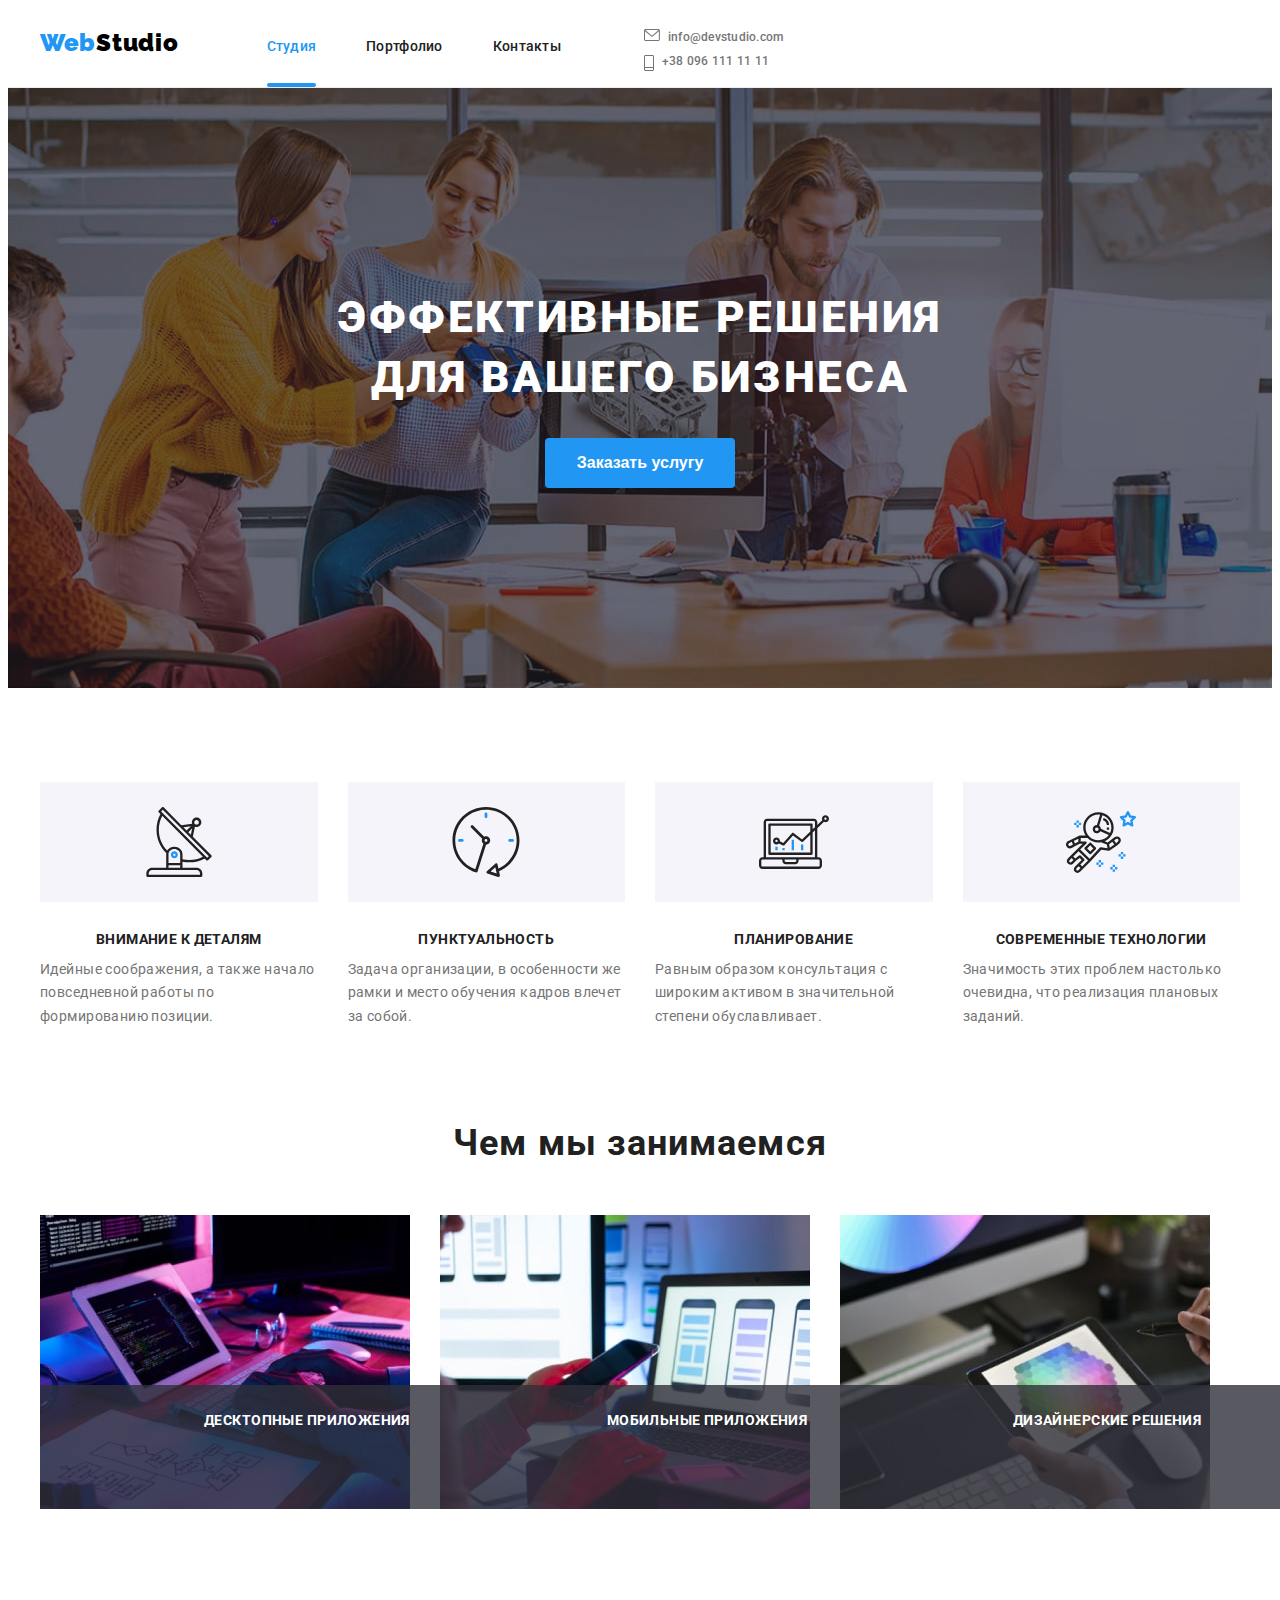
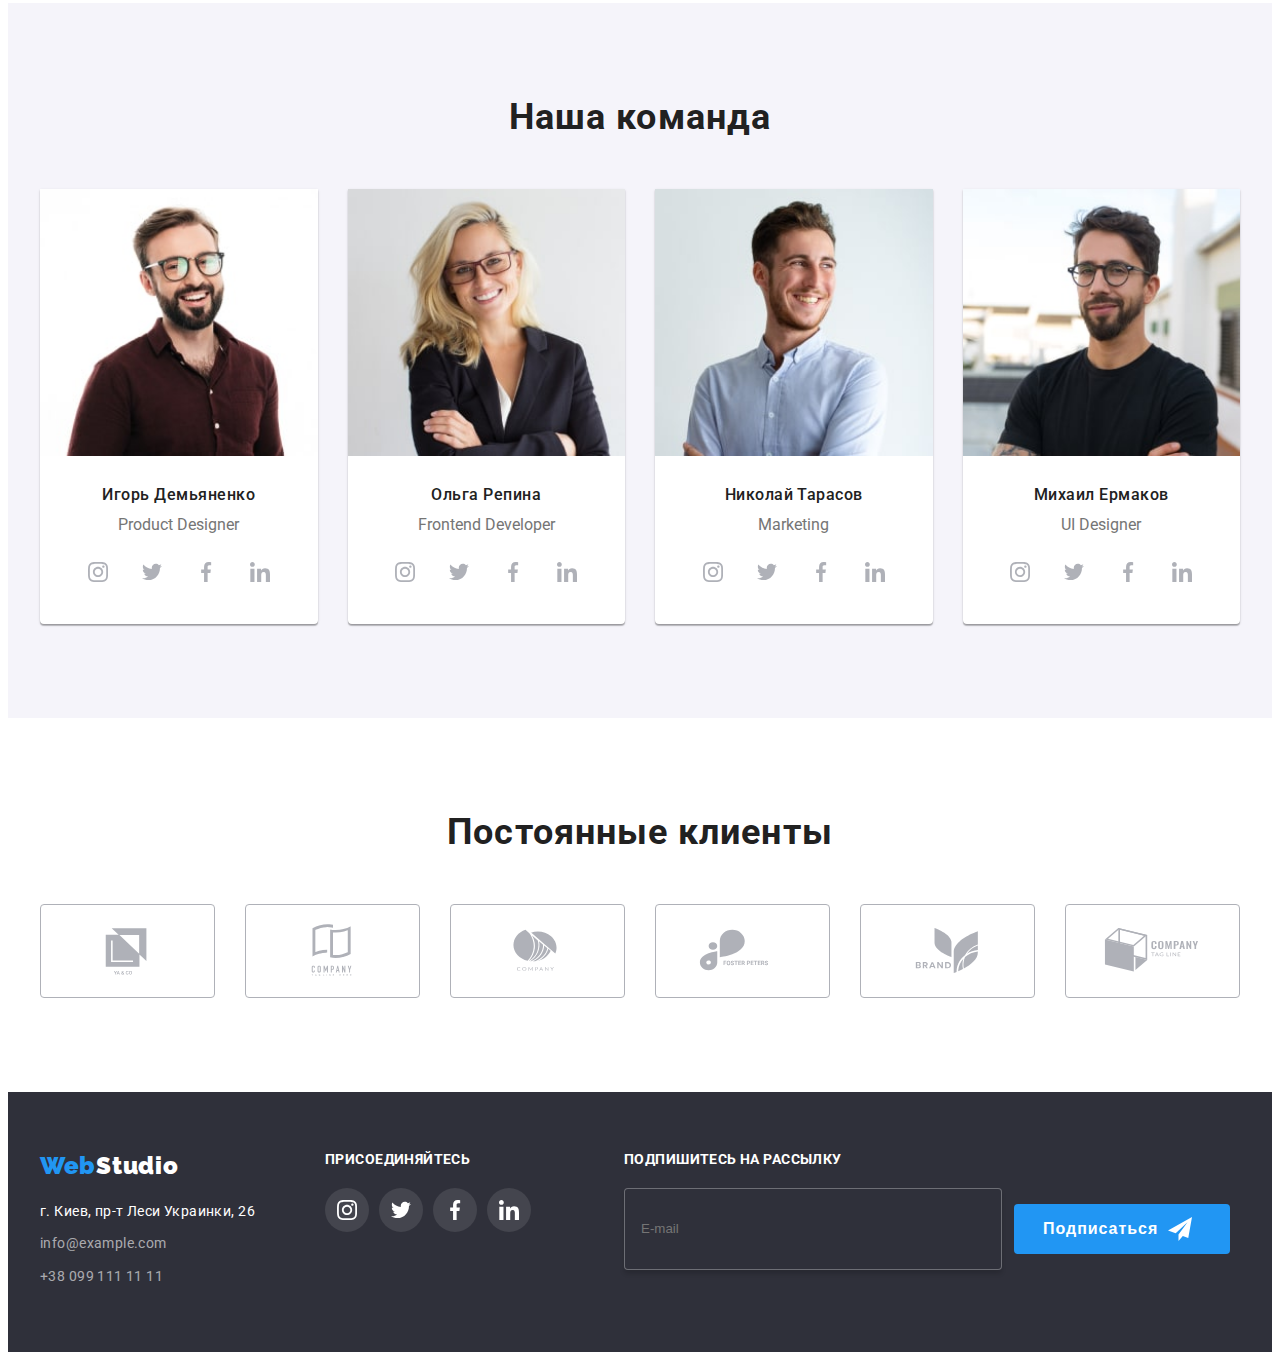
==== commit 986a506e: "photos finished" ====
--- a/index.html
+++ b/index.html
@@ -13,440 +13,565 @@
 </head>  
 <body>
    <header class="page-header">
-      <div class="container page-header__container">
-         <nav class="page-header__info-nav">
-            <a class="logo link" href="./index.html"><b style="color:#2196F3">Web<span style="color:#000000;">Studio</span></b></a>
-            <ul class="menu__list">
-               <li class="list menu__list-item"><a class="link menu__list-item-studio current" href="./index.html">Студия</a></li>
-               <li class="list menu__list-item"><a class="link menu__list-item-portfolio" href="./portfolio.html">Портфолио</a></li>
-               <li class="list menu__list-item"><a class="link menu__list-item-contact" href="#contacts">Контакты</a></li>
+        <div class="container page-header__container">
+            <nav class="page-header__info-nav">
+                <a class="logo link" href="./index.html"><b style="color:#2196F3">Web<span style="color:#000000;">Studio</span></b></a>
+                <ul class="menu__list">
+                <li class="list menu__list-item"><a class="link menu__list-item-studio current" href="./index.html">Студия</a></li>
+                <li class="list menu__list-item"><a class="link menu__list-item-portfolio" href="./portfolio.html">Портфолио</a></li>
+                <li class="list menu__list-item"><a class="link menu__list-item-contact" href="#contacts">Контакты</a></li>
+                </ul>
+            </nav>   
+            <div class="page-header__contact">
+                <a class="page-header__contact-email link grey" href="mailto:info@devstudio.com">
+                <svg class="page-header__contact-icon" width="16" height="12">
+                <use
+                    href="./images/symbol-defs.svg#icon-envelope"
+                ></use>
+                </svg>info@devstudio.com</a>
+                <a class="page-header__contact-telephone link grey" href="tel:+380961111111">
+                <svg class="page-header__contact-icon" width="10" height="16">
+                    <use
+                        href="./images/symbol-defs.svg#icon-telephone"
+                    ></use>
+                </svg>+38 096 111 11 11</a>
+            </div>
+            <button type="button" class="menu-open">
+                    <svg class="page-header__icon" width="40" height="40">
+                        <use
+                        href="./images/symbol-defs.svg#icon-menu"
+                        ></use>
+                    </svg>
+            </button>
+            <div class="mob-menu is-hidden">
+                <div class="menu-top">
+                    <button type="button" class="menu-close">
+                        <svg class="page-header__icon" width="40" height="40">
+                            <use
+                            href="./images/symbol-defs.svg#icon-close-black"
+                            ></use>
+                        </svg>
+                    </button>
+                    <ul class="mob-menu-list list">
+                        <li class="mob-menu-item">
+                            <a href="./index.html" class="mob-menu-link current link ">Студия</a>
+                        </li>
+                        <li class="mob-menu-item">
+                            <a href="./portfolio.html" class="mob-menu-link link"
+                                >Портфолио</a
+                            >
+                        </li>
+                        <li class="mob-menu-item">
+                            <a href="#" class="mob-menu-link link">Контакты</a>
+                        </li>
+                    </ul>
+                </div>
+                <div class="menu-bottom">
+                    <div class="menu-bottom__mobile-contact">
+                        <a class="mob-menu-tel link" href="tel:+380961111111">+38 096 111 11 11</a>
+                        <a class="mob-menu-email link" href="mailto:info@devstudio.com">info@devstudio.com</a>
+                    </div>
+                    <ul class="mob-social-list list">
+                        <li class="mob-social-item">
+                            <a href="" class="mob-social-link link"
+                                >Instagram</a
+                            >
+                        </li>
+                        <li class="mob-social-item">
+                            <a href="" class="mob-social-link link"
+                                >Twitter</a
+                            >
+                        </li>
+                        <li class="mob-social-item">
+                            <a href="" class="mob-social-link link"
+                                >Facebook</a
+                            >
+                        </li>
+                        <li class="mob-social-item">
+                            <a href="" class="mob-social-link link"
+                                >LinkedIn</a
+                            >
+                        </li>
+                    </ul>
+                </div>
+            </div>
+        </div>   
+    </header>
+    <main>
+        <section class="hero overlay">
+            <div class="container">
+                <h1 class="hero__title">ЭФФЕКТИВНЫЕ РЕШЕНИЯ ДЛЯ ВАШЕГО БИЗНЕСА</h1>
+                <button class="hero__btn" data-modal-open type="button">Заказать услугу</button>
+            </div>   
+        </section>   
+        <section class="skils section">
+            <div class="container">
+                <ul class="skils__details-list">
+                <li class="skils__details-item list">
+                    <div class="skils__details-block">
+                        <svg class="skils__details-icon" width="70" height="70">
+                            <use
+                            href="./images/symbol-defs.svg#icon-antenna"
+                            ></use>
+                        </svg>
+                    </div>
+                    <h3 class="skils__details-title">ВНИМАНИЕ К ДЕТАЛЯМ</h3>
+                    <p class="grey text">
+                        Идейные соображения, а также начало повседневной работы по формированию позиции.
+                    </p>
+                </li> 
+                <li class="skils__details-item list">
+                    <div class="skils__details-block">
+                        <svg class="skils__details-icon" width="70" height="70">
+                            <use
+                            href="./images/symbol-defs.svg#icon-clock"
+                            ></use>
+                        </svg>
+                    </div>
+                    <h3 class="skils__details-title">ПУНКТУАЛЬНОСТЬ</h3>
+                    <p class="grey text">
+                        Задача организации, в особенности же рамки и место обучения кадров влечет за собой.
+                    </p>
+                </li>   
+                <li class="skils__details-item list note">
+                    <div class="skils__details-block">
+                        <svg class="skils__details-icon" width="70" height="70">
+                            <use
+                            href="./images/symbol-defs.svg#icon-diagram"
+                            ></use>
+                        </svg>
+                    </div>
+                    <h3 class="skils__details-title">ПЛАНИРОВАНИЕ</h3>
+                    <p class="grey text">
+                        Равным образом консультация с широким активом в значительной степени обуславливает.
+                    </p>
+                </li>   
+                <li class="skils__details-item list">
+                    <div class="skils__details-block">
+                        <svg class="skils__details-icon" width="70" height="70">
+                            <use
+                            href="./images/symbol-defs.svg#icon-astronaut"
+                            ></use>
+                        </svg>
+                    </div>
+                    <h3 class="skils__details-title">СОВРЕМЕННЫЕ ТЕХНОЛОГИИ</h3>
+                    <p class="grey text">
+                        Значимость этих проблем настолько очевидна, что реализация плановых заданий.
+                    </p>
+                </li> 
+                </ul> 
+            </div>
+        </section>     
+        <section class="work-details section">
+            <div class="container">
+                <h2 class="title-all title">Чем мы занимаемся</h2>
+                <ul class="work-details__gallery-list">
+                <li class="list">
+                    <div class="work-details__gallery-item-box">
+                        <picture>
+                            <source
+                                srcset="./images/directions/img-desktop-1x-1.jpg 1x, ./images/directions/img-desktop-2x-1.jpg 2x"
+                                media="(min-width: 1200px)"/>
+                            <img
+                                src="./images/directions/img-desktop-1x-1.jpg" alt="руки и компьютер" width="370"/>
+                        </picture>
+                            <p class="work-details__gallery-item-text">
+                                Десктопные приложения
+                            </p>
+                    </div>
+                    </li>     
+                    <li class="list"> 
+                        <div class="work-details__gallery-item-box">
+                            <picture>
+                                <source
+                                    srcset="./images/directions/img-desktop-1x-2.jpg 1x, ./images/directions/img-desktop-2x-2.jpg 2x"
+                                    media="(min-width: 1200px)"/>
+                                <img
+                                    src="./images/directions/img-desktop-1x-2.jpg" alt="руки и компьютер" width="370"/>
+                            </picture>
+                            <p class="work-details__gallery-item-text">
+                                Мобильные приложения
+                            </p>
+                        </div>
+                    </li>  
+                    <li class="list"> 
+                        <div class="work-details__gallery-item-box">
+                            <picture>
+                                <source
+                                    srcset="./images/directions/img-desktop-1x-3.jpg 1x, ./images/directions/img-desktop-2x-3.jpg 2x"
+                                    media="(min-width: 1200px)"/>
+                                <img
+                                    src="./images/directions/img-desktop-1x-3.jpg" alt="руки и компьютер" width="370"/>
+                            </picture>
+                            <p class="work-details__gallery-item-text">
+                                Дизайнерские решения
+                            </p>
+                        </div>
+                    </li> 
+                </ul>
+            </div>   
+        </section>
+        <section class="teachers section">
+            <div class="container">
+                <h2 class="title-all">Наша команда</h2>
+                <ul class="teachers__list">
+                <li class="list teachers__item">
+                    <picture>
+                        <source
+                            srcset="./images/our-team/img1-desktop-1x.jpg 1x, ./images/our-team/img1-desktop-2x.jpg 2x"
+                            media="(min-width: 1200px)"/>
+                        <source
+                            srcset="./images/our-team/img1-tablet-1x.jpg 1x, ./images/our-team/img1-tablet-2x.jpg 2x"
+                            media="(min-width: 768px)"/>
+                        <source
+                            srcset="./images/our-team/img1-mob-1x.jpg 1x, ./images/our-team/img1-mob-2x.jpg 2x"
+                            media="(min-width: 320px)"/>
+                        <img
+                            src="./images/our-team/img1-mob-1x.jpg" alt="человек в очках улыбается" width="370"/>
+                    </picture>
+                    <div class="teachers__item-names">
+                        <h3 class="teachers__item-names-title title">Игорь Демьяненко</h3>
+                        <p class="grey workers" lang="en">Product Designer</p>              
+                        <ul class="teachers__socials-list list">
+                            <li class="teachers__socials-item">
+                                <a
+                                    href=""
+                                    class="teachers__socials-link link"
+                                >
+                                    <svg class="teachers__socials-icon" width="20" height="20">
+                                        <use
+                                            href="./images/symbol-defs.svg#icon-instagram-2"></use>
+                                    </svg>
+                                </a>
+                            </li>
+                            <li class="teachers__socials-item">
+                                <a
+                                    href=""
+                                    class="teachers__socials-link link"
+                                >
+                                    <svg class="teachers__socials-icon" width="20" height="20">
+                                        <use
+                                        href="./images/symbol-defs.svg#icon-twitter"
+                                        ></use>
+                                    </svg>
+                                </a>
+                            </li>
+                            <li class="teachers__socials-item">
+                                <a
+                                    href=""
+                                    class="teachers__socials-link link"
+                                >
+                                    <svg class="teachers__socials-icon" width="20" height="20">
+                                        <use
+                                        href="./images/symbol-defs.svg#icon-facebook"
+                                        ></use>
+                                    </svg>
+                                </a>
+                            </li>
+                            <li class="teachers__socials-item">
+                                <a
+                                    href=""
+                                    class="teachers__socials-link link"
+                                >
+                                    <svg class="teachers__socials-icon" width="20" height="20">
+                                        <use
+                                        href="./images/symbol-defs.svg#icon-linkedin"
+                                        ></use>
+                                    </svg>
+                                </a>
+                            </li>
+                        </ul>
+                    </div>
+                </li>
+                <li class="list teachers__item"> 
+                    <picture>
+                        <source
+                            srcset="./images/our-team/img2-desktop-1x.jpg 1x, ./images/our-team/img2-desktop-2x.jpg 2x"
+                            media="(min-width: 1200px)"/>
+                        <source
+                            srcset="./images/our-team/img2-tablet-1x.jpg 1x, ./images/our-team/img2-tablet-2x.jpg 2x"
+                            media="(min-width: 768px)"/>
+                        <source
+                            srcset="./images/our-team/img2-mob-1x.jpg 1x, ./images/our-team/img2-mob-2x.jpg 2x"
+                            media="(min-width: 320px)"/>
+                        <img
+                            src="./images/our-team/img2-mob-1x.jpg" alt="женщина в очках" width="370"/>
+                    </picture>
+                    <div class="teachers__item-names">
+                        <h3 class="teachers__item-names-title title">Ольга Репина</h3>
+                        <p class="grey workers" lang="en">Frontend Developer</p>
+                        <ul class="teachers__socials-list list">
+                            <li class="teachers__socials-item">
+                                <a
+                                    href=""
+                                    class="teachers__socials-link link"
+                                >
+                                    <svg class="teachers__socials-icon" width="20" height="20">
+                                        <use
+                                            href="./images/symbol-defs.svg#icon-instagram-2"></use>
+                                    </svg>
+                                </a>
+                            </li>
+                            <li class="teachers__socials-item">
+                                <a
+                                    href=""
+                                    class="teachers__socials-link link"
+                                >
+                                    <svg class="teachers__socials-icon" width="20" height="20">
+                                        <use
+                                        href="./images/symbol-defs.svg#icon-twitter"
+                                        ></use>
+                                    </svg>
+                                </a>
+                            </li>
+                            <li class="teachers__socials-item">
+                                <a
+                                    href=""
+                                    class="teachers__socials-link link"
+                                >
+                                    <svg class="teachers__socials-icon" width="20" height="20">
+                                        <use
+                                        href="./images/symbol-defs.svg#icon-facebook"
+                                        ></use>
+                                    </svg>
+                                </a>
+                            </li>
+                            <li class="teachers__socials-item">
+                                <a
+                                    href=""
+                                    class="teachers__socials-link link"
+                                >
+                                    <svg class="teachers__socials-icon" width="20" height="20">
+                                        <use
+                                        href="./images/symbol-defs.svg#icon-linkedin"
+                                        ></use>
+                                    </svg>
+                                </a>
+                            </li>
+                        </ul>
+                    </div>
+                </li>
+                <li class="list teachers__item">
+                    <picture>
+                        <source
+                            srcset="./images/our-team/img3-desktop-1x.jpg 1x, ./images/our-team/img3-desktop-2x.jpg 2x"
+                            media="(min-width: 1200px)"/>
+                        <source
+                            srcset="./images/our-team/img3-tablet-1x.jpg 1x, ./images/our-team/img3-tablet-2x.jpg 2x"
+                            media="(min-width: 768px)"/>
+                        <source
+                            srcset="./images/our-team/img3-mob-1x.jpg 1x, ./images/our-team/img3-mob-2x.jpg 2x"
+                            media="(min-width: 320px)"/>
+                        <img
+                            src="./images/our-team/img3-mob-1x.jpg" alt="человек  улыбается" width="370"/>
+                    </picture>
+                    <div class="teachers__item-names">
+                        <h3 class="teachers__item-names-title title">Николай Тарасов</h3>
+                        <p class="grey workers" lang="en">Marketing</p>
+                        <ul class="teachers__socials-list list">
+                            <li class="teachers__socials-item">
+                                <a
+                                    href=""
+                                    class="teachers__socials-link link"
+                                >
+                                    <svg class="teachers__socials-icon" width="20" height="20">
+                                        <use
+                                            href="./images/symbol-defs.svg#icon-instagram-2"></use>
+                                    </svg>
+                                </a>
+                            </li>
+                            <li class="teachers__socials-item">
+                                <a
+                                    href=""
+                                    class="teachers__socials-link link"
+                                >
+                                    <svg class="teachers__socials-icon" width="20" height="20">
+                                        <use
+                                        href="./images/symbol-defs.svg#icon-twitter"
+                                        ></use>
+                                    </svg>
+                                </a>
+                            </li>
+                            <li class="teachers__socials-item">
+                                <a
+                                    href=""
+                                    class="teachers__socials-link link"
+                                >
+                                    <svg class="teachers__socials-icon" width="20" height="20">
+                                        <use
+                                        href="./images/symbol-defs.svg#icon-facebook"
+                                        ></use>
+                                    </svg>
+                                </a>
+                            </li>
+                            <li class="teachers__socials-item">
+                                <a
+                                    href=""
+                                    class="teachers__socials-link link"
+                                >
+                                    <svg class="teachers__socials-icon" width="20" height="20">
+                                        <use
+                                        href="./images/symbol-defs.svg#icon-linkedin"
+                                        ></use>
+                                    </svg>
+                                </a>
+                            </li>
+                        </ul>
+                    </div>          
+                </li>   
+                <li class="list teachers__item">
+                    <picture>
+                        <source
+                            srcset="./images/our-team/img4-desktop-1x.jpg 1x, ./images/our-team/img4-desktop-2x.jpg 2x"
+                            media="(min-width: 1200px)"/>
+                        <source
+                            srcset="./images/our-team/img4-tablet-1x.jpg 1x, ./images/our-team/img4-tablet-2x.jpg 2x"
+                            media="(min-width: 768px)"/>
+                        <source
+                            srcset="./images/our-team/img4-mob-1x.jpg 1x, ./images/our-team/img4-mob-2x.jpg 2x"
+                            media="(min-width: 320px)"/>
+                        <img
+                            src="./images/our-team/img4-mob-1x.jpg" alt="человек в очках улыбается" width="370"/>
+                    </picture>
+                    <div class="teachers__item-names">
+                        <h3 class="teachers__item-names-title title">Михаил Ермаков</h3>
+                        <p class="grey workers" lang="en">UI Designer</p>
+                        <ul class="teachers__socials-list list">
+                            <li class="teachers__socials-item">
+                                <a
+                                    href=""
+                                    class="teachers__socials-link link"
+                                >
+                                    <svg class="teachers__socials-icon" width="20" height="20">
+                                        <use
+                                            href="./images/symbol-defs.svg#icon-instagram-2"></use>
+                                    </svg>
+                                </a>
+                            </li>
+                            <li class="teachers__socials-item">
+                                <a
+                                    href=""
+                                    class="teachers__socials-link link"
+                                >
+                                    <svg class="teachers__socials-icon" width="20" height="20">
+                                        <use
+                                        href="./images/symbol-defs.svg#icon-twitter"
+                                        ></use>
+                                    </svg>
+                                </a>
+                            </li>
+                            <li class="teachers__socials-item">
+                                <a
+                                    href=""
+                                    class="teachers__socials-link link"
+                                >
+                                    <svg class="teachers__socials-icon" width="20" height="20">
+                                        <use
+                                        href="./images/symbol-defs.svg#icon-facebook"
+                                        ></use>
+                                    </svg>
+                                </a>
+                            </li>
+                            <li class="teachers__socials-item">
+                                <a
+                                    href=""
+                                    class="teachers__socials-link link"
+                                >
+                                    <svg class="teachers__socials-icon" width="20" height="20">
+                                        <use
+                                        href="./images/symbol-defs.svg#icon-linkedin"
+                                        ></use>
+                                    </svg>
+                                </a>
+                            </li>
+                        </ul>
+                    </div>
+                </li>  
+                </ul>
+            </div>    
+        </section>
+        <section class="clients section">
+            <div class="container">
+                <h2 class="clients__title title-all">Постоянные клиенты</h2>
+                <ul class="clients__socials-list list">
+                <li class="clients__socials-item">
+                    <a
+                        href=""
+                        class="clients__socials-link link"
+                    >
+                        <svg class="clients__socials-icon" width="106" height="60">
+                            <use
+                            href="./images/symbol-defs.svg#icon-Logo1"
+                            ></use>
+                        </svg>
+                    </a>
+                </li>
+                <li class="clients__socials-item">
+                    <a
+                        href=""
+                        class="clients__socials-link link"
+                    >
+                        <svg class="clients__socials-icon" width="106" height="60">
+                            <use
+                            href="./images/symbol-defs.svg#icon-Logo2"
+                            ></use>
+                        </svg>
+                    </a>
+                </li>
+                <li class="clients__socials-item">
+                    <a
+                        href=""
+                        class="clients__socials-link link"
+                    >
+                        <svg class="clients__socials-icon" width="106" height="60">
+                            <use
+                            href="./images/symbol-defs.svg#icon-Logo3"
+                            ></use>
+                        </svg>
+                    </a>
+                </li>
+                <li class="clients__socials-item">
+                    <a
+                        href=""
+                        class="clients__socials-link link"
+                    >
+                        <svg class="clients__socials-icon" width="106" height="60">
+                            <use
+                            href="./images/symbol-defs.svg#icon-Logo4"
+                            ></use>
+                        </svg>
+                    </a>
+                </li>
+                <li class="clients__socials-item">
+                    <a
+                        href=""
+                        class="clients__socials-link link"
+                    >
+                        <svg class="clients__socials-icon" width="106" height="60">
+                            <use
+                            href="./images/symbol-defs.svg#icon-Logo5"
+                            ></use>
+                        </svg>
+                    </a>
+                </li>
+                <li class="clients__socials-item">
+                    <a
+                        href=""
+                        class="clients__socials-link link"
+                    >
+                        <svg class="clients__socials-icon" width="106" height="60">
+                            <use
+                            href="./images/symbol-defs.svg#icon-Logo6"
+                            ></use>
+                        </svg>
+                    </a>
+                </li>
             </ul>
-         </nav>   
-         <div class="page-header__contact">
-            <a class="page-header__contact-email link grey" href="mailto:info@devstudio.com">
-               <svg class="page-header__contact-icon" width="16" height="12">
-               <use
-                  href="./images/symbol-defs.svg#icon-envelope"
-               ></use>
-               </svg>info@devstudio.com</a>
-            <a class="page-header__contact-telephone link grey" href="tel:+380961111111">
-               <svg class="page-header__contact-icon" width="10" height="16">
-                  <use
-                     href="./images/symbol-defs.svg#icon-telephone"
-                  ></use>
-               </svg>+38 096 111 11 11</a>
-         </div>
-      </div>   
-   </header>
-   <main>
-      <section class="hero overlay">
-         <div class="container">
-            <h1 class="hero__title">ЭФФЕКТИВНЫЕ РЕШЕНИЯ ДЛЯ ВАШЕГО БИЗНЕСА</h1>
-            <button class="hero__btn" data-modal-open type="button">Заказать услугу</button>
-         </div>   
-      </section>   
-      <section class="skils section">
-         <div class="container">
-            <ul class="skils__details-list">
-               <li class="skils__details-item list">
-                  <div class="skils__details-block">
-                     <svg class="skils__details-icon" width="70" height="70">
-                        <use
-                        href="./images/symbol-defs.svg#icon-antenna"
-                        ></use>
-                      </svg>
-                  </div>
-                  <h3 class="skils__details-title">ВНИМАНИЕ К ДЕТАЛЯМ</h3>
-                  <p class="grey text">
-                     Идейные соображения, а также начало повседневной работы по формированию позиции.
-                  </p>
-               </li> 
-               <li class="skils__details-item list">
-                  <div class="skils__details-block">
-                     <svg class="skils__details-icon" width="70" height="70">
-                        <use
-                        href="./images/symbol-defs.svg#icon-clock"
-                        ></use>
-                      </svg>
-                  </div>
-                  <h3 class="skils__details-title">ПУНКТУАЛЬНОСТЬ</h3>
-                  <p class="grey text">
-                     Задача организации, в особенности же рамки и место обучения кадров влечет за собой.
-                  </p>
-               </li>   
-               <li class="skils__details-item list note">
-                  <div class="skils__details-block">
-                     <svg class="skils__details-icon" width="70" height="70">
-                        <use
-                        href="./images/symbol-defs.svg#icon-diagram"
-                        ></use>
-                      </svg>
-                  </div>
-                  <h3 class="skils__details-title">ПЛАНИРОВАНИЕ</h3>
-                  <p class="grey text">
-                     Равным образом консультация с широким активом в значительной степени обуславливает.
-                  </p>
-               </li>   
-               <li class="skils__details-item list">
-                  <div class="skils__details-block">
-                     <svg class="skils__details-icon" width="70" height="70">
-                        <use
-                        href="./images/symbol-defs.svg#icon-astronaut"
-                        ></use>
-                      </svg>
-                  </div>
-                  <h3 class="skils__details-title">СОВРЕМЕННЫЕ ТЕХНОЛОГИИ</h3>
-                  <p class="grey text">
-                     Значимость этих проблем настолько очевидна, что реализация плановых заданий.
-                  </p>
-               </li> 
-            </ul> 
-         </div>
-      </section>     
-      <section class="work-details section">
-         <div class="container">
-            <h2 class="title-all title">Чем мы занимаемся</h2>
-            <ul class="work-details__gallery-list">
-               <li class="list">
-                   <div class="work-details__gallery-item-box">
-                        <img src="./images/box-1.jpg" alt="руки и компьютер" width="370">
-                        <p class="work-details__gallery-item-text">
-                            Десктопные приложения
-                        </p>
-                   </div>
-                </li>     
-                <li class="list"> 
-                    <div class="work-details__gallery-item-box">
-                        <img src="./images/box-2.jpg" alt="руки и компьютер" width="370">
-                        <p class="work-details__gallery-item-text">
-                            Мобильные приложения
-                        </p>
-                    </div>
-                </li>  
-                <li class="list"> 
-                    <div class="work-details__gallery-item-box">
-                        <img src="./images/box-3.jpg" alt="руки и компьютер" width="370">
-                        <p class="work-details__gallery-item-text">
-                            Дизайнерские решения
-                        </p>
-                    </div>
-                </li> 
-            </ul>
-         </div>   
-      </section>
-      <section class="teachers section">
-         <div class="container">
-            <h2 class="title-all">Наша команда</h2>
-            <ul class="teachers__list">
-               <li class="list teachers__item">
-                  <img src="./images/img-3.jpg" alt="человек в очках улыбается" width="270" >
-                  <div class="teachers__item-names">
-                     <h3 class="teachers__item-names-title title">Игорь Демьяненко</h3>
-                     <p class="grey workers" lang="en">Product Designer</p>              
-                     <ul class="teachers__socials-list list">
-                        <li class="teachers__socials-item">
-                            <a
-                                href=""
-                                class="teachers__socials-link link"
-                            >
-                                <svg class="teachers__socials-icon" width="20" height="20">
-                                    <use
-                                        href="./images/symbol-defs.svg#icon-instagram-2"></use>
-                                </svg>
-                            </a>
-                        </li>
-                        <li class="teachers__socials-item">
-                            <a
-                                href=""
-                                class="teachers__socials-link link"
-                            >
-                                <svg class="teachers__socials-icon" width="20" height="20">
-                                    <use
-                                    href="./images/symbol-defs.svg#icon-twitter"
-                                    ></use>
-                                </svg>
-                            </a>
-                        </li>
-                        <li class="teachers__socials-item">
-                            <a
-                                href=""
-                                class="teachers__socials-link link"
-                            >
-                                <svg class="teachers__socials-icon" width="20" height="20">
-                                    <use
-                                    href="./images/symbol-defs.svg#icon-facebook"
-                                    ></use>
-                                </svg>
-                            </a>
-                        </li>
-                        <li class="teachers__socials-item">
-                            <a
-                                href=""
-                                class="teachers__socials-link link"
-                            >
-                                <svg class="teachers__socials-icon" width="20" height="20">
-                                    <use
-                                    href="./images/symbol-defs.svg#icon-linkedin"
-                                    ></use>
-                                </svg>
-                            </a>
-                        </li>
-                    </ul>
-                  </div>
-               </li>
-               <li class="list teachers__item"> 
-                  <img src="./images/img-2.jpg" alt="женщина в очках" width="270" >
-                  <div class="teachers__item-names">
-                     <h3 class="teachers__item-names-title title">Ольга Репина</h3>
-                     <p class="grey workers" lang="en">Frontend Developer</p>
-                     <ul class="teachers__socials-list list">
-                        <li class="teachers__socials-item">
-                            <a
-                                href=""
-                                class="teachers__socials-link link"
-                            >
-                                <svg class="teachers__socials-icon" width="20" height="20">
-                                    <use
-                                        href="./images/symbol-defs.svg#icon-instagram-2"></use>
-                                </svg>
-                            </a>
-                        </li>
-                        <li class="teachers__socials-item">
-                            <a
-                                href=""
-                                class="teachers__socials-link link"
-                            >
-                                <svg class="teachers__socials-icon" width="20" height="20">
-                                    <use
-                                    href="./images/symbol-defs.svg#icon-twitter"
-                                    ></use>
-                                </svg>
-                            </a>
-                        </li>
-                        <li class="teachers__socials-item">
-                            <a
-                                href=""
-                                class="teachers__socials-link link"
-                            >
-                                <svg class="teachers__socials-icon" width="20" height="20">
-                                    <use
-                                    href="./images/symbol-defs.svg#icon-facebook"
-                                    ></use>
-                                </svg>
-                            </a>
-                        </li>
-                        <li class="teachers__socials-item">
-                            <a
-                                href=""
-                                class="teachers__socials-link link"
-                            >
-                                <svg class="teachers__socials-icon" width="20" height="20">
-                                    <use
-                                    href="./images/symbol-defs.svg#icon-linkedin"
-                                    ></use>
-                                </svg>
-                            </a>
-                        </li>
-                    </ul>
-                  </div>
-               </li>
-               <li class="list teachers__item">
-                  <img src="./images/img-1.jpg" alt="человек  улыбается" width="270">
-                  <div class="teachers__item-names">
-                     <h3 class="teachers__item-names-title title">Николай Тарасов</h3>
-                     <p class="grey workers" lang="en">Marketing</p>
-                     <ul class="teachers__socials-list list">
-                        <li class="teachers__socials-item">
-                            <a
-                                href=""
-                                class="teachers__socials-link link"
-                            >
-                                <svg class="teachers__socials-icon" width="20" height="20">
-                                    <use
-                                        href="./images/symbol-defs.svg#icon-instagram-2"></use>
-                                </svg>
-                            </a>
-                        </li>
-                        <li class="teachers__socials-item">
-                            <a
-                                href=""
-                                class="teachers__socials-link link"
-                            >
-                                <svg class="teachers__socials-icon" width="20" height="20">
-                                    <use
-                                    href="./images/symbol-defs.svg#icon-twitter"
-                                    ></use>
-                                </svg>
-                            </a>
-                        </li>
-                        <li class="teachers__socials-item">
-                            <a
-                                href=""
-                                class="teachers__socials-link link"
-                            >
-                                <svg class="teachers__socials-icon" width="20" height="20">
-                                    <use
-                                    href="./images/symbol-defs.svg#icon-facebook"
-                                    ></use>
-                                </svg>
-                            </a>
-                        </li>
-                        <li class="teachers__socials-item">
-                            <a
-                                href=""
-                                class="teachers__socials-link link"
-                            >
-                                <svg class="teachers__socials-icon" width="20" height="20">
-                                    <use
-                                    href="./images/symbol-defs.svg#icon-linkedin"
-                                    ></use>
-                                </svg>
-                            </a>
-                        </li>
-                    </ul>
-                  </div>          
-               </li>   
-               <li class="list teachers__item">
-                  <img src="./images/img.jpg" alt="человек в очках улыбается" width="270" >
-                  <div class="teachers__item-names">
-                     <h3 class="teachers__item-names-title title">Михаил Ермаков</h3>
-                     <p class="grey workers" lang="en">UI Designer</p>
-                     <ul class="teachers__socials-list list">
-                        <li class="teachers__socials-item">
-                            <a
-                                href=""
-                                class="teachers__socials-link link"
-                            >
-                                <svg class="teachers__socials-icon" width="20" height="20">
-                                    <use
-                                        href="./images/symbol-defs.svg#icon-instagram-2"></use>
-                                </svg>
-                            </a>
-                        </li>
-                        <li class="teachers__socials-item">
-                            <a
-                                href=""
-                                class="teachers__socials-link link"
-                            >
-                                <svg class="teachers__socials-icon" width="20" height="20">
-                                    <use
-                                    href="./images/symbol-defs.svg#icon-twitter"
-                                    ></use>
-                                </svg>
-                            </a>
-                        </li>
-                        <li class="teachers__socials-item">
-                            <a
-                                href=""
-                                class="teachers__socials-link link"
-                            >
-                                <svg class="teachers__socials-icon" width="20" height="20">
-                                    <use
-                                    href="./images/symbol-defs.svg#icon-facebook"
-                                    ></use>
-                                </svg>
-                            </a>
-                        </li>
-                        <li class="teachers__socials-item">
-                            <a
-                                href=""
-                                class="teachers__socials-link link"
-                            >
-                                <svg class="teachers__socials-icon" width="20" height="20">
-                                    <use
-                                    href="./images/symbol-defs.svg#icon-linkedin"
-                                    ></use>
-                                </svg>
-                            </a>
-                        </li>
-                    </ul>
-                  </div>
-               </li>  
-            </ul>
-         </div>    
-      </section>
-      <section class="clients section">
-         <div class="container">
-            <h2 class="clients__title title-all">Постоянные клиенты</h2>
-            <ul class="clients__socials-list list">
-               <li class="clients__socials-item">
-                  <a
-                      href=""
-                      class="clients__socials-link link"
-                  >
-                      <svg class="clients__socials-icon" width="106" height="60">
-                          <use
-                          href="./images/symbol-defs.svg#icon-Logo1"
-                          ></use>
-                      </svg>
-                  </a>
-              </li>
-               <li class="clients__socials-item">
-                  <a
-                      href=""
-                      class="clients__socials-link link"
-                  >
-                      <svg class="clients__socials-icon" width="106" height="60">
-                          <use
-                          href="./images/symbol-defs.svg#icon-Logo2"
-                          ></use>
-                      </svg>
-                  </a>
-              </li>
-               <li class="clients__socials-item">
-                  <a
-                      href=""
-                      class="clients__socials-link link"
-                  >
-                      <svg class="clients__socials-icon" width="106" height="60">
-                          <use
-                          href="./images/symbol-defs.svg#icon-Logo3"
-                          ></use>
-                      </svg>
-                  </a>
-              </li>
-               <li class="clients__socials-item">
-                  <a
-                      href=""
-                      class="clients__socials-link link"
-                  >
-                      <svg class="clients__socials-icon" width="106" height="60">
-                          <use
-                          href="./images/symbol-defs.svg#icon-Logo4"
-                          ></use>
-                      </svg>
-                  </a>
-              </li>
-               <li class="clients__socials-item">
-                  <a
-                      href=""
-                      class="clients__socials-link link"
-                  >
-                      <svg class="clients__socials-icon" width="106" height="60">
-                          <use
-                          href="./images/symbol-defs.svg#icon-Logo5"
-                          ></use>
-                      </svg>
-                  </a>
-              </li>
-              <li class="clients__socials-item">
-                  <a
-                      href=""
-                      class="clients__socials-link link"
-                  >
-                      <svg class="clients__socials-icon" width="106" height="60">
-                          <use
-                          href="./images/symbol-defs.svg#icon-Logo6"
-                          ></use>
-                      </svg>
-                  </a>
-              </li>
-           </ul>
-            
-         </div>    
-      </section>
-   </main>
-   <footer class="page-footer" id="contacts">
+                
+            </div>    
+        </section>
+    </main>
+    <footer class="page-footer" id="contacts">
         <div class="container page-footer__container">
             <div class="page-footer__version-tablet">
                 <div class="page-footer__contact">
@@ -531,84 +656,85 @@
                 </div>
             </section>
         </div>   
-   </footer>
-   <!-- <div class="backdrop is-hidden" data-modal>
-       <div class="modal">
-           <button type="button" class="modal-btn" data-modal-close>
-                <svg class="clients-socials-icon" width="18" height="18">
-                    <use
-                    href="./images/symbol-defs.svg#icon-close-black"
-                    ></use>
-                </svg>
-           </button>
-           <p class="modal-title">Оставьте свои данные, мы вам перезвоним</p>
-           <form action="#">
-               <div class="modal-contact-form">
-                    <label class="modal-label" for="name"
-                       >Имя</label>
-                    <span class="input-wrap">
-                        <input
-                            type="text"
-                            name="name"
-                            id="name"
-                            class="modal-input"/>
-                        <svg class="modal-input-icon" width="18" height="18">
-                            <use href="./images/symbol-defs.svg#icon-person"></use>
-                        </svg>
-                    </span>
-               </div>
-               <div class="modal-contact-form">
-                <label class="modal-label" for="tel"
-                    >Телефон</label>
-                    <span class="input-wrap">
-                        <input
-                            type="tel"
-                            name="tel"
-                            id="tel"
-                            class="modal-input"/>
-                        <svg class="modal-input-icon" width="18" height="18">
-                            <use href="./images/symbol-defs.svg#icon-phone"></use>
-                        </svg>
-                    </span>
+    </footer>
+    <!-- <div class="backdrop is-hidden" data-modal>
+        <div class="modal">
+            <button type="button" class="modal-btn" data-modal-close>
+                    <svg class="clients-socials-icon" width="18" height="18">
+                        <use
+                        href="./images/symbol-defs.svg#icon-close-black"
+                        ></use>
+                    </svg>
+            </button>
+            <p class="modal-title">Оставьте свои данные, мы вам перезвоним</p>
+            <form action="#">
+                <div class="modal-contact-form">
+                        <label class="modal-label" for="name"
+                        >Имя</label>
+                        <span class="input-wrap">
+                            <input
+                                type="text"
+                                name="name"
+                                id="name"
+                                class="modal-input"/>
+                            <svg class="modal-input-icon" width="18" height="18">
+                                <use href="./images/symbol-defs.svg#icon-person"></use>
+                            </svg>
+                        </span>
                 </div>
-               <div class="modal-contact-form">
-                   <label class="modal-label" for="email"
-                       >Почта</label>
-                    <span class="input-wrap">
-                        <input
-                            type="email"
-                            name="email"
-                            id="email"
-                            class="modal-input"/>
-                        <svg class="modal-input-icon" width="18" height="18">
-                            <use href="./images/symbol-defs.svg#icon-email"></use>
-                        </svg>
-                    </span>    
-               </div>
-               <div class="modal-contact-form">
-                   <label class="modal-label" for="сomment"
-                       >Комментарий</label>
-                   <textarea
-                       name="comment"
-                       id="comment"
-                       class="modal-text"
-                       placeholder="Введите текст"
-                   ></textarea>
-               </div>
-               <div class="modal-contact-form">
-                   <input type="checkbox" class="input-check vissually-hidden" id="input-check" value="yes" name="policy">
-                   <label for="input-check" class="check-text ">
-                       <span>
-                            <svg class="input-icon-check" width="11" height="8">
-                                <use href="./images/symbol-defs.svg#icon-check"></use>
-                            </svg> 
+                <div class="modal-contact-form">
+                    <label class="modal-label" for="tel"
+                        >Телефон</label>
+                        <span class="input-wrap">
+                            <input
+                                type="tel"
+                                name="tel"
+                                id="tel"
+                                class="modal-input"/>
+                            <svg class="modal-input-icon" width="18" height="18">
+                                <use href="./images/symbol-defs.svg#icon-phone"></use>
+                            </svg>
                         </span>
-                   Соглашаюсь с рассылкой и принимаю<a href="" class="check-link">Условия договора</a></label>
-               </div>
-               <button class="form__btn-contact" type="submit">Отправить</button>
-           </form>
-       </div>
-   </div> -->
-   <script src="js/modal.js"></script>
+                    </div>
+                <div class="modal-contact-form">
+                    <label class="modal-label" for="email"
+                        >Почта</label>
+                        <span class="input-wrap">
+                            <input
+                                type="email"
+                                name="email"
+                                id="email"
+                                class="modal-input"/>
+                            <svg class="modal-input-icon" width="18" height="18">
+                                <use href="./images/symbol-defs.svg#icon-email"></use>
+                            </svg>
+                        </span>    
+                </div>
+                <div class="modal-contact-form">
+                    <label class="modal-label" for="сomment"
+                        >Комментарий</label>
+                    <textarea
+                        name="comment"
+                        id="comment"
+                        class="modal-text"
+                        placeholder="Введите текст"
+                    ></textarea>
+                </div>
+                <div class="modal-contact-form">
+                    <input type="checkbox" class="input-check vissually-hidden" id="input-check" value="yes" name="policy">
+                    <label for="input-check" class="check-text ">
+                        <span>
+                                <svg class="input-icon-check" width="11" height="8">
+                                    <use href="./images/symbol-defs.svg#icon-check"></use>
+                                </svg> 
+                            </span>
+                    Соглашаюсь с рассылкой и принимаю<a href="" class="check-link">Условия договора</a></label>
+                </div>
+                <button class="form__btn-contact" type="submit">Отправить</button>
+            </form>
+        </div>
+    </div> -->
+    <script src="./js/menu.js"></script>
+    <script src="./js/modal.js"></script>
 </body>
 </html>     --- a/css/main.min.css
+++ b/css/main.min.css
@@ -1,2 +1,2 @@
-:root{--primary-text-color: #212121;--special-color: #2196f3;--color-contact: #757575;--color-light: #ffffff;--color-of-details: #ececec;--color-background: #f5f4fa;--color-image: #2f303a;--color-footer-contact: rgba(255, 255, 255, 0.6);--color-border: #eeeeee;--color-footer-social: #44454e;--color-teachers-social: #afb1b8;--color-details-info: #e5e5e5}body{font-family:'Roboto', sans-serif;color:var(--primary-text-color)}.link{text-decoration:none;transition:color 250ms cubic-bezier(0.4, 0, 0.2, 1),background-color 250ms cubic-bezier(0.4, 0, 0.2, 1)}.vissually-hidden{position:absolute;white-space:nowrap;width:1px;height:1px;overflow:hidden;border:0;padding:0;clip:rect(0 0 0 0);clip-path:inset(50%);margin:-1px}.grey{color:var(--color-contact)}.white{color:var(--color-light)}p,h1,h2,h3,h4,h5,h6{margin:0}img{display:block;max-width:100%;height:auto}ul{list-style-type:none;margin:0;padding:0}.container{width:100%;padding-left:15px;padding-right:15px;margin-left:auto;margin-right:auto}@media screen and (min-width: 480px){.container{width:480px}}@media screen and (min-width: 768px){.container{width:768px}}@media screen and (min-width: 1200px){.container{width:1200px}}.backdrop{position:fixed;width:100vw;height:100vh;background-color:rgba(0,0,0,0.2);top:0}.modal{position:absolute;min-width:528px;min-height:581px;background-color:var(--color-light);box-shadow:0px 2px 1px rgba(0,0,0,0.2),1px 0px 1px rgba(0,0,0,0.14),3px 0px 1px rgba(0,0,0,0.12);border-radius:4px;top:50%;left:50%;transform:translate(-50%, -50%);padding:40px;text-align:center}.is-hidden{visibility:hidden;opacity:0;pointer-events:none}.modal-btn{display:flex;align-items:center;background-color:var(--color-light);border-color:rgba(0,0,0,0.1);border-radius:50px;width:30px;height:30px;position:absolute;right:8px;top:8px;padding:6px;transition:fill 250ms cubic-bezier(0.4, 0, 0.2, 1)}.modal-btn:hover{fill:var(--special-color)}.modal-title{font-weight:700;font-size:20px;line-height:1.15;letter-spacing:0.03em;text-align:center;color:var(--primary-text-color);margin-bottom:12px}.modal-label{display:block;margin-bottom:4px;font-size:12px;line-height:1.2;font-weight:400;letter-spacing:0.01em;color:var(--color-contact);text-align:start}.modal-input-icon{position:absolute;top:20%;left:15px;transition:fill 250ms cubic-bezier(0.4, 0, 0.2, 1)}.modal-input{width:100%;height:40px;background-color:transparent;border:1px solid rgba(33,33,33,0.2);border-radius:4px;padding-left:42px;outline:none;margin-bottom:10px;transition:border-color 250ms cubic-bezier(0.4, 0, 0.2, 1)}.modal-input:focus{border-color:var(--special-color)}.modal-input:focus+.modal-input-icon{fill:var(--special-color)}.modal-text{width:100%;height:120px;background-color:transparent;border:1px solid rgba(33,33,33,0.2);border-radius:5px;resize:none;padding:12px 16px;margin-bottom:20px}.input-wrap{display:block;position:relative}.check-text{font-size:14px;line-height:1.2;color:var(--color-contact);display:flex;position:relative}.check-link{color:var(--special-color);margin-left:5px}.check-text span{width:16px;height:15px;border:2px solid var(--primary-text-color);border-radius:2px;margin-right:9px;display:flex;align-items:center;justify-content:center;transition:background-color 250ms cubic-bezier(0.4, 0, 0.2, 1),border 250ms cubic-bezier(0.4, 0, 0.2, 1)}.input-check:checked+.check-text span{background-color:var(--special-color);border:none}.input-icon-check{fill:var(--color-light)}.form__btn-contact{color:var(--color-light);font-size:16px;line-height:1.87;font-weight:400;letter-spacing:0.06em;padding:10px 55px;border:none;border-radius:4px;background-color:var(--special-color);box-shadow:0px 4px 4px rgba(0,0,0,0.15);margin-top:30px}.title-all{font-family:Roboto;font-weight:700;font-size:28px;line-height:1.17;text-align:center;letter-spacing:0.03em;margin-bottom:30px}@media screen and (min-width: 1200px){.title-all{font-size:36px;line-height:1.16;margin-bottom:50px}}@media screen and (min-width: 768px){.page-header{border-bottom:solid 1px var(--color-of-details);padding-top:21px}}@media screen and (min-width: 768px){.page-header__container{display:flex;align-items:stretch}}@media screen and (min-width: 768px){.page-header__info-nav{display:flex;align-items:baseline}}.logo{font-family:'Raleway', sans-serif;letter-spacing:0.03em;font-weight:700}@media screen and (min-width: 768px){.logo{font-size:24px;line-height:1.16;margin-right:88px}}@media screen and (min-width: 768px){.menu__list{display:flex}}.menu__list .list:not(:last-child){margin-right:50px}.menu__list .current::after{color:var(--special-color);content:'';height:4px;width:100%;background-color:var(--special-color);border-radius:2px;display:block;position:absolute;bottom:0}.menu__list .link{padding-bottom:32px}.menu__list .link:hover,.menu__list .link:focus{color:var(--special-color)}.menu__list-item{position:relative;padding-bottom:32px}@media screen and (min-width: 768px){.menu__list-item:not(:last-child){margin-right:50px}}@media screen and (min-width: 768px){.page-header__contact{margin-left:83px;display:flex;flex-direction:column}}.page-header__contact .link:hover,.page-header__contact .link:focus{color:var(--special-color)}.menu__list-item-studio,.menu__list-item-portfolio,.menu__list-item-contact{color:var(--primary-text-color);font-weight:500;font-size:14px;line-height:1.14;letter-spacing:0.02em}.current{color:var(--special-color)}@media screen and (min-width: 768px){.page-header__contact-telephone{display:flex;align-items:flex-start;margin-top:10px}}.page-header__contact-icon{fill:currentColor}@media screen and (min-width: 768px){.page-header__contact-icon{margin-right:8px}}.page-header__contact-email,.page-header__contact-telephone{font-weight:500;letter-spacing:0.02em}@media screen and (min-width: 768px){.page-header__contact-email,.page-header__contact-telephone{font-size:12px;line-height:1.16}}.hero{background-color:var(--color-image);text-align:center;padding-top:118px;padding-bottom:118px}@media screen and (min-width: 1200px){.hero{padding-top:200px;padding-bottom:200px}}.overlay{background-image:linear-gradient(rgba(47,48,58,0.4), rgba(47,48,58,0.4)),url("../images/img-hero.jpg");background-repeat:no-repeat;background-position:center;background-size:cover;margin:0 auto;max-width:1600px;height:400px;width:100%}@media screen and (min-width: 1200px){.overlay{height:600px}}.hero__title{color:var(--color-light);font-size:26px;line-height:1.61;font-weight:900;letter-spacing:0.06em;width:360px;max-width:696px;margin-bottom:30px;margin-right:auto;margin-left:auto}@media screen and (min-width: 1200px){.hero__title{font-size:44px;line-height:1.36;width:696px}}.hero__btn{padding:10px 32px;background-color:var(--special-color);border-radius:4px;font-size:16px;font-weight:700;line-height:1.87;cursor:pointer;color:var(--color-light);border:none;transition:box-shadow 250ms cubic-bezier(0.4, 0, 0.2, 1)}.hero__btn:hover{box-shadow:0px 4px 4px rgba(0,0,0,0.15)}.main__portfolio{padding-top:60px;padding-bottom:60px}@media screen and (min-width: 1200px){.main__portfolio{padding-top:100px;padding-bottom:94px}}.main__portfolio-nav{display:flex;flex-wrap:wrap;justify-content:start;margin-bottom:-15px}@media screen and (min-width: 768px){.main__portfolio-nav{justify-content:center}}.main__portfolio-nav .main__portfolio-nav-item:not(:last-child){margin-right:8px}.main__portfolio-nav-item{margin-bottom:15px}.btn__nav{background:var(--color-background);border-radius:4px;border:none;font-weight:500;font-size:16px;line-height:1.62;letter-spacing:0.03em;cursor:pointer;padding:6px 22px;transition:background-color 250ms cubic-bezier(0.4, 0, 0.2, 1),color 250ms cubic-bezier(0.4, 0, 0.2, 1),border 250ms cubic-bezier(0.4, 0, 0.2, 1),box-shadow 250ms cubic-bezier(0.4, 0, 0.2, 1)}.btn__nav:hover,.btn__nav:focus{background-color:var(--special-color);border:none;color:var(--color-light);box-shadow:0px 3px 1px rgba(0,0,0,0.1),0px 1px 2px rgba(0,0,0,0.08),0px 2px 2px rgba(0,0,0,0.12)}.main__information-project-details{margin-bottom:-30px;margin-top:40px}.main__information-project-details img{width:100%}@media screen and (min-width: 768px){.main__information-project-details{display:flex;flex-wrap:wrap;margin-right:-30px}}@media screen and (min-width: 1200px){.main__information-project-details{margin-top:50px}}.main__information-project-item{margin-bottom:30px;background:var(--color-light);transition:box-shadow 250ms cubic-bezier(0.4, 0, 0.2, 1)}.main__information-project-item:hover{box-shadow:0px 3px 1px rgba(0,0,0,0.1),0px 1px 2px rgba(0,0,0,0.08),0px 2px 2px rgba(0,0,0,0.12)}.main__information-project-item:hover .main__information-project-item-text{transform:translateY(0%)}@media screen and (min-width: 768px){.main__information-project-item{width:calc(100% / 2 - 30px);margin-right:30px}}@media screen and (min-width: 1200px){.main__information-project-item{width:calc(100% / 3 - 30px);margin-right:30px}}.main__information-project-item-card{position:relative;overflow:hidden}.main__information-project-item-text{font-style:normal;font-size:18px;line-height:calc(28 / 18);letter-spacing:0.03em;color:var(--color-light);width:100%;height:100%;position:absolute;top:0;left:0;padding:63px 24px;background-color:rgba(33,150,243,0.9);transform:translateY(101%);transition:transform 250ms cubic-bezier(0.4, 0, 0.2, 1)}.main__information-project-item-border{border-left:1px solid var(--color-border);border-right:1px solid var(--color-border);border-bottom:1px solid var(--color-border);padding:20px 24px}.main__information-project-item-title{font-weight:700;font-size:18px;line-height:2;letter-spacing:0.06em;color:var(--primary-text-color)}.detail{font-size:16px;line-height:1.87;letter-spacing:0.03em;margin-top:4px}.skils.section{padding-top:60px;padding-bottom:60px}@media screen and (min-width: 1200px){.skils.section{padding-top:94px;padding-bottom:47px}}.skils__details-list{margin-bottom:-30px}@media screen and (min-width: 768px){.skils__details-list{display:flex;flex-wrap:wrap;margin-left:-30px}}.skils__details-item{margin-bottom:30px}@media screen and (min-width: 768px){.skils__details-item{width:calc(100% / 2 - 30px);margin-left:30px}}@media screen and (min-width: 1200px){.skils__details-item{width:calc(100% / 4 - 30px);margin-left:30px}}.skils__details-block{display:flex;justify-content:center;align-items:center;margin-bottom:30px;background-color:var(--color-background);padding-top:25px;padding-bottom:25px}.skils__details-title{font-weight:700;font-size:14px;line-height:1.14;letter-spacing:0.03em;text-align:center}.grey.text{font-family:Roboto;font-size:14px;line-height:1.71;letter-spacing:0.03em;margin-top:10px;display:block}.work-details.section{padding-top:47px;padding-bottom:94px}@media screen and (max-width: 1199px){.work-details.section{display:none}}.work-details__gallery-list{display:flex}.work-details__gallery-list .list:not(:last-child){margin-right:30px}.work-details__gallery-item-box{position:relative}.work-details__gallery-item-text{position:absolute;bottom:0;left:0;color:var(--color-light);background-color:rgba(47,48,58,0.8);width:100%;height:70px;font-weight:700;font-size:14px;line-height:calc(16 / 14);text-align:center;letter-spacing:0.03em;padding:27px 82px;text-transform:uppercase}@media screen and (min-width: 1200px){.work{font-size:36px;line-height:1.16;margin-bottom:50px}}.teachers{background-color:var(--color-background);padding-top:60px;padding-bottom:60px}@media screen and (min-width: 1200px){.teachers{padding-top:94px;padding-bottom:94px}}.teachers__list{margin-bottom:-30px}.teachers__list img{width:100%}@media screen and (min-width: 768px){.teachers__list{display:flex;flex-wrap:wrap;margin-left:-30px}}.teachers__list .teachers__socials-list{display:flex;justify-content:center;margin-top:16px}.teachers__item{background-color:var(--color-light);box-shadow:0px 1px 3px rgba(0,0,0,0.12),0px 1px 1px rgba(0,0,0,0.14),0px 2px 1px rgba(0,0,0,0.2);border-radius:0px 0px 4px 4px;margin-bottom:30px}@media screen and (min-width: 768px){.teachers__item{width:calc(100% / 2 - 30px);margin-left:30px}}@media screen and (min-width: 1200px){.teachers__item{width:calc(100% / 4 - 30px);margin-left:30px}}.teachers__item-names{padding-top:30px;padding-bottom:24px}@media screen and (min-width: 1200px){.teachers__item-names{padding-bottom:30px}}.teachers__item-names-title{font-weight:500;font-size:16px;line-height:1.18;text-align:center;letter-spacing:0.03em}.teachers__socials-item{width:44px;height:44px;margin-right:10px}.teachers__socials-item:last-child{margin-right:0}.teachers__socials-item .teachers__socials-link{width:100%;height:100%;border-radius:50%;display:flex;align-items:center;justify-content:center;color:var(--color-teachers-social)}.teachers__socials-item .teachers__socials-link:hover,.teachers__socials-item .teachers__socials-link:focus{background-color:var(--special-color);color:var(--color-light)}.teachers__socials-icon{fill:currentColor}.grey.workers{text-align:center;font-weight:400;margin-top:10px}.clients.section{padding-top:60px;padding-bottom:60px}@media screen and (min-width: 1200px){.clients.section{padding-top:94px;padding-bottom:94px}}.clients__socials-list{display:flex;flex-wrap:wrap;margin-left:-30px;margin-bottom:-30px}.clients__socials-item{width:100%;width:calc(100% / 2 - 30px);margin-left:30px;margin-bottom:30px;margin-bottom:30px}@media screen and (min-width: 768px){.clients__socials-item{width:calc(100% / 3 - 30px);margin-left:30px}}@media screen and (min-width: 1200px){.clients__socials-item{width:calc(100% / 6 - 30px);margin-left:30px}}.clients__socials-link{display:flex;justify-content:center;align-items:center;height:92px;border:solid 1px var(--color-teachers-social);border-radius:4px;fill:var(--color-teachers-social);transition:fill 250ms cubic-bezier(0.4, 0, 0.2, 1),border 250ms cubic-bezier(0.4, 0, 0.2, 1)}.clients__socials-link:hover,.clients__socials-link:focus{fill:var(--special-color);border:solid 1px var(--special-color)}.page-footer{background-color:var(--color-image);padding-top:60px;padding-bottom:60px}.page-footer__container{text-align:center}@media screen and (min-width: 1200px){.page-footer__container{display:flex;text-align:start}}@media screen and (min-width: 768px){.page-footer__version-tablet{display:flex;justify-content:center}}.page-footer__contact{margin-bottom:60px}@media screen and (min-width: 768px){.page-footer__contact{margin-right:165px}}@media screen and (min-width: 1200px){.page-footer__contact{margin-right:70px;text-align:start;margin-bottom:0px}}.page-footer__logo{font-family:Raleway;font-weight:700;font-size:24px;line-height:1.16;letter-spacing:0.03em;display:block}.page-footer__address{font-size:14px;font-weight:400;font-style:normal;line-height:1.71;letter-spacing:0.03em;margin-top:20px}.page-footer__contact-info{color:var(--color-footer-contact);font-size:14px;line-height:1.71;letter-spacing:0.03em;display:block}.page-footer__email{margin-top:8px;margin-bottom:8px}@media screen and (min-width: 1200px){.page-footer__email{margin-top:9px;margin-bottom:9px}}.page-footer__social-title{font-weight:700;font-size:14px;line-height:1.14;letter-spacing:0.03em;text-transform:uppercase}.page-footer__socials-list{display:flex;justify-content:center;margin-top:20px;margin-bottom:60px}.page-footer__socials-item{width:44px;height:44px;margin-right:10px}.page-footer__socials-item:last-child{margin-right:0}.page-footer__socials-link{width:100%;height:100%;border-radius:50%;background-color:var(--color-footer-social);display:flex;align-items:center;justify-content:center;color:#ffffff}.page-footer__socials-link:hover,.page-footer__socials-link:focus{background-color:var(--special-color)}.page-footer__socials-icon{width:20px;height:20px;fill:currentColor}@media screen and (min-width: 1200px){.page-footer__client{margin-left:93px}}.page-footer__title{font-weight:700;font-size:14px;line-height:1.14;letter-spacing:0.03em;text-transform:uppercase}.confirmation-email{display:flex;flex-direction:column;align-items:center}@media screen and (min-width: 1200px){.confirmation-email{flex-direction:row}}.footer-input{width:450px;height:50px;background-color:var(--color-image);border:1px solid rgba(255,255,255,0.3);border-radius:4px;box-shadow:0px 4px 4px rgba(0,0,0,0.15);color:var(--color-contact);padding-left:16px;padding-top:15px;padding-bottom:15px;margin-top:20px;margin-bottom:20px}@media screen and (max-width: 479px){.footer-input{width:100%;margin-right:12px}}@media screen and (min-width: 1200px){.footer-input{width:358px;margin-right:12px}}.page-footer__btn-email{color:var(--color-light);background-color:var(--special-color);border-radius:4px;border:none;padding:10px 62px 10px 29px;font-weight:700;font-size:16px;line-height:1.87;letter-spacing:0.06em;position:relative}.page-footer__btn-email span{margin-left:10px}.page-footer__icon{position:absolute;fill:var(--color-light);top:50%;transform:translateY(-50%)}
+:root{--primary-text-color: #212121;--special-color: #2196f3;--color-contact: #757575;--color-light: #ffffff;--color-of-details: #ececec;--color-background: #f5f4fa;--color-image: #2f303a;--color-footer-contact: rgba(255, 255, 255, 0.6);--color-border: #eeeeee;--color-footer-social: #44454e;--color-teachers-social: #afb1b8;--color-details-info: #e5e5e5}body{font-family:'Roboto', sans-serif;color:var(--primary-text-color)}.link{text-decoration:none;transition:color 250ms cubic-bezier(0.4, 0, 0.2, 1),background-color 250ms cubic-bezier(0.4, 0, 0.2, 1)}.vissually-hidden{position:absolute;white-space:nowrap;width:1px;height:1px;overflow:hidden;border:0;padding:0;clip:rect(0 0 0 0);clip-path:inset(50%);margin:-1px}.grey{color:var(--color-contact)}.white{color:var(--color-light)}p,h1,h2,h3,h4,h5,h6{margin:0}img{display:block;max-width:100%;height:auto}ul{list-style-type:none;margin:0;padding:0}.container{width:100%;padding-left:15px;padding-right:15px;margin-left:auto;margin-right:auto}@media screen and (min-width: 480px){.container{width:480px}}@media screen and (min-width: 768px){.container{width:768px}}@media screen and (min-width: 1200px){.container{width:1200px}}.backdrop{position:fixed;width:100vw;height:100vh;background-color:rgba(0,0,0,0.2);top:0}.modal{position:absolute;min-width:528px;min-height:581px;background-color:var(--color-light);box-shadow:0px 2px 1px rgba(0,0,0,0.2),1px 0px 1px rgba(0,0,0,0.14),3px 0px 1px rgba(0,0,0,0.12);border-radius:4px;top:50%;left:50%;transform:translate(-50%, -50%);padding:40px;text-align:center}.is-hidden{visibility:hidden;opacity:0;pointer-events:none}.modal-btn{display:flex;align-items:center;background-color:var(--color-light);border-color:rgba(0,0,0,0.1);border-radius:50px;width:30px;height:30px;position:absolute;right:8px;top:8px;padding:6px;transition:fill 250ms cubic-bezier(0.4, 0, 0.2, 1)}.modal-btn:hover{fill:var(--special-color)}.modal-title{font-weight:700;font-size:20px;line-height:1.15;letter-spacing:0.03em;text-align:center;color:var(--primary-text-color);margin-bottom:12px}.modal-label{display:block;margin-bottom:4px;font-size:12px;line-height:1.2;font-weight:400;letter-spacing:0.01em;color:var(--color-contact);text-align:start}.modal-input-icon{position:absolute;top:20%;left:15px;transition:fill 250ms cubic-bezier(0.4, 0, 0.2, 1)}.modal-input{width:100%;height:40px;background-color:transparent;border:1px solid rgba(33,33,33,0.2);border-radius:4px;padding-left:42px;outline:none;margin-bottom:10px;transition:border-color 250ms cubic-bezier(0.4, 0, 0.2, 1)}.modal-input:focus{border-color:var(--special-color)}.modal-input:focus+.modal-input-icon{fill:var(--special-color)}.modal-text{width:100%;height:120px;background-color:transparent;border:1px solid rgba(33,33,33,0.2);border-radius:5px;resize:none;padding:12px 16px;margin-bottom:20px}.input-wrap{display:block;position:relative}.check-text{font-size:14px;line-height:1.2;color:var(--color-contact);display:flex;position:relative}.check-link{color:var(--special-color);margin-left:5px}.check-text span{width:16px;height:15px;border:2px solid var(--primary-text-color);border-radius:2px;margin-right:9px;display:flex;align-items:center;justify-content:center;transition:background-color 250ms cubic-bezier(0.4, 0, 0.2, 1),border 250ms cubic-bezier(0.4, 0, 0.2, 1)}.input-check:checked+.check-text span{background-color:var(--special-color);border:none}.input-icon-check{fill:var(--color-light)}.form__btn-contact{color:var(--color-light);font-size:16px;line-height:1.87;font-weight:400;letter-spacing:0.06em;padding:10px 55px;border:none;border-radius:4px;background-color:var(--special-color);box-shadow:0px 4px 4px rgba(0,0,0,0.15);margin-top:30px}.title-all{font-family:Roboto;font-weight:700;font-size:28px;line-height:1.17;text-align:center;letter-spacing:0.03em;margin-bottom:30px}@media screen and (min-width: 1200px){.title-all{font-size:36px;line-height:1.16;margin-bottom:50px}}.page-header{padding-top:10px;padding-bottom:10px}@media screen and (min-width: 768px){.page-header{border-bottom:solid 1px var(--color-of-details);padding-top:21px;padding-bottom:0}}.page-header__container{display:flex;align-items:center}@media screen and (min-width: 768px){.page-header__container{align-items:stretch}}@media screen and (min-width: 768px){.page-header__info-nav{display:flex;align-items:baseline}}.logo{font-size:24px;line-height:1.16;font-family:'Raleway', sans-serif;letter-spacing:0.03em;font-weight:700}@media screen and (min-width: 768px){.logo{margin-right:88px}}.menu__list{display:none}@media screen and (min-width: 768px){.menu__list{display:flex}}.menu__list .list:not(:last-child){margin-right:50px}.menu__list .current::after{color:var(--special-color);content:'';height:4px;width:100%;background-color:var(--special-color);border-radius:2px;display:block;position:absolute;bottom:0}.menu__list .link{padding-bottom:32px}.menu__list .link:hover,.menu__list .link:focus{color:var(--special-color)}.menu__list-item{position:relative;padding-bottom:32px}@media screen and (min-width: 768px){.menu__list-item:not(:last-child){margin-right:50px}}.page-header__contact{display:none}@media screen and (min-width: 768px){.page-header__contact{margin-left:83px;display:flex;flex-direction:column}}.page-header__contact .link:hover,.page-header__contact .link:focus{color:var(--special-color)}.menu__list-item-studio,.menu__list-item-portfolio,.menu__list-item-contact{color:var(--primary-text-color);font-weight:500;font-size:14px;line-height:1.14;letter-spacing:0.02em}.current{color:var(--special-color)}@media screen and (min-width: 768px){.page-header__contact-telephone{display:flex;align-items:flex-start;margin-top:10px}}.page-header__contact-icon{fill:currentColor}@media screen and (min-width: 768px){.page-header__contact-icon{margin-right:8px}}.page-header__contact-email,.page-header__contact-telephone{font-weight:500;letter-spacing:0.02em}@media screen and (min-width: 768px){.page-header__contact-email,.page-header__contact-telephone{font-size:12px;line-height:1.16}}.menu-open{background:transparent;border:none;display:block;margin-left:auto;padding:0}@media screen and (min-width: 768px){.menu-open{display:none}}.mob-menu{display:flex;flex-direction:column;justify-content:space-between;position:fixed;top:0;left:0;background-color:#ffffff;width:100vw;height:100vh;padding:48px 40px}.menu-top{flex-shrink:0}.menu-close{display:block;position:absolute;top:10px;right:15px;background-color:transparent;border:none;padding:0}.mob-menu-item:not(:last-child){margin-bottom:32px}.mob-menu-link{font-weight:500;font-size:40px;line-height:1.17;letter-spacing:0.02em;color:var(--primary-text-color)}.mob-menu-tel{font-weight:500;font-size:34px;line-height:1.17;letter-spacing:0.02em;color:var(--special-color);display:block;margin-bottom:32px}.mob-menu-email{font-weight:500;font-size:24px;line-height:1.16;letter-spacing:0.02em;color:var(--color-contact);display:block;margin-bottom:64px}.mob-social-list{display:flex}.mob-social-link{font-weight:500;font-size:18px;line-height:1.22;letter-spacing:0.02em;color:var(--special-color);margin-right:20px}.hero{background-color:var(--color-image);text-align:center;padding-top:118px;padding-bottom:118px}@media screen and (min-width: 1200px){.hero{padding-top:200px;padding-bottom:200px}}.overlay{background-image:linear-gradient(rgba(47,48,58,0.4), rgba(47,48,58,0.4)),url("../images/hero/overlay-mob-1x.jpg");background-repeat:no-repeat;background-position:center;background-size:cover;margin:0 auto;max-width:1600px;flex-grow:1}@media (min-device-pixel-ratio: 2), (min-resolution: 192dpi), (min-resolution: 2dppx){.overlay{background-image:linear-gradient(rgba(47,48,58,0.4), rgba(47,48,58,0.4)),url(../images/hero/overlay-mob-2x.jpg)}}@media screen and (min-width: 768px){.overlay{background-image:linear-gradient(rgba(47,48,58,0.4), rgba(47,48,58,0.4)),url(../images/hero/overlay-tablet-1x.jpg)}}@media screen and (min-width: 768px) and (min-device-pixel-ratio: 2), screen and (min-width: 768px) and (min-resolution: 192dpi), screen and (min-width: 768px) and (min-resolution: 2dppx){.overlay{background-image:linear-gradient(rgba(47,48,58,0.4), rgba(47,48,58,0.4)),url(../images/hero/overlay-tablet-2x.jpg)}}@media screen and (min-width: 1200px){.overlay{background-image:linear-gradient(rgba(47,48,58,0.4), rgba(47,48,58,0.4)),url(../images/hero/overlay-desktop-1x.jpg)}}@media screen and (min-width: 1200px) and (min-device-pixel-ratio: 2), screen and (min-width: 1200px) and (min-resolution: 192dpi), screen and (min-width: 1200px) and (min-resolution: 2dppx){.overlay{background-image:linear-gradient(rgba(47,48,58,0.4), rgba(47,48,58,0.4)),url(../images/hero/overlay-desktop-2x.jpg)}}.hero__title{color:var(--color-light);font-size:26px;line-height:1.61;font-weight:900;letter-spacing:0.06em;width:360px;max-width:696px;margin-bottom:30px;margin-right:auto;margin-left:auto}@media screen and (min-width: 1200px){.hero__title{font-size:44px;line-height:1.36;width:696px}}.hero__btn{padding:10px 32px;background-color:var(--special-color);border-radius:4px;font-size:16px;font-weight:700;line-height:1.87;cursor:pointer;color:var(--color-light);border:none;transition:box-shadow 250ms cubic-bezier(0.4, 0, 0.2, 1)}.hero__btn:hover{box-shadow:0px 4px 4px rgba(0,0,0,0.15)}.main__portfolio{padding-top:60px;padding-bottom:60px}@media screen and (min-width: 1200px){.main__portfolio{padding-top:100px;padding-bottom:94px}}.main__portfolio-nav{display:flex;flex-wrap:wrap;justify-content:start;margin-bottom:-15px}@media screen and (min-width: 768px){.main__portfolio-nav{justify-content:center}}.main__portfolio-nav .main__portfolio-nav-item:not(:last-child){margin-right:8px}.main__portfolio-nav-item{margin-bottom:15px}.btn__nav{background:var(--color-background);border-radius:4px;border:none;font-weight:500;font-size:16px;line-height:1.62;letter-spacing:0.03em;cursor:pointer;padding:6px 22px;transition:background-color 250ms cubic-bezier(0.4, 0, 0.2, 1),color 250ms cubic-bezier(0.4, 0, 0.2, 1),border 250ms cubic-bezier(0.4, 0, 0.2, 1),box-shadow 250ms cubic-bezier(0.4, 0, 0.2, 1)}.btn__nav:hover,.btn__nav:focus{background-color:var(--special-color);border:none;color:var(--color-light);box-shadow:0px 3px 1px rgba(0,0,0,0.1),0px 1px 2px rgba(0,0,0,0.08),0px 2px 2px rgba(0,0,0,0.12)}.main__information-project-details{margin-bottom:-30px;margin-top:40px}.main__information-project-details img{width:100%}@media screen and (min-width: 768px){.main__information-project-details{display:flex;flex-wrap:wrap;margin-right:-30px}}@media screen and (min-width: 1200px){.main__information-project-details{margin-top:50px}}.main__information-project-item{margin-bottom:30px;background:var(--color-light);transition:box-shadow 250ms cubic-bezier(0.4, 0, 0.2, 1)}.main__information-project-item:hover{box-shadow:0px 3px 1px rgba(0,0,0,0.1),0px 1px 2px rgba(0,0,0,0.08),0px 2px 2px rgba(0,0,0,0.12)}.main__information-project-item:hover .main__information-project-item-text{transform:translateY(0%)}@media screen and (min-width: 768px){.main__information-project-item{width:calc(100% / 2 - 30px);margin-right:30px}}@media screen and (min-width: 1200px){.main__information-project-item{width:calc(100% / 3 - 30px);margin-right:30px}}.main__information-project-item-card{position:relative;overflow:hidden}.main__information-project-item-text{font-style:normal;font-size:18px;line-height:calc(28 / 18);letter-spacing:0.03em;color:var(--color-light);width:100%;height:100%;position:absolute;top:0;left:0;padding:63px 24px;background-color:rgba(33,150,243,0.9);transform:translateY(101%);transition:transform 250ms cubic-bezier(0.4, 0, 0.2, 1)}.main__information-project-item-border{border-left:1px solid var(--color-border);border-right:1px solid var(--color-border);border-bottom:1px solid var(--color-border);padding:20px 24px}.main__information-project-item-title{font-weight:700;font-size:18px;line-height:2;letter-spacing:0.06em;color:var(--primary-text-color)}.detail{font-size:16px;line-height:1.87;letter-spacing:0.03em;margin-top:4px}.skils.section{padding-top:60px;padding-bottom:60px}@media screen and (min-width: 1200px){.skils.section{padding-top:94px;padding-bottom:47px}}.skils__details-list{margin-bottom:-30px}@media screen and (min-width: 768px){.skils__details-list{display:flex;flex-wrap:wrap;margin-left:-30px}}.skils__details-item{margin-bottom:30px}@media screen and (min-width: 768px){.skils__details-item{width:calc(100% / 2 - 30px);margin-left:30px}}@media screen and (min-width: 1200px){.skils__details-item{width:calc(100% / 4 - 30px);margin-left:30px}}.skils__details-block{display:flex;justify-content:center;align-items:center;margin-bottom:30px;background-color:var(--color-background);padding-top:25px;padding-bottom:25px}.skils__details-title{font-weight:700;font-size:14px;line-height:1.14;letter-spacing:0.03em;text-align:center}.grey.text{font-family:Roboto;font-size:14px;line-height:1.71;letter-spacing:0.03em;margin-top:10px;display:block}.work-details.section{padding-top:47px;padding-bottom:94px}@media screen and (max-width: 1199px){.work-details.section{display:none}}.work-details__gallery-list{display:flex}.work-details__gallery-list .list:not(:last-child){margin-right:30px}.work-details__gallery-item-box{position:relative}.work-details__gallery-item-text{position:absolute;bottom:0;left:0;color:var(--color-light);background-color:rgba(47,48,58,0.8);width:100%;height:70px;font-weight:700;font-size:14px;line-height:calc(16 / 14);text-align:center;letter-spacing:0.03em;padding:27px 82px;text-transform:uppercase}@media screen and (min-width: 1200px){.work{font-size:36px;line-height:1.16;margin-bottom:50px}}.teachers{background-color:var(--color-background);padding-top:60px;padding-bottom:60px}@media screen and (min-width: 1200px){.teachers{padding-top:94px;padding-bottom:94px}}.teachers__list{margin-bottom:-30px}.teachers__list img{width:100%}@media screen and (min-width: 768px){.teachers__list{display:flex;flex-wrap:wrap;margin-left:-30px}}.teachers__list .teachers__socials-list{display:flex;justify-content:center;margin-top:16px}.teachers__item{background-color:var(--color-light);box-shadow:0px 1px 3px rgba(0,0,0,0.12),0px 1px 1px rgba(0,0,0,0.14),0px 2px 1px rgba(0,0,0,0.2);border-radius:0px 0px 4px 4px;margin-bottom:30px}@media screen and (min-width: 768px){.teachers__item{width:calc(100% / 2 - 30px);margin-left:30px}}@media screen and (min-width: 1200px){.teachers__item{width:calc(100% / 4 - 30px);margin-left:30px}}.teachers__item-names{padding-top:30px;padding-bottom:24px}@media screen and (min-width: 1200px){.teachers__item-names{padding-bottom:30px}}.teachers__item-names-title{font-weight:500;font-size:16px;line-height:1.18;text-align:center;letter-spacing:0.03em}.teachers__socials-item{width:44px;height:44px;margin-right:10px}.teachers__socials-item:last-child{margin-right:0}.teachers__socials-item .teachers__socials-link{width:100%;height:100%;border-radius:50%;display:flex;align-items:center;justify-content:center;color:var(--color-teachers-social)}.teachers__socials-item .teachers__socials-link:hover,.teachers__socials-item .teachers__socials-link:focus{background-color:var(--special-color);color:var(--color-light)}.teachers__socials-icon{fill:currentColor}.grey.workers{text-align:center;font-weight:400;margin-top:10px}.clients.section{padding-top:60px;padding-bottom:60px}@media screen and (min-width: 1200px){.clients.section{padding-top:94px;padding-bottom:94px}}.clients__socials-list{display:flex;flex-wrap:wrap;margin-left:-30px;margin-bottom:-30px}.clients__socials-item{width:100%;width:calc(100% / 2 - 30px);margin-left:30px;margin-bottom:30px;margin-bottom:30px}@media screen and (min-width: 768px){.clients__socials-item{width:calc(100% / 3 - 30px);margin-left:30px}}@media screen and (min-width: 1200px){.clients__socials-item{width:calc(100% / 6 - 30px);margin-left:30px}}.clients__socials-link{display:flex;justify-content:center;align-items:center;height:92px;border:solid 1px var(--color-teachers-social);border-radius:4px;fill:var(--color-teachers-social);transition:fill 250ms cubic-bezier(0.4, 0, 0.2, 1),border 250ms cubic-bezier(0.4, 0, 0.2, 1)}.clients__socials-link:hover,.clients__socials-link:focus{fill:var(--special-color);border:solid 1px var(--special-color)}.page-footer{background-color:var(--color-image);padding-top:60px;padding-bottom:60px}.page-footer__container{text-align:center}@media screen and (min-width: 1200px){.page-footer__container{display:flex;text-align:start}}@media screen and (min-width: 768px){.page-footer__version-tablet{display:flex;justify-content:center}}.page-footer__contact{margin-bottom:60px}@media screen and (min-width: 768px){.page-footer__contact{margin-right:165px}}@media screen and (min-width: 1200px){.page-footer__contact{margin-right:70px;text-align:start;margin-bottom:0px}}.page-footer__logo{font-family:Raleway;font-weight:700;font-size:24px;line-height:1.16;letter-spacing:0.03em;display:block}.page-footer__address{font-size:14px;font-weight:400;font-style:normal;line-height:1.71;letter-spacing:0.03em;margin-top:20px}.page-footer__contact-info{color:var(--color-footer-contact);font-size:14px;line-height:1.71;letter-spacing:0.03em;display:block}.page-footer__email{margin-top:8px;margin-bottom:8px}@media screen and (min-width: 1200px){.page-footer__email{margin-top:9px;margin-bottom:9px}}.page-footer__social-title{font-weight:700;font-size:14px;line-height:1.14;letter-spacing:0.03em;text-transform:uppercase}.page-footer__socials-list{display:flex;justify-content:center;margin-top:20px;margin-bottom:60px}.page-footer__socials-item{width:44px;height:44px;margin-right:10px}.page-footer__socials-item:last-child{margin-right:0}.page-footer__socials-link{width:100%;height:100%;border-radius:50%;background-color:var(--color-footer-social);display:flex;align-items:center;justify-content:center;color:#ffffff}.page-footer__socials-link:hover,.page-footer__socials-link:focus{background-color:var(--special-color)}.page-footer__socials-icon{width:20px;height:20px;fill:currentColor}@media screen and (min-width: 1200px){.page-footer__client{margin-left:93px}}.page-footer__title{font-weight:700;font-size:14px;line-height:1.14;letter-spacing:0.03em;text-transform:uppercase}.confirmation-email{display:flex;flex-direction:column;align-items:center}@media screen and (min-width: 1200px){.confirmation-email{flex-direction:row}}.footer-input{width:450px;height:50px;background-color:var(--color-image);border:1px solid rgba(255,255,255,0.3);border-radius:4px;box-shadow:0px 4px 4px rgba(0,0,0,0.15);color:var(--color-contact);padding-left:16px;padding-top:15px;padding-bottom:15px;margin-top:20px;margin-bottom:20px}@media screen and (max-width: 479px){.footer-input{width:100%;margin-right:12px}}@media screen and (min-width: 1200px){.footer-input{width:358px;margin-right:12px}}.page-footer__btn-email{color:var(--color-light);background-color:var(--special-color);border-radius:4px;border:none;padding:10px 62px 10px 29px;font-weight:700;font-size:16px;line-height:1.87;letter-spacing:0.06em;position:relative}.page-footer__btn-email span{margin-left:10px}.page-footer__icon{position:absolute;fill:var(--color-light);top:50%;transform:translateY(-50%)}
 /*# sourceMappingURL=main.min.css.map */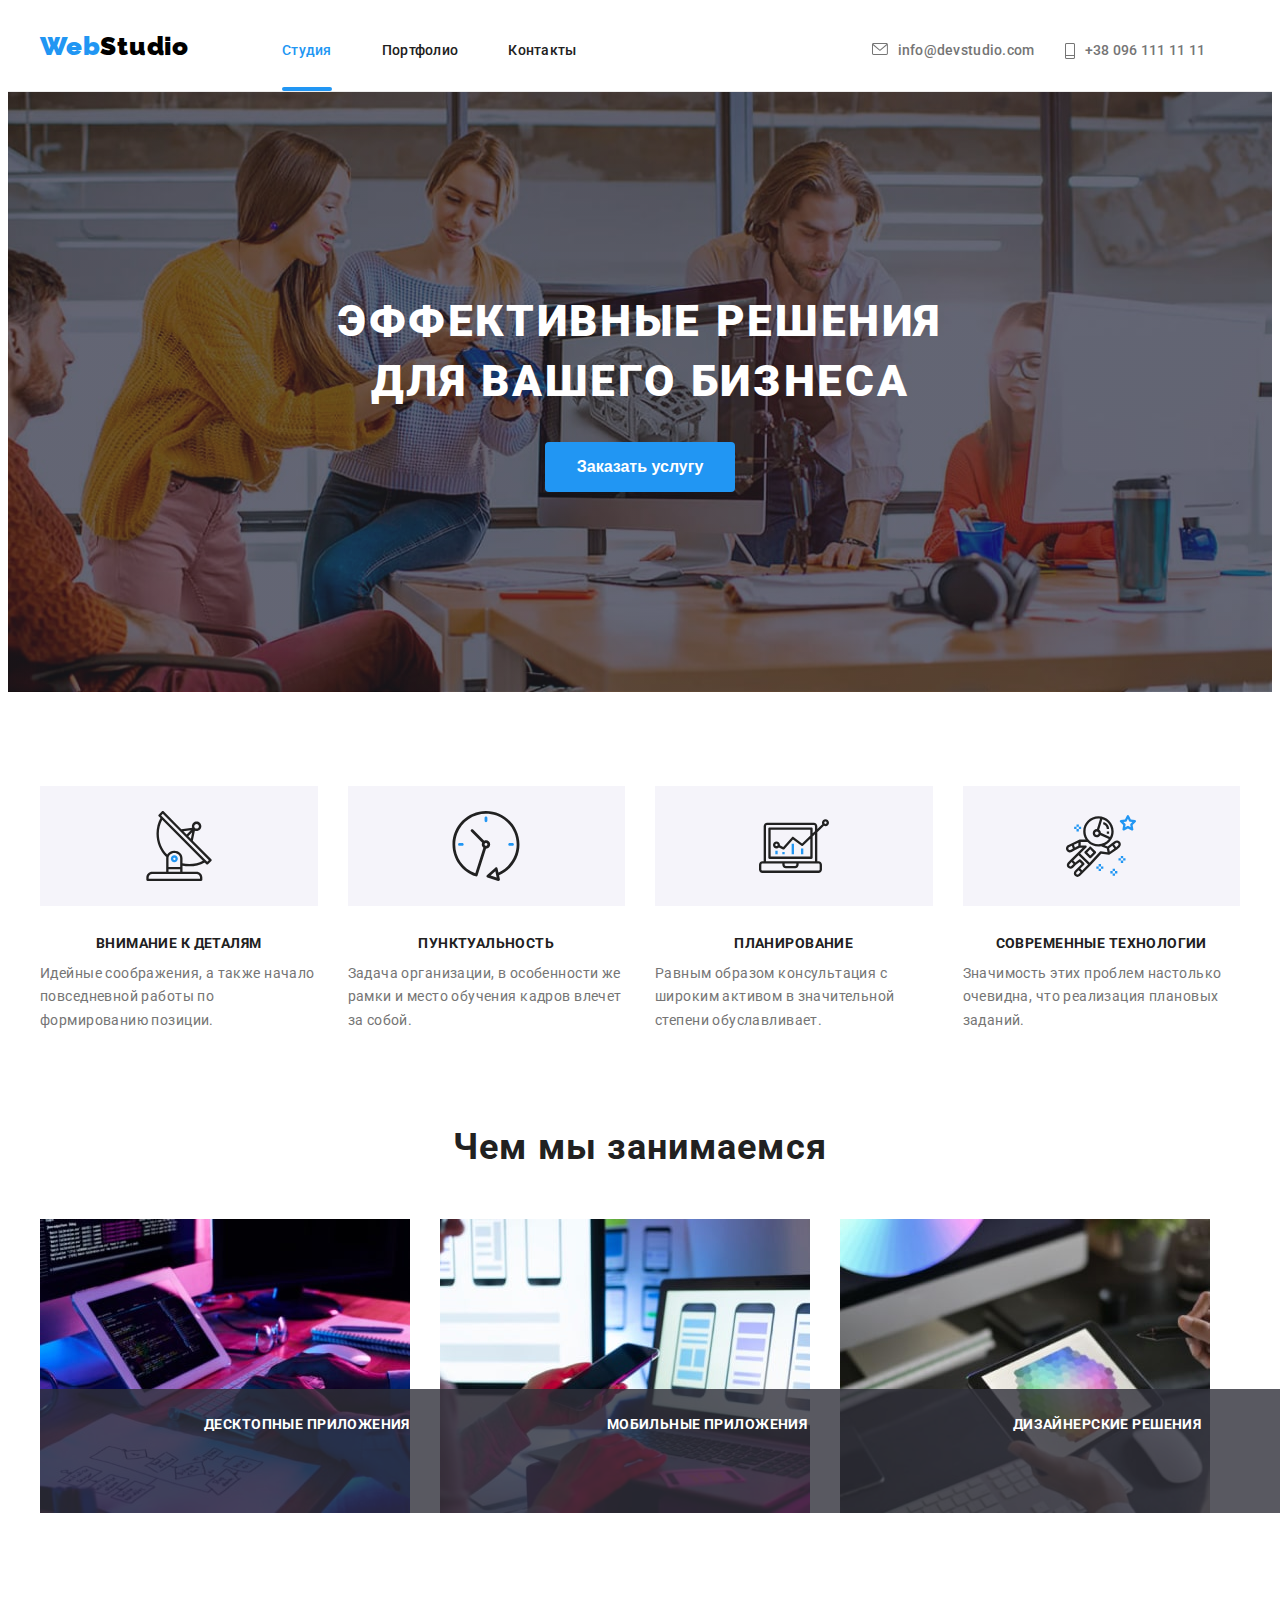
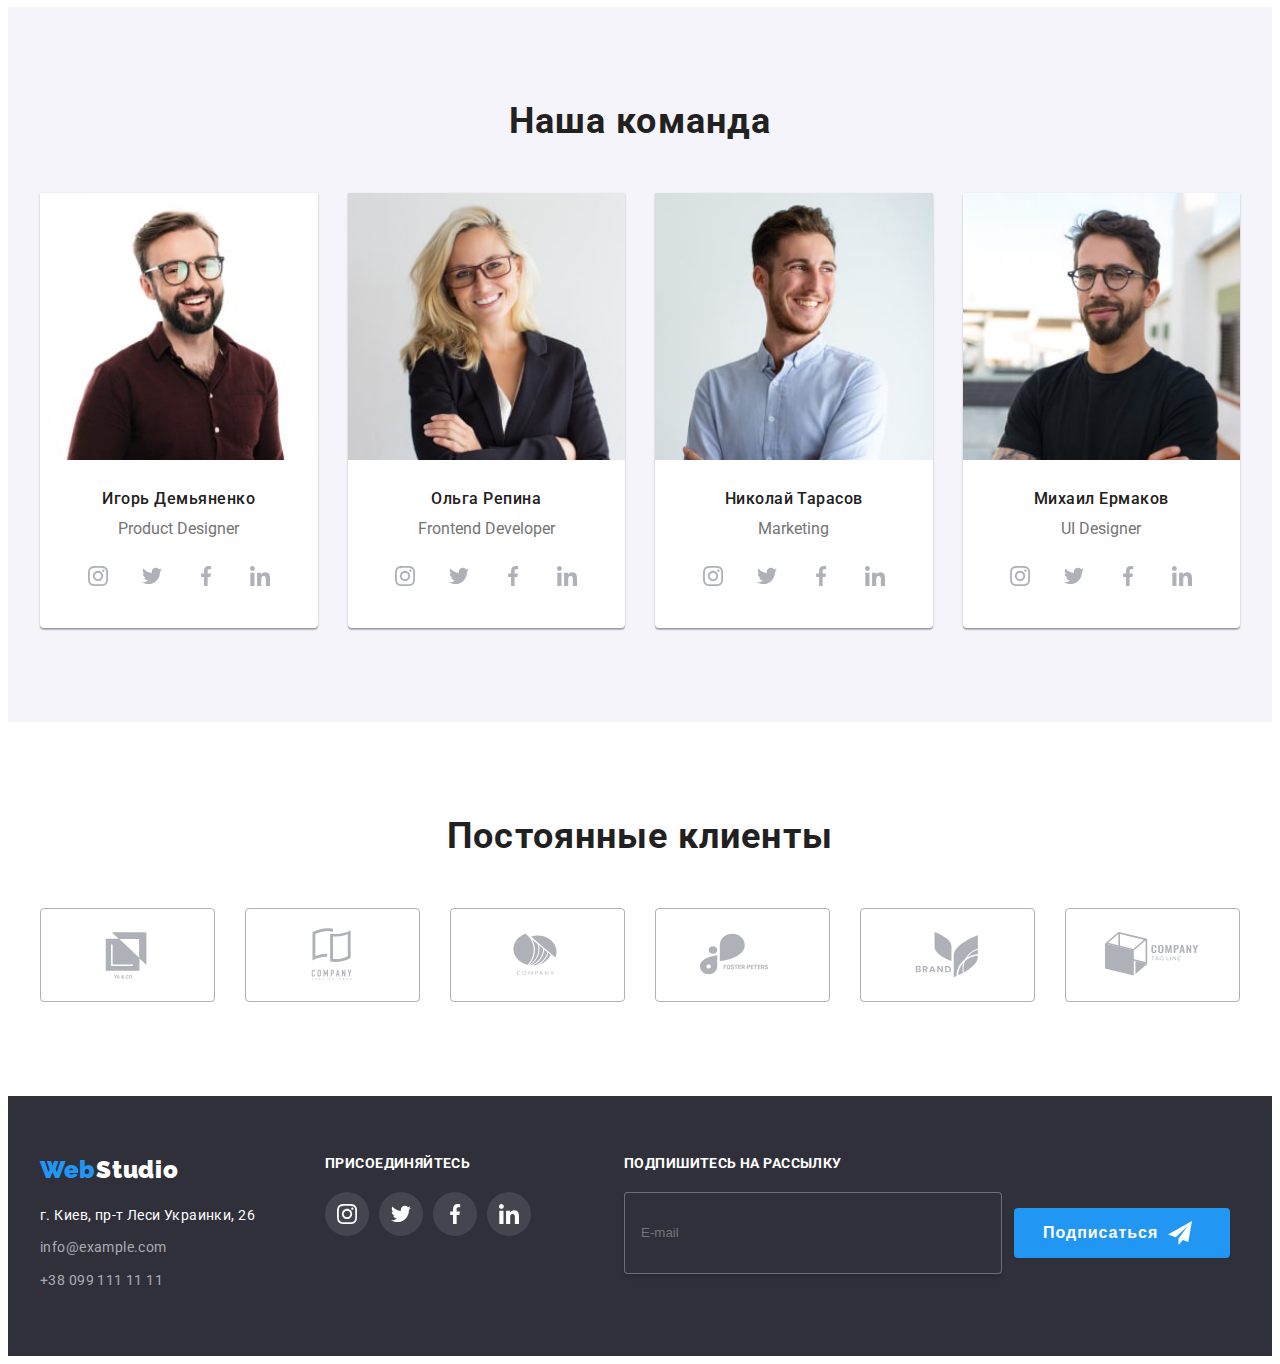
==== commit d551d7aa: "header finished fool" ====
--- a/index.html
+++ b/index.html
@@ -54,7 +54,7 @@
                     </button>
                     <ul class="mob-menu-list list">
                         <li class="mob-menu-item">
-                            <a href="./index.html" class="mob-menu-link current link ">Студия</a>
+                            <a href="./index.html" class="mob-menu-link active link ">Студия</a>
                         </li>
                         <li class="mob-menu-item">
                             <a href="./portfolio.html" class="mob-menu-link link"
--- a/css/main.min.css
+++ b/css/main.min.css
@@ -1,2 +1,2 @@
-:root{--primary-text-color: #212121;--special-color: #2196f3;--color-contact: #757575;--color-light: #ffffff;--color-of-details: #ececec;--color-background: #f5f4fa;--color-image: #2f303a;--color-footer-contact: rgba(255, 255, 255, 0.6);--color-border: #eeeeee;--color-footer-social: #44454e;--color-teachers-social: #afb1b8;--color-details-info: #e5e5e5}body{font-family:'Roboto', sans-serif;color:var(--primary-text-color)}.link{text-decoration:none;transition:color 250ms cubic-bezier(0.4, 0, 0.2, 1),background-color 250ms cubic-bezier(0.4, 0, 0.2, 1)}.vissually-hidden{position:absolute;white-space:nowrap;width:1px;height:1px;overflow:hidden;border:0;padding:0;clip:rect(0 0 0 0);clip-path:inset(50%);margin:-1px}.grey{color:var(--color-contact)}.white{color:var(--color-light)}p,h1,h2,h3,h4,h5,h6{margin:0}img{display:block;max-width:100%;height:auto}ul{list-style-type:none;margin:0;padding:0}.container{width:100%;padding-left:15px;padding-right:15px;margin-left:auto;margin-right:auto}@media screen and (min-width: 480px){.container{width:480px}}@media screen and (min-width: 768px){.container{width:768px}}@media screen and (min-width: 1200px){.container{width:1200px}}.backdrop{position:fixed;width:100vw;height:100vh;background-color:rgba(0,0,0,0.2);top:0}.modal{position:absolute;min-width:528px;min-height:581px;background-color:var(--color-light);box-shadow:0px 2px 1px rgba(0,0,0,0.2),1px 0px 1px rgba(0,0,0,0.14),3px 0px 1px rgba(0,0,0,0.12);border-radius:4px;top:50%;left:50%;transform:translate(-50%, -50%);padding:40px;text-align:center}.is-hidden{visibility:hidden;opacity:0;pointer-events:none}.modal-btn{display:flex;align-items:center;background-color:var(--color-light);border-color:rgba(0,0,0,0.1);border-radius:50px;width:30px;height:30px;position:absolute;right:8px;top:8px;padding:6px;transition:fill 250ms cubic-bezier(0.4, 0, 0.2, 1)}.modal-btn:hover{fill:var(--special-color)}.modal-title{font-weight:700;font-size:20px;line-height:1.15;letter-spacing:0.03em;text-align:center;color:var(--primary-text-color);margin-bottom:12px}.modal-label{display:block;margin-bottom:4px;font-size:12px;line-height:1.2;font-weight:400;letter-spacing:0.01em;color:var(--color-contact);text-align:start}.modal-input-icon{position:absolute;top:20%;left:15px;transition:fill 250ms cubic-bezier(0.4, 0, 0.2, 1)}.modal-input{width:100%;height:40px;background-color:transparent;border:1px solid rgba(33,33,33,0.2);border-radius:4px;padding-left:42px;outline:none;margin-bottom:10px;transition:border-color 250ms cubic-bezier(0.4, 0, 0.2, 1)}.modal-input:focus{border-color:var(--special-color)}.modal-input:focus+.modal-input-icon{fill:var(--special-color)}.modal-text{width:100%;height:120px;background-color:transparent;border:1px solid rgba(33,33,33,0.2);border-radius:5px;resize:none;padding:12px 16px;margin-bottom:20px}.input-wrap{display:block;position:relative}.check-text{font-size:14px;line-height:1.2;color:var(--color-contact);display:flex;position:relative}.check-link{color:var(--special-color);margin-left:5px}.check-text span{width:16px;height:15px;border:2px solid var(--primary-text-color);border-radius:2px;margin-right:9px;display:flex;align-items:center;justify-content:center;transition:background-color 250ms cubic-bezier(0.4, 0, 0.2, 1),border 250ms cubic-bezier(0.4, 0, 0.2, 1)}.input-check:checked+.check-text span{background-color:var(--special-color);border:none}.input-icon-check{fill:var(--color-light)}.form__btn-contact{color:var(--color-light);font-size:16px;line-height:1.87;font-weight:400;letter-spacing:0.06em;padding:10px 55px;border:none;border-radius:4px;background-color:var(--special-color);box-shadow:0px 4px 4px rgba(0,0,0,0.15);margin-top:30px}.title-all{font-family:Roboto;font-weight:700;font-size:28px;line-height:1.17;text-align:center;letter-spacing:0.03em;margin-bottom:30px}@media screen and (min-width: 1200px){.title-all{font-size:36px;line-height:1.16;margin-bottom:50px}}.page-header{padding-top:10px;padding-bottom:10px}@media screen and (min-width: 768px){.page-header{border-bottom:solid 1px var(--color-of-details);padding-top:21px;padding-bottom:0}}.page-header__container{display:flex;align-items:center}@media screen and (min-width: 768px){.page-header__container{align-items:stretch}}@media screen and (min-width: 768px){.page-header__info-nav{display:flex;align-items:baseline}}.logo{font-size:24px;line-height:1.16;font-family:'Raleway', sans-serif;letter-spacing:0.03em;font-weight:700}@media screen and (min-width: 768px){.logo{margin-right:88px}}.menu__list{display:none}@media screen and (min-width: 768px){.menu__list{display:flex}}.menu__list .list:not(:last-child){margin-right:50px}.menu__list .current::after{color:var(--special-color);content:'';height:4px;width:100%;background-color:var(--special-color);border-radius:2px;display:block;position:absolute;bottom:0}.menu__list .link{padding-bottom:32px}.menu__list .link:hover,.menu__list .link:focus{color:var(--special-color)}.menu__list-item{position:relative;padding-bottom:32px}@media screen and (min-width: 768px){.menu__list-item:not(:last-child){margin-right:50px}}.page-header__contact{display:none}@media screen and (min-width: 768px){.page-header__contact{margin-left:83px;display:flex;flex-direction:column}}.page-header__contact .link:hover,.page-header__contact .link:focus{color:var(--special-color)}.menu__list-item-studio,.menu__list-item-portfolio,.menu__list-item-contact{color:var(--primary-text-color);font-weight:500;font-size:14px;line-height:1.14;letter-spacing:0.02em}.current{color:var(--special-color)}@media screen and (min-width: 768px){.page-header__contact-telephone{display:flex;align-items:flex-start;margin-top:10px}}.page-header__contact-icon{fill:currentColor}@media screen and (min-width: 768px){.page-header__contact-icon{margin-right:8px}}.page-header__contact-email,.page-header__contact-telephone{font-weight:500;letter-spacing:0.02em}@media screen and (min-width: 768px){.page-header__contact-email,.page-header__contact-telephone{font-size:12px;line-height:1.16}}.menu-open{background:transparent;border:none;display:block;margin-left:auto;padding:0}@media screen and (min-width: 768px){.menu-open{display:none}}.mob-menu{display:flex;flex-direction:column;justify-content:space-between;position:fixed;top:0;left:0;background-color:#ffffff;width:100vw;height:100vh;padding:48px 40px}.menu-top{flex-shrink:0}.menu-close{display:block;position:absolute;top:10px;right:15px;background-color:transparent;border:none;padding:0}.mob-menu-item:not(:last-child){margin-bottom:32px}.mob-menu-link{font-weight:500;font-size:40px;line-height:1.17;letter-spacing:0.02em;color:var(--primary-text-color)}.mob-menu-tel{font-weight:500;font-size:34px;line-height:1.17;letter-spacing:0.02em;color:var(--special-color);display:block;margin-bottom:32px}.mob-menu-email{font-weight:500;font-size:24px;line-height:1.16;letter-spacing:0.02em;color:var(--color-contact);display:block;margin-bottom:64px}.mob-social-list{display:flex}.mob-social-link{font-weight:500;font-size:18px;line-height:1.22;letter-spacing:0.02em;color:var(--special-color);margin-right:20px}.hero{background-color:var(--color-image);text-align:center;padding-top:118px;padding-bottom:118px}@media screen and (min-width: 1200px){.hero{padding-top:200px;padding-bottom:200px}}.overlay{background-image:linear-gradient(rgba(47,48,58,0.4), rgba(47,48,58,0.4)),url("../images/hero/overlay-mob-1x.jpg");background-repeat:no-repeat;background-position:center;background-size:cover;margin:0 auto;max-width:1600px;flex-grow:1}@media (min-device-pixel-ratio: 2), (min-resolution: 192dpi), (min-resolution: 2dppx){.overlay{background-image:linear-gradient(rgba(47,48,58,0.4), rgba(47,48,58,0.4)),url(../images/hero/overlay-mob-2x.jpg)}}@media screen and (min-width: 768px){.overlay{background-image:linear-gradient(rgba(47,48,58,0.4), rgba(47,48,58,0.4)),url(../images/hero/overlay-tablet-1x.jpg)}}@media screen and (min-width: 768px) and (min-device-pixel-ratio: 2), screen and (min-width: 768px) and (min-resolution: 192dpi), screen and (min-width: 768px) and (min-resolution: 2dppx){.overlay{background-image:linear-gradient(rgba(47,48,58,0.4), rgba(47,48,58,0.4)),url(../images/hero/overlay-tablet-2x.jpg)}}@media screen and (min-width: 1200px){.overlay{background-image:linear-gradient(rgba(47,48,58,0.4), rgba(47,48,58,0.4)),url(../images/hero/overlay-desktop-1x.jpg)}}@media screen and (min-width: 1200px) and (min-device-pixel-ratio: 2), screen and (min-width: 1200px) and (min-resolution: 192dpi), screen and (min-width: 1200px) and (min-resolution: 2dppx){.overlay{background-image:linear-gradient(rgba(47,48,58,0.4), rgba(47,48,58,0.4)),url(../images/hero/overlay-desktop-2x.jpg)}}.hero__title{color:var(--color-light);font-size:26px;line-height:1.61;font-weight:900;letter-spacing:0.06em;width:360px;max-width:696px;margin-bottom:30px;margin-right:auto;margin-left:auto}@media screen and (min-width: 1200px){.hero__title{font-size:44px;line-height:1.36;width:696px}}.hero__btn{padding:10px 32px;background-color:var(--special-color);border-radius:4px;font-size:16px;font-weight:700;line-height:1.87;cursor:pointer;color:var(--color-light);border:none;transition:box-shadow 250ms cubic-bezier(0.4, 0, 0.2, 1)}.hero__btn:hover{box-shadow:0px 4px 4px rgba(0,0,0,0.15)}.main__portfolio{padding-top:60px;padding-bottom:60px}@media screen and (min-width: 1200px){.main__portfolio{padding-top:100px;padding-bottom:94px}}.main__portfolio-nav{display:flex;flex-wrap:wrap;justify-content:start;margin-bottom:-15px}@media screen and (min-width: 768px){.main__portfolio-nav{justify-content:center}}.main__portfolio-nav .main__portfolio-nav-item:not(:last-child){margin-right:8px}.main__portfolio-nav-item{margin-bottom:15px}.btn__nav{background:var(--color-background);border-radius:4px;border:none;font-weight:500;font-size:16px;line-height:1.62;letter-spacing:0.03em;cursor:pointer;padding:6px 22px;transition:background-color 250ms cubic-bezier(0.4, 0, 0.2, 1),color 250ms cubic-bezier(0.4, 0, 0.2, 1),border 250ms cubic-bezier(0.4, 0, 0.2, 1),box-shadow 250ms cubic-bezier(0.4, 0, 0.2, 1)}.btn__nav:hover,.btn__nav:focus{background-color:var(--special-color);border:none;color:var(--color-light);box-shadow:0px 3px 1px rgba(0,0,0,0.1),0px 1px 2px rgba(0,0,0,0.08),0px 2px 2px rgba(0,0,0,0.12)}.main__information-project-details{margin-bottom:-30px;margin-top:40px}.main__information-project-details img{width:100%}@media screen and (min-width: 768px){.main__information-project-details{display:flex;flex-wrap:wrap;margin-right:-30px}}@media screen and (min-width: 1200px){.main__information-project-details{margin-top:50px}}.main__information-project-item{margin-bottom:30px;background:var(--color-light);transition:box-shadow 250ms cubic-bezier(0.4, 0, 0.2, 1)}.main__information-project-item:hover{box-shadow:0px 3px 1px rgba(0,0,0,0.1),0px 1px 2px rgba(0,0,0,0.08),0px 2px 2px rgba(0,0,0,0.12)}.main__information-project-item:hover .main__information-project-item-text{transform:translateY(0%)}@media screen and (min-width: 768px){.main__information-project-item{width:calc(100% / 2 - 30px);margin-right:30px}}@media screen and (min-width: 1200px){.main__information-project-item{width:calc(100% / 3 - 30px);margin-right:30px}}.main__information-project-item-card{position:relative;overflow:hidden}.main__information-project-item-text{font-style:normal;font-size:18px;line-height:calc(28 / 18);letter-spacing:0.03em;color:var(--color-light);width:100%;height:100%;position:absolute;top:0;left:0;padding:63px 24px;background-color:rgba(33,150,243,0.9);transform:translateY(101%);transition:transform 250ms cubic-bezier(0.4, 0, 0.2, 1)}.main__information-project-item-border{border-left:1px solid var(--color-border);border-right:1px solid var(--color-border);border-bottom:1px solid var(--color-border);padding:20px 24px}.main__information-project-item-title{font-weight:700;font-size:18px;line-height:2;letter-spacing:0.06em;color:var(--primary-text-color)}.detail{font-size:16px;line-height:1.87;letter-spacing:0.03em;margin-top:4px}.skils.section{padding-top:60px;padding-bottom:60px}@media screen and (min-width: 1200px){.skils.section{padding-top:94px;padding-bottom:47px}}.skils__details-list{margin-bottom:-30px}@media screen and (min-width: 768px){.skils__details-list{display:flex;flex-wrap:wrap;margin-left:-30px}}.skils__details-item{margin-bottom:30px}@media screen and (min-width: 768px){.skils__details-item{width:calc(100% / 2 - 30px);margin-left:30px}}@media screen and (min-width: 1200px){.skils__details-item{width:calc(100% / 4 - 30px);margin-left:30px}}.skils__details-block{display:flex;justify-content:center;align-items:center;margin-bottom:30px;background-color:var(--color-background);padding-top:25px;padding-bottom:25px}.skils__details-title{font-weight:700;font-size:14px;line-height:1.14;letter-spacing:0.03em;text-align:center}.grey.text{font-family:Roboto;font-size:14px;line-height:1.71;letter-spacing:0.03em;margin-top:10px;display:block}.work-details.section{padding-top:47px;padding-bottom:94px}@media screen and (max-width: 1199px){.work-details.section{display:none}}.work-details__gallery-list{display:flex}.work-details__gallery-list .list:not(:last-child){margin-right:30px}.work-details__gallery-item-box{position:relative}.work-details__gallery-item-text{position:absolute;bottom:0;left:0;color:var(--color-light);background-color:rgba(47,48,58,0.8);width:100%;height:70px;font-weight:700;font-size:14px;line-height:calc(16 / 14);text-align:center;letter-spacing:0.03em;padding:27px 82px;text-transform:uppercase}@media screen and (min-width: 1200px){.work{font-size:36px;line-height:1.16;margin-bottom:50px}}.teachers{background-color:var(--color-background);padding-top:60px;padding-bottom:60px}@media screen and (min-width: 1200px){.teachers{padding-top:94px;padding-bottom:94px}}.teachers__list{margin-bottom:-30px}.teachers__list img{width:100%}@media screen and (min-width: 768px){.teachers__list{display:flex;flex-wrap:wrap;margin-left:-30px}}.teachers__list .teachers__socials-list{display:flex;justify-content:center;margin-top:16px}.teachers__item{background-color:var(--color-light);box-shadow:0px 1px 3px rgba(0,0,0,0.12),0px 1px 1px rgba(0,0,0,0.14),0px 2px 1px rgba(0,0,0,0.2);border-radius:0px 0px 4px 4px;margin-bottom:30px}@media screen and (min-width: 768px){.teachers__item{width:calc(100% / 2 - 30px);margin-left:30px}}@media screen and (min-width: 1200px){.teachers__item{width:calc(100% / 4 - 30px);margin-left:30px}}.teachers__item-names{padding-top:30px;padding-bottom:24px}@media screen and (min-width: 1200px){.teachers__item-names{padding-bottom:30px}}.teachers__item-names-title{font-weight:500;font-size:16px;line-height:1.18;text-align:center;letter-spacing:0.03em}.teachers__socials-item{width:44px;height:44px;margin-right:10px}.teachers__socials-item:last-child{margin-right:0}.teachers__socials-item .teachers__socials-link{width:100%;height:100%;border-radius:50%;display:flex;align-items:center;justify-content:center;color:var(--color-teachers-social)}.teachers__socials-item .teachers__socials-link:hover,.teachers__socials-item .teachers__socials-link:focus{background-color:var(--special-color);color:var(--color-light)}.teachers__socials-icon{fill:currentColor}.grey.workers{text-align:center;font-weight:400;margin-top:10px}.clients.section{padding-top:60px;padding-bottom:60px}@media screen and (min-width: 1200px){.clients.section{padding-top:94px;padding-bottom:94px}}.clients__socials-list{display:flex;flex-wrap:wrap;margin-left:-30px;margin-bottom:-30px}.clients__socials-item{width:100%;width:calc(100% / 2 - 30px);margin-left:30px;margin-bottom:30px;margin-bottom:30px}@media screen and (min-width: 768px){.clients__socials-item{width:calc(100% / 3 - 30px);margin-left:30px}}@media screen and (min-width: 1200px){.clients__socials-item{width:calc(100% / 6 - 30px);margin-left:30px}}.clients__socials-link{display:flex;justify-content:center;align-items:center;height:92px;border:solid 1px var(--color-teachers-social);border-radius:4px;fill:var(--color-teachers-social);transition:fill 250ms cubic-bezier(0.4, 0, 0.2, 1),border 250ms cubic-bezier(0.4, 0, 0.2, 1)}.clients__socials-link:hover,.clients__socials-link:focus{fill:var(--special-color);border:solid 1px var(--special-color)}.page-footer{background-color:var(--color-image);padding-top:60px;padding-bottom:60px}.page-footer__container{text-align:center}@media screen and (min-width: 1200px){.page-footer__container{display:flex;text-align:start}}@media screen and (min-width: 768px){.page-footer__version-tablet{display:flex;justify-content:center}}.page-footer__contact{margin-bottom:60px}@media screen and (min-width: 768px){.page-footer__contact{margin-right:165px}}@media screen and (min-width: 1200px){.page-footer__contact{margin-right:70px;text-align:start;margin-bottom:0px}}.page-footer__logo{font-family:Raleway;font-weight:700;font-size:24px;line-height:1.16;letter-spacing:0.03em;display:block}.page-footer__address{font-size:14px;font-weight:400;font-style:normal;line-height:1.71;letter-spacing:0.03em;margin-top:20px}.page-footer__contact-info{color:var(--color-footer-contact);font-size:14px;line-height:1.71;letter-spacing:0.03em;display:block}.page-footer__email{margin-top:8px;margin-bottom:8px}@media screen and (min-width: 1200px){.page-footer__email{margin-top:9px;margin-bottom:9px}}.page-footer__social-title{font-weight:700;font-size:14px;line-height:1.14;letter-spacing:0.03em;text-transform:uppercase}.page-footer__socials-list{display:flex;justify-content:center;margin-top:20px;margin-bottom:60px}.page-footer__socials-item{width:44px;height:44px;margin-right:10px}.page-footer__socials-item:last-child{margin-right:0}.page-footer__socials-link{width:100%;height:100%;border-radius:50%;background-color:var(--color-footer-social);display:flex;align-items:center;justify-content:center;color:#ffffff}.page-footer__socials-link:hover,.page-footer__socials-link:focus{background-color:var(--special-color)}.page-footer__socials-icon{width:20px;height:20px;fill:currentColor}@media screen and (min-width: 1200px){.page-footer__client{margin-left:93px}}.page-footer__title{font-weight:700;font-size:14px;line-height:1.14;letter-spacing:0.03em;text-transform:uppercase}.confirmation-email{display:flex;flex-direction:column;align-items:center}@media screen and (min-width: 1200px){.confirmation-email{flex-direction:row}}.footer-input{width:450px;height:50px;background-color:var(--color-image);border:1px solid rgba(255,255,255,0.3);border-radius:4px;box-shadow:0px 4px 4px rgba(0,0,0,0.15);color:var(--color-contact);padding-left:16px;padding-top:15px;padding-bottom:15px;margin-top:20px;margin-bottom:20px}@media screen and (max-width: 479px){.footer-input{width:100%;margin-right:12px}}@media screen and (min-width: 1200px){.footer-input{width:358px;margin-right:12px}}.page-footer__btn-email{color:var(--color-light);background-color:var(--special-color);border-radius:4px;border:none;padding:10px 62px 10px 29px;font-weight:700;font-size:16px;line-height:1.87;letter-spacing:0.06em;position:relative}.page-footer__btn-email span{margin-left:10px}.page-footer__icon{position:absolute;fill:var(--color-light);top:50%;transform:translateY(-50%)}
+:root{--primary-text-color: #212121;--special-color: #2196f3;--color-contact: #757575;--color-light: #ffffff;--color-of-details: #ececec;--color-background: #f5f4fa;--color-image: #2f303a;--color-footer-contact: rgba(255, 255, 255, 0.6);--color-border: #eeeeee;--color-footer-social: #44454e;--color-teachers-social: #afb1b8;--color-details-info: #e5e5e5}body{font-family:'Roboto', sans-serif;color:var(--primary-text-color)}.link{text-decoration:none;transition:color 250ms cubic-bezier(0.4, 0, 0.2, 1),background-color 250ms cubic-bezier(0.4, 0, 0.2, 1)}.vissually-hidden{position:absolute;white-space:nowrap;width:1px;height:1px;overflow:hidden;border:0;padding:0;clip:rect(0 0 0 0);clip-path:inset(50%);margin:-1px}.grey{color:var(--color-contact)}.white{color:var(--color-light)}p,h1,h2,h3,h4,h5,h6{margin:0}img{display:block;max-width:100%;height:auto}ul{list-style-type:none;margin:0;padding:0}.container{width:100%;padding-left:15px;padding-right:15px;margin-left:auto;margin-right:auto}@media screen and (min-width: 480px){.container{width:480px}}@media screen and (min-width: 768px){.container{width:768px}}@media screen and (min-width: 1200px){.container{width:1200px}}.backdrop{position:fixed;width:100vw;height:100vh;background-color:rgba(0,0,0,0.2);top:0}.modal{position:absolute;min-width:528px;min-height:581px;background-color:var(--color-light);box-shadow:0px 2px 1px rgba(0,0,0,0.2),1px 0px 1px rgba(0,0,0,0.14),3px 0px 1px rgba(0,0,0,0.12);border-radius:4px;top:50%;left:50%;transform:translate(-50%, -50%);padding:40px;text-align:center}.is-hidden{visibility:hidden;opacity:0;pointer-events:none}.modal-btn{display:flex;align-items:center;background-color:var(--color-light);border-color:rgba(0,0,0,0.1);border-radius:50px;width:30px;height:30px;position:absolute;right:8px;top:8px;padding:6px;transition:fill 250ms cubic-bezier(0.4, 0, 0.2, 1)}.modal-btn:hover{fill:var(--special-color)}.modal-title{font-weight:700;font-size:20px;line-height:1.15;letter-spacing:0.03em;text-align:center;color:var(--primary-text-color);margin-bottom:12px}.modal-label{display:block;margin-bottom:4px;font-size:12px;line-height:1.2;font-weight:400;letter-spacing:0.01em;color:var(--color-contact);text-align:start}.modal-input-icon{position:absolute;top:20%;left:15px;transition:fill 250ms cubic-bezier(0.4, 0, 0.2, 1)}.modal-input{width:100%;height:40px;background-color:transparent;border:1px solid rgba(33,33,33,0.2);border-radius:4px;padding-left:42px;outline:none;margin-bottom:10px;transition:border-color 250ms cubic-bezier(0.4, 0, 0.2, 1)}.modal-input:focus{border-color:var(--special-color)}.modal-input:focus+.modal-input-icon{fill:var(--special-color)}.modal-text{width:100%;height:120px;background-color:transparent;border:1px solid rgba(33,33,33,0.2);border-radius:5px;resize:none;padding:12px 16px;margin-bottom:20px}.input-wrap{display:block;position:relative}.check-text{font-size:14px;line-height:1.2;color:var(--color-contact);display:flex;position:relative}.check-link{color:var(--special-color);margin-left:5px}.check-text span{width:16px;height:15px;border:2px solid var(--primary-text-color);border-radius:2px;margin-right:9px;display:flex;align-items:center;justify-content:center;transition:background-color 250ms cubic-bezier(0.4, 0, 0.2, 1),border 250ms cubic-bezier(0.4, 0, 0.2, 1)}.input-check:checked+.check-text span{background-color:var(--special-color);border:none}.input-icon-check{fill:var(--color-light)}.form__btn-contact{color:var(--color-light);font-size:16px;line-height:1.87;font-weight:400;letter-spacing:0.06em;padding:10px 55px;border:none;border-radius:4px;background-color:var(--special-color);box-shadow:0px 4px 4px rgba(0,0,0,0.15);margin-top:30px}.title-all{font-family:Roboto;font-weight:700;font-size:28px;line-height:1.17;text-align:center;letter-spacing:0.03em;margin-bottom:30px}@media screen and (min-width: 1200px){.title-all{font-size:36px;line-height:1.16;margin-bottom:50px}}.page-header{padding-top:10px;padding-bottom:10px}@media screen and (min-width: 768px){.page-header{border-bottom:solid 1px var(--color-of-details);padding-top:21px;padding-bottom:0}}@media screen and (min-width: 1200px){.page-header{padding-top:24px}}.page-header__container{display:flex;align-items:center}@media screen and (min-width: 768px){.page-header__container{align-items:stretch}}@media screen and (min-width: 1200px){.page-header__container{align-items:baseline}}@media screen and (min-width: 768px){.page-header__info-nav{display:flex;align-items:baseline}}.logo{font-size:24px;line-height:1.16;font-family:'Raleway', sans-serif;letter-spacing:0.03em;font-weight:700}@media screen and (min-width: 768px){.logo{margin-right:88px}}@media screen and (min-width: 1200px){.logo{margin-right:93px;font-size:26px;line-height:1.15}}.menu__list{display:none}@media screen and (min-width: 768px){.menu__list{display:flex}}@media screen and (min-width: 1200px){.menu__list{margin-right:295px}}.menu__list .current::after{color:var(--special-color);content:'';height:4px;width:100%;background-color:var(--special-color);border-radius:2px;display:block;position:absolute;bottom:0}.menu__list .link{padding-bottom:32px}.menu__list .link:hover,.menu__list .link:focus{color:var(--special-color)}.menu__list-item{position:relative;padding-bottom:32px}@media screen and (min-width: 768px){.menu__list-item:not(:last-child){margin-right:50px}}.page-header__contact{display:none}@media screen and (min-width: 768px){.page-header__contact{margin-left:83px;display:flex;flex-direction:column}}@media screen and (min-width: 1200px){.page-header__contact{flex-direction:row;margin-left:0px}}.page-header__contact .link:hover,.page-header__contact .link:focus{color:var(--special-color)}.menu__list-item-studio,.menu__list-item-portfolio,.menu__list-item-contact{color:var(--primary-text-color);font-weight:500;font-size:14px;line-height:1.14;letter-spacing:0.02em}.current{color:var(--special-color)}@media screen and (min-width: 768px){.page-header__contact-telephone{display:flex;align-items:flex-start;margin-top:10px}}@media screen and (min-width: 1200px){.page-header__contact-telephone{margin-top:0}}.page-header__contact-icon{fill:currentColor}@media screen and (min-width: 768px){.page-header__contact-icon{margin-right:8px}}@media screen and (min-width: 1200px){.page-header__contact-icon{margin-right:10px}}.page-header__contact-email,.page-header__contact-telephone{font-weight:500;letter-spacing:0.02em}@media screen and (min-width: 768px){.page-header__contact-email,.page-header__contact-telephone{font-size:12px;line-height:1.16}}@media screen and (min-width: 1200px){.page-header__contact-email,.page-header__contact-telephone{font-size:14px;line-height:1.14}}@media screen and (min-width: 1200px){.page-header__contact-email{margin-right:30px}}.page-header__icon:active{fill:var(--special-color)}.menu-open{background:transparent;border:none;display:block;margin-left:auto;padding:0}@media screen and (min-width: 768px){.menu-open{display:none}}.mob-menu{display:flex;flex-direction:column;justify-content:space-between;position:fixed;top:0;left:0;background-color:#ffffff;width:100vw;height:100vh;padding:48px 40px;z-index:1}.menu-top{flex-shrink:0}.menu-close{display:block;position:absolute;top:10px;right:15px;background-color:transparent;border:none;padding:0}.mob-menu-item:not(:last-child){margin-bottom:32px}.mob-menu-link{font-weight:500;font-size:40px;line-height:1.17;letter-spacing:0.02em;color:var(--primary-text-color)}.mob-menu-link:active{color:var(--special-color)}.mob-menu-tel{font-weight:500;font-size:34px;line-height:1.17;letter-spacing:0.02em;color:var(--special-color);display:block;margin-bottom:32px}.mob-menu-email{font-weight:500;font-size:24px;line-height:1.16;letter-spacing:0.02em;color:var(--color-contact);display:block;margin-bottom:64px}.mob-social-list{display:flex}.mob-social-link{font-weight:500;font-size:18px;line-height:1.22;letter-spacing:0.02em;color:var(--special-color);margin-right:20px}.hero{background-color:var(--color-image);text-align:center;padding-top:118px;padding-bottom:118px}@media screen and (min-width: 1200px){.hero{padding-top:200px;padding-bottom:200px}}.overlay{background-image:linear-gradient(rgba(47,48,58,0.4), rgba(47,48,58,0.4)),url("../images/hero/overlay-mob-1x.jpg");background-repeat:no-repeat;background-position:center;background-size:cover;margin:0 auto;max-width:1600px;flex-grow:1}@media (min-device-pixel-ratio: 2), (min-resolution: 192dpi), (min-resolution: 2dppx){.overlay{background-image:linear-gradient(rgba(47,48,58,0.4), rgba(47,48,58,0.4)),url(../images/hero/overlay-mob-2x.jpg)}}@media screen and (min-width: 768px){.overlay{background-image:linear-gradient(rgba(47,48,58,0.4), rgba(47,48,58,0.4)),url(../images/hero/overlay-tablet-1x.jpg)}}@media screen and (min-width: 768px) and (min-device-pixel-ratio: 2), screen and (min-width: 768px) and (min-resolution: 192dpi), screen and (min-width: 768px) and (min-resolution: 2dppx){.overlay{background-image:linear-gradient(rgba(47,48,58,0.4), rgba(47,48,58,0.4)),url(../images/hero/overlay-tablet-2x.jpg)}}@media screen and (min-width: 1200px){.overlay{background-image:linear-gradient(rgba(47,48,58,0.4), rgba(47,48,58,0.4)),url(../images/hero/overlay-desktop-1x.jpg)}}@media screen and (min-width: 1200px) and (min-device-pixel-ratio: 2), screen and (min-width: 1200px) and (min-resolution: 192dpi), screen and (min-width: 1200px) and (min-resolution: 2dppx){.overlay{background-image:linear-gradient(rgba(47,48,58,0.4), rgba(47,48,58,0.4)),url(../images/hero/overlay-desktop-2x.jpg)}}.hero__title{color:var(--color-light);font-size:26px;line-height:1.61;font-weight:900;letter-spacing:0.06em;width:360px;max-width:696px;margin-bottom:30px;margin-right:auto;margin-left:auto}@media screen and (min-width: 1200px){.hero__title{font-size:44px;line-height:1.36;width:696px}}.hero__btn{padding:10px 32px;background-color:var(--special-color);border-radius:4px;font-size:16px;font-weight:700;line-height:1.87;cursor:pointer;color:var(--color-light);border:none;transition:box-shadow 250ms cubic-bezier(0.4, 0, 0.2, 1)}.hero__btn:hover{box-shadow:0px 4px 4px rgba(0,0,0,0.15)}.main__portfolio{padding-top:60px;padding-bottom:60px}@media screen and (min-width: 1200px){.main__portfolio{padding-top:100px;padding-bottom:94px}}.main__portfolio-nav{display:flex;flex-wrap:wrap;justify-content:start;margin-bottom:-15px}@media screen and (min-width: 768px){.main__portfolio-nav{justify-content:center}}.main__portfolio-nav .main__portfolio-nav-item:not(:last-child){margin-right:8px}.main__portfolio-nav-item{margin-bottom:15px}.btn__nav{background:var(--color-background);border-radius:4px;border:none;font-weight:500;font-size:16px;line-height:1.62;letter-spacing:0.03em;cursor:pointer;padding:6px 22px;transition:background-color 250ms cubic-bezier(0.4, 0, 0.2, 1),color 250ms cubic-bezier(0.4, 0, 0.2, 1),border 250ms cubic-bezier(0.4, 0, 0.2, 1),box-shadow 250ms cubic-bezier(0.4, 0, 0.2, 1)}.btn__nav:hover,.btn__nav:focus{background-color:var(--special-color);border:none;color:var(--color-light);box-shadow:0px 3px 1px rgba(0,0,0,0.1),0px 1px 2px rgba(0,0,0,0.08),0px 2px 2px rgba(0,0,0,0.12)}.main__information-project-details{margin-bottom:-30px;margin-top:40px}.main__information-project-details img{width:100%}@media screen and (min-width: 768px){.main__information-project-details{display:flex;flex-wrap:wrap;margin-right:-30px}}@media screen and (min-width: 1200px){.main__information-project-details{margin-top:50px}}.main__information-project-item{margin-bottom:30px;background:var(--color-light);transition:box-shadow 250ms cubic-bezier(0.4, 0, 0.2, 1)}.main__information-project-item:hover{box-shadow:0px 3px 1px rgba(0,0,0,0.1),0px 1px 2px rgba(0,0,0,0.08),0px 2px 2px rgba(0,0,0,0.12)}.main__information-project-item:hover .main__information-project-item-text{transform:translateY(0%)}@media screen and (min-width: 768px){.main__information-project-item{width:calc(100% / 2 - 30px);margin-right:30px}}@media screen and (min-width: 1200px){.main__information-project-item{width:calc(100% / 3 - 30px);margin-right:30px}}.main__information-project-item-card{position:relative;overflow:hidden}.main__information-project-item-text{font-style:normal;font-size:18px;line-height:calc(28 / 18);letter-spacing:0.03em;color:var(--color-light);width:100%;height:100%;position:absolute;top:0;left:0;padding:63px 24px;background-color:rgba(33,150,243,0.9);transform:translateY(101%);transition:transform 250ms cubic-bezier(0.4, 0, 0.2, 1)}.main__information-project-item-border{border-left:1px solid var(--color-border);border-right:1px solid var(--color-border);border-bottom:1px solid var(--color-border);padding:20px 24px}.main__information-project-item-title{font-weight:700;font-size:18px;line-height:2;letter-spacing:0.06em;color:var(--primary-text-color)}.detail{font-size:16px;line-height:1.87;letter-spacing:0.03em;margin-top:4px}.skils.section{padding-top:60px;padding-bottom:60px}@media screen and (min-width: 1200px){.skils.section{padding-top:94px;padding-bottom:47px}}.skils__details-list{margin-bottom:-30px}@media screen and (min-width: 768px){.skils__details-list{display:flex;flex-wrap:wrap;margin-left:-30px}}.skils__details-item{margin-bottom:30px}@media screen and (min-width: 768px){.skils__details-item{width:calc(100% / 2 - 30px);margin-left:30px}}@media screen and (min-width: 1200px){.skils__details-item{width:calc(100% / 4 - 30px);margin-left:30px}}.skils__details-block{display:flex;justify-content:center;align-items:center;margin-bottom:30px;background-color:var(--color-background);padding-top:25px;padding-bottom:25px}.skils__details-title{font-weight:700;font-size:14px;line-height:1.14;letter-spacing:0.03em;text-align:center}.grey.text{font-family:Roboto;font-size:14px;line-height:1.71;letter-spacing:0.03em;margin-top:10px;display:block}.work-details.section{padding-top:47px;padding-bottom:94px}@media screen and (max-width: 1199px){.work-details.section{display:none}}.work-details__gallery-list{display:flex}.work-details__gallery-list .list:not(:last-child){margin-right:30px}.work-details__gallery-item-box{position:relative}.work-details__gallery-item-text{position:absolute;bottom:0;left:0;color:var(--color-light);background-color:rgba(47,48,58,0.8);width:100%;height:70px;font-weight:700;font-size:14px;line-height:calc(16 / 14);text-align:center;letter-spacing:0.03em;padding:27px 82px;text-transform:uppercase}@media screen and (min-width: 1200px){.work{font-size:36px;line-height:1.16;margin-bottom:50px}}.teachers{background-color:var(--color-background);padding-top:60px;padding-bottom:60px}@media screen and (min-width: 1200px){.teachers{padding-top:94px;padding-bottom:94px}}.teachers__list{margin-bottom:-30px}.teachers__list img{width:100%}@media screen and (min-width: 768px){.teachers__list{display:flex;flex-wrap:wrap;margin-left:-30px}}.teachers__list .teachers__socials-list{display:flex;justify-content:center;margin-top:16px}.teachers__item{background-color:var(--color-light);box-shadow:0px 1px 3px rgba(0,0,0,0.12),0px 1px 1px rgba(0,0,0,0.14),0px 2px 1px rgba(0,0,0,0.2);border-radius:0px 0px 4px 4px;margin-bottom:30px}@media screen and (min-width: 768px){.teachers__item{width:calc(100% / 2 - 30px);margin-left:30px}}@media screen and (min-width: 1200px){.teachers__item{width:calc(100% / 4 - 30px);margin-left:30px}}.teachers__item-names{padding-top:30px;padding-bottom:24px}@media screen and (min-width: 1200px){.teachers__item-names{padding-bottom:30px}}.teachers__item-names-title{font-weight:500;font-size:16px;line-height:1.18;text-align:center;letter-spacing:0.03em}.teachers__socials-item{width:44px;height:44px;margin-right:10px}.teachers__socials-item:last-child{margin-right:0}.teachers__socials-item .teachers__socials-link{width:100%;height:100%;border-radius:50%;display:flex;align-items:center;justify-content:center;color:var(--color-teachers-social)}.teachers__socials-item .teachers__socials-link:hover,.teachers__socials-item .teachers__socials-link:focus{background-color:var(--special-color);color:var(--color-light)}.teachers__socials-icon{fill:currentColor}.grey.workers{text-align:center;font-weight:400;margin-top:10px}.clients.section{padding-top:60px;padding-bottom:60px}@media screen and (min-width: 1200px){.clients.section{padding-top:94px;padding-bottom:94px}}.clients__socials-list{display:flex;flex-wrap:wrap;margin-left:-30px;margin-bottom:-30px}.clients__socials-item{width:100%;width:calc(100% / 2 - 30px);margin-left:30px;margin-bottom:30px;margin-bottom:30px}@media screen and (min-width: 768px){.clients__socials-item{width:calc(100% / 3 - 30px);margin-left:30px}}@media screen and (min-width: 1200px){.clients__socials-item{width:calc(100% / 6 - 30px);margin-left:30px}}.clients__socials-link{display:flex;justify-content:center;align-items:center;height:92px;border:solid 1px var(--color-teachers-social);border-radius:4px;fill:var(--color-teachers-social);transition:fill 250ms cubic-bezier(0.4, 0, 0.2, 1),border 250ms cubic-bezier(0.4, 0, 0.2, 1)}.clients__socials-link:hover,.clients__socials-link:focus{fill:var(--special-color);border:solid 1px var(--special-color)}.page-footer{background-color:var(--color-image);padding-top:60px;padding-bottom:60px}.page-footer__container{text-align:center}@media screen and (min-width: 1200px){.page-footer__container{display:flex;text-align:start}}@media screen and (min-width: 768px){.page-footer__version-tablet{display:flex;justify-content:center}}.page-footer__contact{margin-bottom:60px}@media screen and (min-width: 768px){.page-footer__contact{margin-right:165px}}@media screen and (min-width: 1200px){.page-footer__contact{margin-right:70px;text-align:start;margin-bottom:0px}}.page-footer__logo{font-family:Raleway;font-weight:700;font-size:24px;line-height:1.16;letter-spacing:0.03em;display:block}.page-footer__address{font-size:14px;font-weight:400;font-style:normal;line-height:1.71;letter-spacing:0.03em;margin-top:20px}.page-footer__contact-info{color:var(--color-footer-contact);font-size:14px;line-height:1.71;letter-spacing:0.03em;display:block}.page-footer__email{margin-top:8px;margin-bottom:8px}@media screen and (min-width: 1200px){.page-footer__email{margin-top:9px;margin-bottom:9px}}.page-footer__social-title{font-weight:700;font-size:14px;line-height:1.14;letter-spacing:0.03em;text-transform:uppercase}.page-footer__socials-list{display:flex;justify-content:center;margin-top:20px;margin-bottom:60px}.page-footer__socials-item{width:44px;height:44px;margin-right:10px}.page-footer__socials-item:last-child{margin-right:0}.page-footer__socials-link{width:100%;height:100%;border-radius:50%;background-color:var(--color-footer-social);display:flex;align-items:center;justify-content:center;color:#ffffff}.page-footer__socials-link:hover,.page-footer__socials-link:focus{background-color:var(--special-color)}.page-footer__socials-icon{width:20px;height:20px;fill:currentColor}@media screen and (min-width: 1200px){.page-footer__client{margin-left:93px}}.page-footer__title{font-weight:700;font-size:14px;line-height:1.14;letter-spacing:0.03em;text-transform:uppercase}.confirmation-email{display:flex;flex-direction:column;align-items:center}@media screen and (min-width: 1200px){.confirmation-email{flex-direction:row}}.footer-input{width:450px;height:50px;background-color:var(--color-image);border:1px solid rgba(255,255,255,0.3);border-radius:4px;box-shadow:0px 4px 4px rgba(0,0,0,0.15);color:var(--color-contact);padding-left:16px;padding-top:15px;padding-bottom:15px;margin-top:20px;margin-bottom:20px}@media screen and (max-width: 479px){.footer-input{width:100%;margin-right:12px}}@media screen and (min-width: 1200px){.footer-input{width:358px;margin-right:12px}}.page-footer__btn-email{color:var(--color-light);background-color:var(--special-color);border-radius:4px;border:none;padding:10px 62px 10px 29px;font-weight:700;font-size:16px;line-height:1.87;letter-spacing:0.06em;position:relative}.page-footer__btn-email span{margin-left:10px}.page-footer__icon{position:absolute;fill:var(--color-light);top:50%;transform:translateY(-50%)}
 /*# sourceMappingURL=main.min.css.map */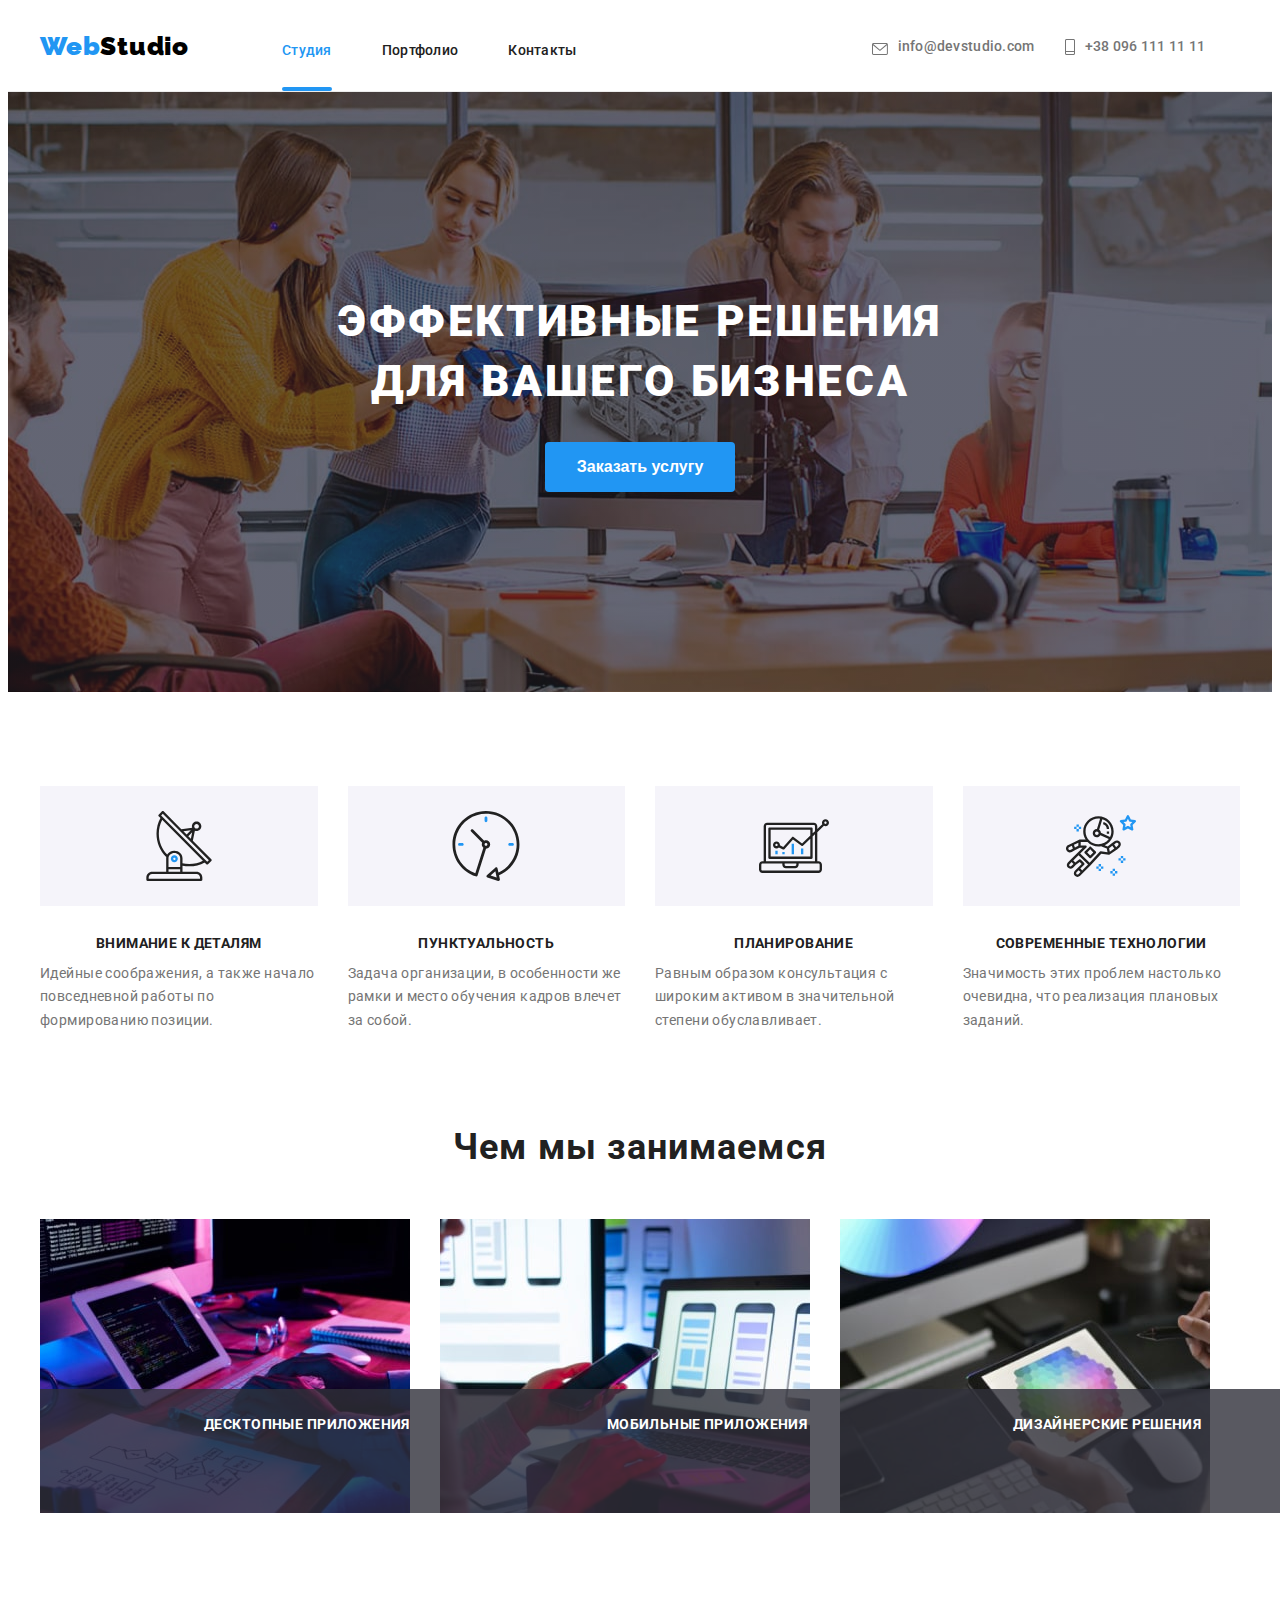
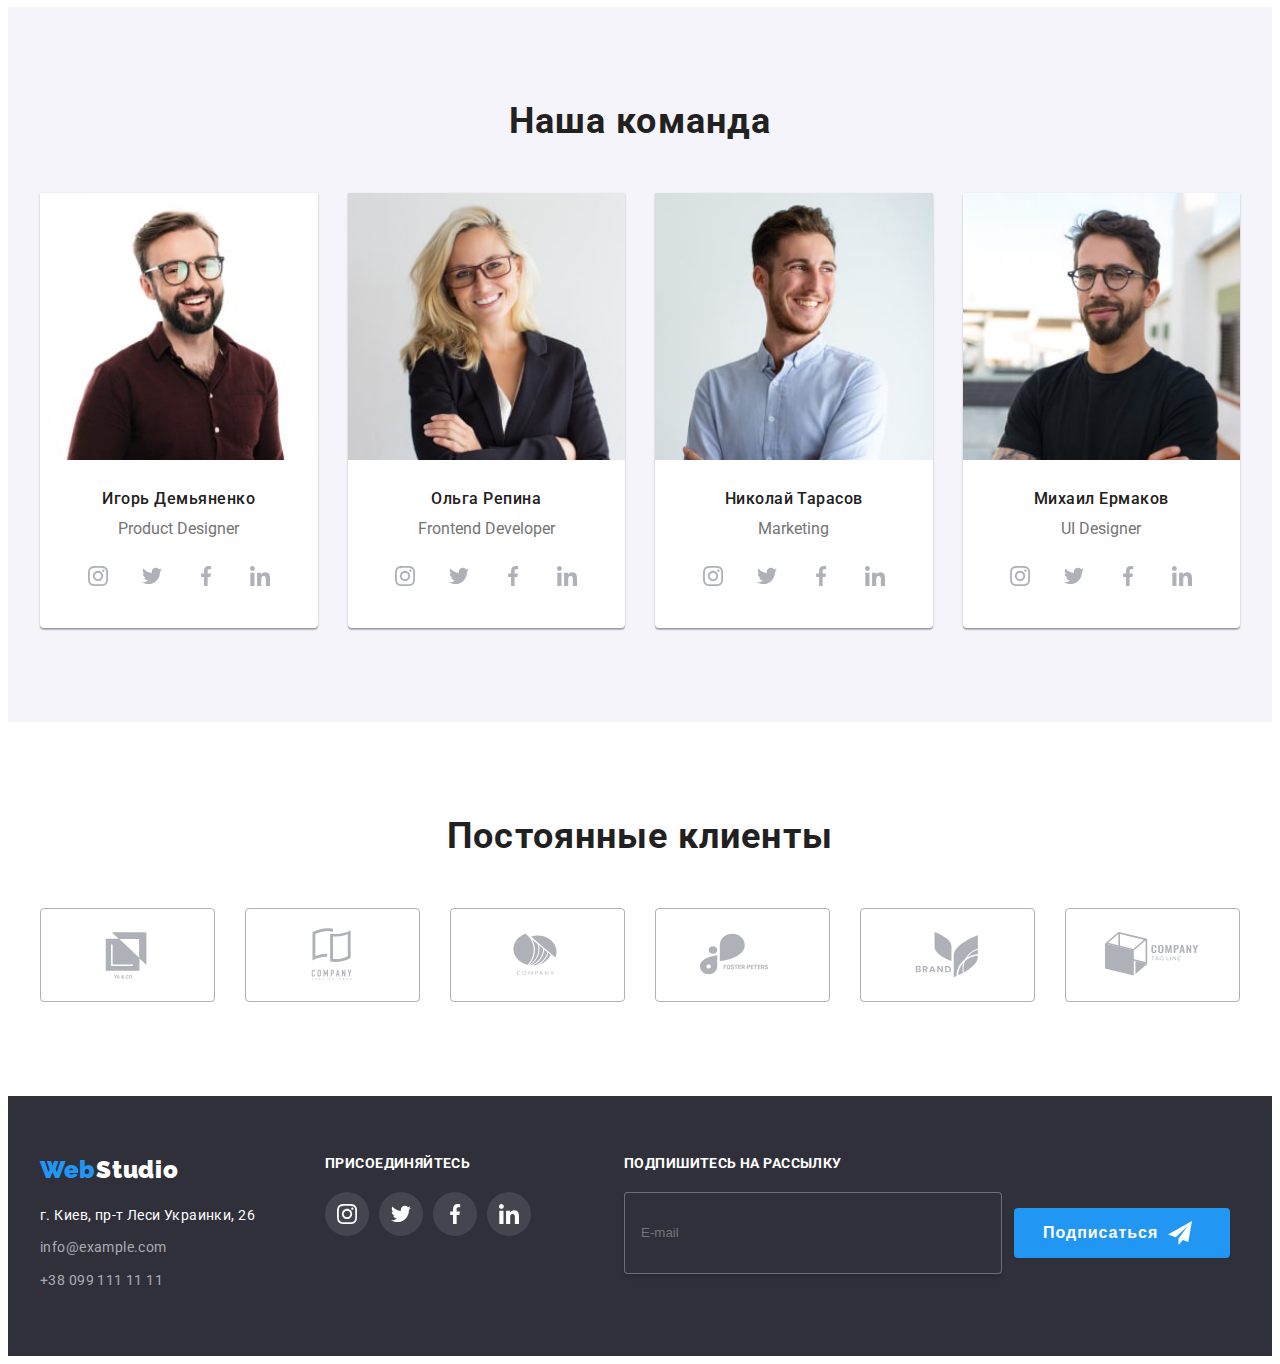
==== commit e590c940: "modal ready" ====
--- a/index.html
+++ b/index.html
@@ -657,7 +657,7 @@
             </section>
         </div>   
     </footer>
-    <!-- <div class="backdrop is-hidden" data-modal>
+    <div class="backdrop is-hidden" data-modal>
         <div class="modal">
             <button type="button" class="modal-btn" data-modal-close>
                     <svg class="clients-socials-icon" width="18" height="18">
@@ -733,7 +733,7 @@
                 <button class="form__btn-contact" type="submit">Отправить</button>
             </form>
         </div>
-    </div> -->
+    </div>
     <script src="./js/menu.js"></script>
     <script src="./js/modal.js"></script>
 </body>
--- a/css/main.min.css
+++ b/css/main.min.css
@@ -1,2 +1,2 @@
-:root{--primary-text-color: #212121;--special-color: #2196f3;--color-contact: #757575;--color-light: #ffffff;--color-of-details: #ececec;--color-background: #f5f4fa;--color-image: #2f303a;--color-footer-contact: rgba(255, 255, 255, 0.6);--color-border: #eeeeee;--color-footer-social: #44454e;--color-teachers-social: #afb1b8;--color-details-info: #e5e5e5}body{font-family:'Roboto', sans-serif;color:var(--primary-text-color)}.link{text-decoration:none;transition:color 250ms cubic-bezier(0.4, 0, 0.2, 1),background-color 250ms cubic-bezier(0.4, 0, 0.2, 1)}.vissually-hidden{position:absolute;white-space:nowrap;width:1px;height:1px;overflow:hidden;border:0;padding:0;clip:rect(0 0 0 0);clip-path:inset(50%);margin:-1px}.grey{color:var(--color-contact)}.white{color:var(--color-light)}p,h1,h2,h3,h4,h5,h6{margin:0}img{display:block;max-width:100%;height:auto}ul{list-style-type:none;margin:0;padding:0}.container{width:100%;padding-left:15px;padding-right:15px;margin-left:auto;margin-right:auto}@media screen and (min-width: 480px){.container{width:480px}}@media screen and (min-width: 768px){.container{width:768px}}@media screen and (min-width: 1200px){.container{width:1200px}}.backdrop{position:fixed;width:100vw;height:100vh;background-color:rgba(0,0,0,0.2);top:0}.modal{position:absolute;min-width:528px;min-height:581px;background-color:var(--color-light);box-shadow:0px 2px 1px rgba(0,0,0,0.2),1px 0px 1px rgba(0,0,0,0.14),3px 0px 1px rgba(0,0,0,0.12);border-radius:4px;top:50%;left:50%;transform:translate(-50%, -50%);padding:40px;text-align:center}.is-hidden{visibility:hidden;opacity:0;pointer-events:none}.modal-btn{display:flex;align-items:center;background-color:var(--color-light);border-color:rgba(0,0,0,0.1);border-radius:50px;width:30px;height:30px;position:absolute;right:8px;top:8px;padding:6px;transition:fill 250ms cubic-bezier(0.4, 0, 0.2, 1)}.modal-btn:hover{fill:var(--special-color)}.modal-title{font-weight:700;font-size:20px;line-height:1.15;letter-spacing:0.03em;text-align:center;color:var(--primary-text-color);margin-bottom:12px}.modal-label{display:block;margin-bottom:4px;font-size:12px;line-height:1.2;font-weight:400;letter-spacing:0.01em;color:var(--color-contact);text-align:start}.modal-input-icon{position:absolute;top:20%;left:15px;transition:fill 250ms cubic-bezier(0.4, 0, 0.2, 1)}.modal-input{width:100%;height:40px;background-color:transparent;border:1px solid rgba(33,33,33,0.2);border-radius:4px;padding-left:42px;outline:none;margin-bottom:10px;transition:border-color 250ms cubic-bezier(0.4, 0, 0.2, 1)}.modal-input:focus{border-color:var(--special-color)}.modal-input:focus+.modal-input-icon{fill:var(--special-color)}.modal-text{width:100%;height:120px;background-color:transparent;border:1px solid rgba(33,33,33,0.2);border-radius:5px;resize:none;padding:12px 16px;margin-bottom:20px}.input-wrap{display:block;position:relative}.check-text{font-size:14px;line-height:1.2;color:var(--color-contact);display:flex;position:relative}.check-link{color:var(--special-color);margin-left:5px}.check-text span{width:16px;height:15px;border:2px solid var(--primary-text-color);border-radius:2px;margin-right:9px;display:flex;align-items:center;justify-content:center;transition:background-color 250ms cubic-bezier(0.4, 0, 0.2, 1),border 250ms cubic-bezier(0.4, 0, 0.2, 1)}.input-check:checked+.check-text span{background-color:var(--special-color);border:none}.input-icon-check{fill:var(--color-light)}.form__btn-contact{color:var(--color-light);font-size:16px;line-height:1.87;font-weight:400;letter-spacing:0.06em;padding:10px 55px;border:none;border-radius:4px;background-color:var(--special-color);box-shadow:0px 4px 4px rgba(0,0,0,0.15);margin-top:30px}.title-all{font-family:Roboto;font-weight:700;font-size:28px;line-height:1.17;text-align:center;letter-spacing:0.03em;margin-bottom:30px}@media screen and (min-width: 1200px){.title-all{font-size:36px;line-height:1.16;margin-bottom:50px}}.page-header{padding-top:10px;padding-bottom:10px}@media screen and (min-width: 768px){.page-header{border-bottom:solid 1px var(--color-of-details);padding-top:21px;padding-bottom:0}}@media screen and (min-width: 1200px){.page-header{padding-top:24px}}.page-header__container{display:flex;align-items:center}@media screen and (min-width: 768px){.page-header__container{align-items:stretch}}@media screen and (min-width: 1200px){.page-header__container{align-items:baseline}}@media screen and (min-width: 768px){.page-header__info-nav{display:flex;align-items:baseline}}.logo{font-size:24px;line-height:1.16;font-family:'Raleway', sans-serif;letter-spacing:0.03em;font-weight:700}@media screen and (min-width: 768px){.logo{margin-right:88px}}@media screen and (min-width: 1200px){.logo{margin-right:93px;font-size:26px;line-height:1.15}}.menu__list{display:none}@media screen and (min-width: 768px){.menu__list{display:flex}}@media screen and (min-width: 1200px){.menu__list{margin-right:295px}}.menu__list .current::after{color:var(--special-color);content:'';height:4px;width:100%;background-color:var(--special-color);border-radius:2px;display:block;position:absolute;bottom:0}.menu__list .link{padding-bottom:32px}.menu__list .link:hover,.menu__list .link:focus{color:var(--special-color)}.menu__list-item{position:relative;padding-bottom:32px}@media screen and (min-width: 768px){.menu__list-item:not(:last-child){margin-right:50px}}.page-header__contact{display:none}@media screen and (min-width: 768px){.page-header__contact{margin-left:83px;display:flex;flex-direction:column}}@media screen and (min-width: 1200px){.page-header__contact{flex-direction:row;margin-left:0px}}.page-header__contact .link:hover,.page-header__contact .link:focus{color:var(--special-color)}.menu__list-item-studio,.menu__list-item-portfolio,.menu__list-item-contact{color:var(--primary-text-color);font-weight:500;font-size:14px;line-height:1.14;letter-spacing:0.02em}.current{color:var(--special-color)}@media screen and (min-width: 768px){.page-header__contact-telephone{display:flex;align-items:flex-start;margin-top:10px}}@media screen and (min-width: 1200px){.page-header__contact-telephone{margin-top:0}}.page-header__contact-icon{fill:currentColor}@media screen and (min-width: 768px){.page-header__contact-icon{margin-right:8px}}@media screen and (min-width: 1200px){.page-header__contact-icon{margin-right:10px}}.page-header__contact-email,.page-header__contact-telephone{font-weight:500;letter-spacing:0.02em}@media screen and (min-width: 768px){.page-header__contact-email,.page-header__contact-telephone{font-size:12px;line-height:1.16}}@media screen and (min-width: 1200px){.page-header__contact-email,.page-header__contact-telephone{font-size:14px;line-height:1.14}}@media screen and (min-width: 1200px){.page-header__contact-email{margin-right:30px}}.page-header__icon:active{fill:var(--special-color)}.menu-open{background:transparent;border:none;display:block;margin-left:auto;padding:0}@media screen and (min-width: 768px){.menu-open{display:none}}.mob-menu{display:flex;flex-direction:column;justify-content:space-between;position:fixed;top:0;left:0;background-color:#ffffff;width:100vw;height:100vh;padding:48px 40px;z-index:1}.menu-top{flex-shrink:0}.menu-close{display:block;position:absolute;top:10px;right:15px;background-color:transparent;border:none;padding:0}.mob-menu-item:not(:last-child){margin-bottom:32px}.mob-menu-link{font-weight:500;font-size:40px;line-height:1.17;letter-spacing:0.02em;color:var(--primary-text-color)}.mob-menu-link:active{color:var(--special-color)}.mob-menu-tel{font-weight:500;font-size:34px;line-height:1.17;letter-spacing:0.02em;color:var(--special-color);display:block;margin-bottom:32px}.mob-menu-email{font-weight:500;font-size:24px;line-height:1.16;letter-spacing:0.02em;color:var(--color-contact);display:block;margin-bottom:64px}.mob-social-list{display:flex}.mob-social-link{font-weight:500;font-size:18px;line-height:1.22;letter-spacing:0.02em;color:var(--special-color);margin-right:20px}.hero{background-color:var(--color-image);text-align:center;padding-top:118px;padding-bottom:118px}@media screen and (min-width: 1200px){.hero{padding-top:200px;padding-bottom:200px}}.overlay{background-image:linear-gradient(rgba(47,48,58,0.4), rgba(47,48,58,0.4)),url("../images/hero/overlay-mob-1x.jpg");background-repeat:no-repeat;background-position:center;background-size:cover;margin:0 auto;max-width:1600px;flex-grow:1}@media (min-device-pixel-ratio: 2), (min-resolution: 192dpi), (min-resolution: 2dppx){.overlay{background-image:linear-gradient(rgba(47,48,58,0.4), rgba(47,48,58,0.4)),url(../images/hero/overlay-mob-2x.jpg)}}@media screen and (min-width: 768px){.overlay{background-image:linear-gradient(rgba(47,48,58,0.4), rgba(47,48,58,0.4)),url(../images/hero/overlay-tablet-1x.jpg)}}@media screen and (min-width: 768px) and (min-device-pixel-ratio: 2), screen and (min-width: 768px) and (min-resolution: 192dpi), screen and (min-width: 768px) and (min-resolution: 2dppx){.overlay{background-image:linear-gradient(rgba(47,48,58,0.4), rgba(47,48,58,0.4)),url(../images/hero/overlay-tablet-2x.jpg)}}@media screen and (min-width: 1200px){.overlay{background-image:linear-gradient(rgba(47,48,58,0.4), rgba(47,48,58,0.4)),url(../images/hero/overlay-desktop-1x.jpg)}}@media screen and (min-width: 1200px) and (min-device-pixel-ratio: 2), screen and (min-width: 1200px) and (min-resolution: 192dpi), screen and (min-width: 1200px) and (min-resolution: 2dppx){.overlay{background-image:linear-gradient(rgba(47,48,58,0.4), rgba(47,48,58,0.4)),url(../images/hero/overlay-desktop-2x.jpg)}}.hero__title{color:var(--color-light);font-size:26px;line-height:1.61;font-weight:900;letter-spacing:0.06em;width:360px;max-width:696px;margin-bottom:30px;margin-right:auto;margin-left:auto}@media screen and (min-width: 1200px){.hero__title{font-size:44px;line-height:1.36;width:696px}}.hero__btn{padding:10px 32px;background-color:var(--special-color);border-radius:4px;font-size:16px;font-weight:700;line-height:1.87;cursor:pointer;color:var(--color-light);border:none;transition:box-shadow 250ms cubic-bezier(0.4, 0, 0.2, 1)}.hero__btn:hover{box-shadow:0px 4px 4px rgba(0,0,0,0.15)}.main__portfolio{padding-top:60px;padding-bottom:60px}@media screen and (min-width: 1200px){.main__portfolio{padding-top:100px;padding-bottom:94px}}.main__portfolio-nav{display:flex;flex-wrap:wrap;justify-content:start;margin-bottom:-15px}@media screen and (min-width: 768px){.main__portfolio-nav{justify-content:center}}.main__portfolio-nav .main__portfolio-nav-item:not(:last-child){margin-right:8px}.main__portfolio-nav-item{margin-bottom:15px}.btn__nav{background:var(--color-background);border-radius:4px;border:none;font-weight:500;font-size:16px;line-height:1.62;letter-spacing:0.03em;cursor:pointer;padding:6px 22px;transition:background-color 250ms cubic-bezier(0.4, 0, 0.2, 1),color 250ms cubic-bezier(0.4, 0, 0.2, 1),border 250ms cubic-bezier(0.4, 0, 0.2, 1),box-shadow 250ms cubic-bezier(0.4, 0, 0.2, 1)}.btn__nav:hover,.btn__nav:focus{background-color:var(--special-color);border:none;color:var(--color-light);box-shadow:0px 3px 1px rgba(0,0,0,0.1),0px 1px 2px rgba(0,0,0,0.08),0px 2px 2px rgba(0,0,0,0.12)}.main__information-project-details{margin-bottom:-30px;margin-top:40px}.main__information-project-details img{width:100%}@media screen and (min-width: 768px){.main__information-project-details{display:flex;flex-wrap:wrap;margin-right:-30px}}@media screen and (min-width: 1200px){.main__information-project-details{margin-top:50px}}.main__information-project-item{margin-bottom:30px;background:var(--color-light);transition:box-shadow 250ms cubic-bezier(0.4, 0, 0.2, 1)}.main__information-project-item:hover{box-shadow:0px 3px 1px rgba(0,0,0,0.1),0px 1px 2px rgba(0,0,0,0.08),0px 2px 2px rgba(0,0,0,0.12)}.main__information-project-item:hover .main__information-project-item-text{transform:translateY(0%)}@media screen and (min-width: 768px){.main__information-project-item{width:calc(100% / 2 - 30px);margin-right:30px}}@media screen and (min-width: 1200px){.main__information-project-item{width:calc(100% / 3 - 30px);margin-right:30px}}.main__information-project-item-card{position:relative;overflow:hidden}.main__information-project-item-text{font-style:normal;font-size:18px;line-height:calc(28 / 18);letter-spacing:0.03em;color:var(--color-light);width:100%;height:100%;position:absolute;top:0;left:0;padding:63px 24px;background-color:rgba(33,150,243,0.9);transform:translateY(101%);transition:transform 250ms cubic-bezier(0.4, 0, 0.2, 1)}.main__information-project-item-border{border-left:1px solid var(--color-border);border-right:1px solid var(--color-border);border-bottom:1px solid var(--color-border);padding:20px 24px}.main__information-project-item-title{font-weight:700;font-size:18px;line-height:2;letter-spacing:0.06em;color:var(--primary-text-color)}.detail{font-size:16px;line-height:1.87;letter-spacing:0.03em;margin-top:4px}.skils.section{padding-top:60px;padding-bottom:60px}@media screen and (min-width: 1200px){.skils.section{padding-top:94px;padding-bottom:47px}}.skils__details-list{margin-bottom:-30px}@media screen and (min-width: 768px){.skils__details-list{display:flex;flex-wrap:wrap;margin-left:-30px}}.skils__details-item{margin-bottom:30px}@media screen and (min-width: 768px){.skils__details-item{width:calc(100% / 2 - 30px);margin-left:30px}}@media screen and (min-width: 1200px){.skils__details-item{width:calc(100% / 4 - 30px);margin-left:30px}}.skils__details-block{display:flex;justify-content:center;align-items:center;margin-bottom:30px;background-color:var(--color-background);padding-top:25px;padding-bottom:25px}.skils__details-title{font-weight:700;font-size:14px;line-height:1.14;letter-spacing:0.03em;text-align:center}.grey.text{font-family:Roboto;font-size:14px;line-height:1.71;letter-spacing:0.03em;margin-top:10px;display:block}.work-details.section{padding-top:47px;padding-bottom:94px}@media screen and (max-width: 1199px){.work-details.section{display:none}}.work-details__gallery-list{display:flex}.work-details__gallery-list .list:not(:last-child){margin-right:30px}.work-details__gallery-item-box{position:relative}.work-details__gallery-item-text{position:absolute;bottom:0;left:0;color:var(--color-light);background-color:rgba(47,48,58,0.8);width:100%;height:70px;font-weight:700;font-size:14px;line-height:calc(16 / 14);text-align:center;letter-spacing:0.03em;padding:27px 82px;text-transform:uppercase}@media screen and (min-width: 1200px){.work{font-size:36px;line-height:1.16;margin-bottom:50px}}.teachers{background-color:var(--color-background);padding-top:60px;padding-bottom:60px}@media screen and (min-width: 1200px){.teachers{padding-top:94px;padding-bottom:94px}}.teachers__list{margin-bottom:-30px}.teachers__list img{width:100%}@media screen and (min-width: 768px){.teachers__list{display:flex;flex-wrap:wrap;margin-left:-30px}}.teachers__list .teachers__socials-list{display:flex;justify-content:center;margin-top:16px}.teachers__item{background-color:var(--color-light);box-shadow:0px 1px 3px rgba(0,0,0,0.12),0px 1px 1px rgba(0,0,0,0.14),0px 2px 1px rgba(0,0,0,0.2);border-radius:0px 0px 4px 4px;margin-bottom:30px}@media screen and (min-width: 768px){.teachers__item{width:calc(100% / 2 - 30px);margin-left:30px}}@media screen and (min-width: 1200px){.teachers__item{width:calc(100% / 4 - 30px);margin-left:30px}}.teachers__item-names{padding-top:30px;padding-bottom:24px}@media screen and (min-width: 1200px){.teachers__item-names{padding-bottom:30px}}.teachers__item-names-title{font-weight:500;font-size:16px;line-height:1.18;text-align:center;letter-spacing:0.03em}.teachers__socials-item{width:44px;height:44px;margin-right:10px}.teachers__socials-item:last-child{margin-right:0}.teachers__socials-item .teachers__socials-link{width:100%;height:100%;border-radius:50%;display:flex;align-items:center;justify-content:center;color:var(--color-teachers-social)}.teachers__socials-item .teachers__socials-link:hover,.teachers__socials-item .teachers__socials-link:focus{background-color:var(--special-color);color:var(--color-light)}.teachers__socials-icon{fill:currentColor}.grey.workers{text-align:center;font-weight:400;margin-top:10px}.clients.section{padding-top:60px;padding-bottom:60px}@media screen and (min-width: 1200px){.clients.section{padding-top:94px;padding-bottom:94px}}.clients__socials-list{display:flex;flex-wrap:wrap;margin-left:-30px;margin-bottom:-30px}.clients__socials-item{width:100%;width:calc(100% / 2 - 30px);margin-left:30px;margin-bottom:30px;margin-bottom:30px}@media screen and (min-width: 768px){.clients__socials-item{width:calc(100% / 3 - 30px);margin-left:30px}}@media screen and (min-width: 1200px){.clients__socials-item{width:calc(100% / 6 - 30px);margin-left:30px}}.clients__socials-link{display:flex;justify-content:center;align-items:center;height:92px;border:solid 1px var(--color-teachers-social);border-radius:4px;fill:var(--color-teachers-social);transition:fill 250ms cubic-bezier(0.4, 0, 0.2, 1),border 250ms cubic-bezier(0.4, 0, 0.2, 1)}.clients__socials-link:hover,.clients__socials-link:focus{fill:var(--special-color);border:solid 1px var(--special-color)}.page-footer{background-color:var(--color-image);padding-top:60px;padding-bottom:60px}.page-footer__container{text-align:center}@media screen and (min-width: 1200px){.page-footer__container{display:flex;text-align:start}}@media screen and (min-width: 768px){.page-footer__version-tablet{display:flex;justify-content:center}}.page-footer__contact{margin-bottom:60px}@media screen and (min-width: 768px){.page-footer__contact{margin-right:165px}}@media screen and (min-width: 1200px){.page-footer__contact{margin-right:70px;text-align:start;margin-bottom:0px}}.page-footer__logo{font-family:Raleway;font-weight:700;font-size:24px;line-height:1.16;letter-spacing:0.03em;display:block}.page-footer__address{font-size:14px;font-weight:400;font-style:normal;line-height:1.71;letter-spacing:0.03em;margin-top:20px}.page-footer__contact-info{color:var(--color-footer-contact);font-size:14px;line-height:1.71;letter-spacing:0.03em;display:block}.page-footer__email{margin-top:8px;margin-bottom:8px}@media screen and (min-width: 1200px){.page-footer__email{margin-top:9px;margin-bottom:9px}}.page-footer__social-title{font-weight:700;font-size:14px;line-height:1.14;letter-spacing:0.03em;text-transform:uppercase}.page-footer__socials-list{display:flex;justify-content:center;margin-top:20px;margin-bottom:60px}.page-footer__socials-item{width:44px;height:44px;margin-right:10px}.page-footer__socials-item:last-child{margin-right:0}.page-footer__socials-link{width:100%;height:100%;border-radius:50%;background-color:var(--color-footer-social);display:flex;align-items:center;justify-content:center;color:#ffffff}.page-footer__socials-link:hover,.page-footer__socials-link:focus{background-color:var(--special-color)}.page-footer__socials-icon{width:20px;height:20px;fill:currentColor}@media screen and (min-width: 1200px){.page-footer__client{margin-left:93px}}.page-footer__title{font-weight:700;font-size:14px;line-height:1.14;letter-spacing:0.03em;text-transform:uppercase}.confirmation-email{display:flex;flex-direction:column;align-items:center}@media screen and (min-width: 1200px){.confirmation-email{flex-direction:row}}.footer-input{width:450px;height:50px;background-color:var(--color-image);border:1px solid rgba(255,255,255,0.3);border-radius:4px;box-shadow:0px 4px 4px rgba(0,0,0,0.15);color:var(--color-contact);padding-left:16px;padding-top:15px;padding-bottom:15px;margin-top:20px;margin-bottom:20px}@media screen and (max-width: 479px){.footer-input{width:100%;margin-right:12px}}@media screen and (min-width: 1200px){.footer-input{width:358px;margin-right:12px}}.page-footer__btn-email{color:var(--color-light);background-color:var(--special-color);border-radius:4px;border:none;padding:10px 62px 10px 29px;font-weight:700;font-size:16px;line-height:1.87;letter-spacing:0.06em;position:relative}.page-footer__btn-email span{margin-left:10px}.page-footer__icon{position:absolute;fill:var(--color-light);top:50%;transform:translateY(-50%)}
+:root{--primary-text-color: #212121;--special-color: #2196f3;--color-contact: #757575;--color-light: #ffffff;--color-of-details: #ececec;--color-background: #f5f4fa;--color-image: #2f303a;--color-footer-contact: rgba(255, 255, 255, 0.6);--color-border: #eeeeee;--color-footer-social: #44454e;--color-teachers-social: #afb1b8;--color-details-info: #e5e5e5}body{font-family:'Roboto', sans-serif;color:var(--primary-text-color)}.link{text-decoration:none;transition:color 250ms cubic-bezier(0.4, 0, 0.2, 1),background-color 250ms cubic-bezier(0.4, 0, 0.2, 1)}.vissually-hidden{position:absolute;white-space:nowrap;width:1px;height:1px;overflow:hidden;border:0;padding:0;clip:rect(0 0 0 0);clip-path:inset(50%);margin:-1px}.grey{color:var(--color-contact)}.white{color:var(--color-light)}p,h1,h2,h3,h4,h5,h6{margin:0}img{display:block;max-width:100%;height:auto}ul{list-style-type:none;margin:0;padding:0}.container{width:100%;padding-left:15px;padding-right:15px;margin-left:auto;margin-right:auto}@media screen and (min-width: 480px){.container{width:480px}}@media screen and (min-width: 768px){.container{width:768px}}@media screen and (min-width: 1200px){.container{width:1200px}}.backdrop{position:fixed;width:100vw;height:100vh;background-color:rgba(0,0,0,0.2);top:0}.modal{position:absolute;min-width:450px;min-height:609px;background-color:var(--color-light);box-shadow:0px 2px 1px rgba(0,0,0,0.2),1px 0px 1px rgba(0,0,0,0.14),3px 0px 1px rgba(0,0,0,0.12);border-radius:4px;top:50%;left:50%;transform:translate(-50%, -50%);padding:40px;text-align:center}@media screen and (min-width: 1200px){.modal{min-width:528px;min-height:581px}}.is-hidden{visibility:hidden;opacity:0;pointer-events:none}.modal-btn{display:flex;align-items:center;background-color:var(--color-light);border-color:rgba(0,0,0,0.1);border-radius:50px;width:30px;height:30px;position:absolute;right:8px;top:8px;padding:6px;transition:fill 250ms cubic-bezier(0.4, 0, 0.2, 1)}.modal-btn:hover,.modal-btn:active{fill:var(--special-color)}.modal-title{font-weight:700;font-size:20px;line-height:1.5;letter-spacing:0.03em;text-align:center;color:var(--primary-text-color);margin-bottom:12px}@media screen and (min-width: 1200px){.modal-title{line-height:1.15}}.modal-label{display:block;margin-bottom:4px;font-size:12px;line-height:1.2;font-weight:400;letter-spacing:0.01em;color:var(--color-contact);text-align:start}.modal-input-icon{position:absolute;top:20%;left:15px;transition:fill 250ms cubic-bezier(0.4, 0, 0.2, 1)}.modal-input{width:100%;height:40px;background-color:transparent;border:1px solid rgba(33,33,33,0.2);border-radius:4px;padding-left:42px;outline:none;margin-bottom:10px;transition:border-color 250ms cubic-bezier(0.4, 0, 0.2, 1)}.modal-input:focus{border-color:var(--special-color)}.modal-input:focus+.modal-input-icon{fill:var(--special-color)}.modal-text{width:100%;height:120px;background-color:transparent;border:1px solid rgba(33,33,33,0.2);border-radius:5px;resize:none;padding:12px 16px;margin-bottom:20px}.input-wrap{display:block;position:relative}.check-text{font-size:12px;line-height:1.16;color:var(--color-contact);display:flex;position:relative}@media screen and (min-width: 1200px){.check-text{font-size:14px;line-height:1.2}}.check-link{color:var(--special-color);margin-left:5px}.check-text span{width:16px;height:15px;border:2px solid var(--primary-text-color);border-radius:2px;margin-right:9px;display:flex;align-items:center;justify-content:center;transition:background-color 250ms cubic-bezier(0.4, 0, 0.2, 1),border 250ms cubic-bezier(0.4, 0, 0.2, 1)}.input-check:checked+.check-text span{background-color:var(--special-color);border:none}.input-icon-check{fill:var(--color-light)}.form__btn-contact{color:var(--color-light);font-size:16px;line-height:1.87;font-weight:400;letter-spacing:0.06em;padding:10px 55px;border:none;border-radius:4px;background-color:var(--special-color);box-shadow:0px 4px 4px rgba(0,0,0,0.15);margin-top:30px}.title-all{font-family:Roboto;font-weight:700;font-size:28px;line-height:1.17;text-align:center;letter-spacing:0.03em;margin-bottom:30px}@media screen and (min-width: 1200px){.title-all{font-size:36px;line-height:1.16;margin-bottom:50px}}.page-header{padding-top:10px;padding-bottom:10px}@media screen and (min-width: 768px){.page-header{border-bottom:solid 1px var(--color-of-details);padding-top:21px;padding-bottom:0}}@media screen and (min-width: 1200px){.page-header{padding-top:24px}}.page-header__container{display:flex;align-items:center}@media screen and (min-width: 768px){.page-header__container{align-items:stretch}}@media screen and (min-width: 1200px){.page-header__container{align-items:baseline}}@media screen and (min-width: 768px){.page-header__info-nav{display:flex;align-items:baseline}}.logo{font-size:24px;line-height:1.16;font-family:'Raleway', sans-serif;letter-spacing:0.03em;font-weight:700}@media screen and (min-width: 768px){.logo{margin-right:88px}}@media screen and (min-width: 1200px){.logo{margin-right:93px;font-size:26px;line-height:1.15}}.menu__list{display:none}@media screen and (min-width: 768px){.menu__list{display:flex}}@media screen and (min-width: 1200px){.menu__list{margin-right:295px}}.menu__list .current::after{color:var(--special-color);content:'';height:4px;width:100%;background-color:var(--special-color);border-radius:2px;display:block;position:absolute;bottom:0}.menu__list .link{padding-bottom:32px}.menu__list .link:hover,.menu__list .link:focus{color:var(--special-color)}.menu__list-item{position:relative;padding-bottom:32px}@media screen and (min-width: 768px){.menu__list-item:not(:last-child){margin-right:50px}}.page-header__contact{display:none}@media screen and (min-width: 768px){.page-header__contact{margin-left:83px;display:flex;flex-direction:column}}@media screen and (min-width: 1200px){.page-header__contact{flex-direction:row;margin-left:0px}}.page-header__contact .link:hover,.page-header__contact .link:focus{color:var(--special-color)}.menu__list-item-studio,.menu__list-item-portfolio,.menu__list-item-contact{color:var(--primary-text-color);font-weight:500;font-size:14px;line-height:1.14;letter-spacing:0.02em}.current{color:var(--special-color)}@media screen and (min-width: 768px){.page-header__contact-telephone{display:flex;align-items:flex-start;margin-top:10px}}@media screen and (min-width: 1200px){.page-header__contact-telephone{margin-top:0}}.page-header__contact-icon{fill:currentColor}@media screen and (min-width: 768px){.page-header__contact-icon{margin-right:8px}}@media screen and (min-width: 1200px){.page-header__contact-icon{margin-right:10px}}.page-header__contact-email,.page-header__contact-telephone{font-weight:500;letter-spacing:0.02em}@media screen and (min-width: 768px){.page-header__contact-email,.page-header__contact-telephone{font-size:12px;line-height:1.16;display:flex;align-items:flex-end}}@media screen and (min-width: 1200px){.page-header__contact-email,.page-header__contact-telephone{font-size:14px;line-height:1.14}}@media screen and (min-width: 768px){.page-header__contact-telephone{display:flex;align-items:flex-end}}@media screen and (min-width: 1200px){.page-header__contact-email{margin-right:30px}}.page-header__icon:active{fill:var(--special-color)}.menu-open{background:transparent;border:none;display:block;margin-left:auto;padding:0}@media screen and (min-width: 768px){.menu-open{display:none}}.mob-menu{display:flex;flex-direction:column;justify-content:space-between;position:fixed;top:0;left:0;background-color:#ffffff;width:100vw;height:100vh;padding:48px 40px;z-index:1}.menu-top{flex-shrink:0}.menu-close{display:block;position:absolute;top:10px;right:15px;background-color:transparent;border:none;padding:0}.mob-menu-item:not(:last-child){margin-bottom:32px}.mob-menu-link{font-weight:500;font-size:40px;line-height:1.17;letter-spacing:0.02em;color:var(--primary-text-color)}.mob-menu-link:active{color:var(--special-color)}.mob-menu-tel{font-weight:500;font-size:34px;line-height:1.17;letter-spacing:0.02em;color:var(--special-color);display:block;margin-bottom:32px}.mob-menu-email{font-weight:500;font-size:24px;line-height:1.16;letter-spacing:0.02em;color:var(--color-contact);display:block;margin-bottom:64px}.mob-social-list{display:flex}.mob-social-link{font-weight:500;font-size:18px;line-height:1.22;letter-spacing:0.02em;color:var(--special-color);margin-right:20px}.hero{background-color:var(--color-image);text-align:center;padding-top:118px;padding-bottom:118px}@media screen and (min-width: 1200px){.hero{padding-top:200px;padding-bottom:200px}}.overlay{background-image:linear-gradient(rgba(47,48,58,0.4), rgba(47,48,58,0.4)),url("../images/hero/overlay-mob-1x.jpg");background-repeat:no-repeat;background-position:center;background-size:cover;margin:0 auto;max-width:1600px;flex-grow:1}@media (min-device-pixel-ratio: 2), (min-resolution: 192dpi), (min-resolution: 2dppx){.overlay{background-image:linear-gradient(rgba(47,48,58,0.4), rgba(47,48,58,0.4)),url(../images/hero/overlay-mob-2x.jpg)}}@media screen and (min-width: 768px){.overlay{background-image:linear-gradient(rgba(47,48,58,0.4), rgba(47,48,58,0.4)),url(../images/hero/overlay-tablet-1x.jpg)}}@media screen and (min-width: 768px) and (min-device-pixel-ratio: 2), screen and (min-width: 768px) and (min-resolution: 192dpi), screen and (min-width: 768px) and (min-resolution: 2dppx){.overlay{background-image:linear-gradient(rgba(47,48,58,0.4), rgba(47,48,58,0.4)),url(../images/hero/overlay-tablet-2x.jpg)}}@media screen and (min-width: 1200px){.overlay{background-image:linear-gradient(rgba(47,48,58,0.4), rgba(47,48,58,0.4)),url(../images/hero/overlay-desktop-1x.jpg)}}@media screen and (min-width: 1200px) and (min-device-pixel-ratio: 2), screen and (min-width: 1200px) and (min-resolution: 192dpi), screen and (min-width: 1200px) and (min-resolution: 2dppx){.overlay{background-image:linear-gradient(rgba(47,48,58,0.4), rgba(47,48,58,0.4)),url(../images/hero/overlay-desktop-2x.jpg)}}.hero__title{color:var(--color-light);font-size:26px;line-height:1.61;font-weight:900;letter-spacing:0.06em;width:360px;max-width:696px;margin-bottom:30px;margin-right:auto;margin-left:auto}@media screen and (min-width: 1200px){.hero__title{font-size:44px;line-height:1.36;width:696px}}.hero__btn{padding:10px 32px;background-color:var(--special-color);border-radius:4px;font-size:16px;font-weight:700;line-height:1.87;cursor:pointer;color:var(--color-light);border:none;transition:box-shadow 250ms cubic-bezier(0.4, 0, 0.2, 1)}.hero__btn:hover{box-shadow:0px 4px 4px rgba(0,0,0,0.15)}.main__portfolio{padding-top:60px;padding-bottom:60px}@media screen and (min-width: 1200px){.main__portfolio{padding-top:100px;padding-bottom:94px}}.main__portfolio-nav{display:flex;flex-wrap:wrap;justify-content:start;margin-bottom:-15px}@media screen and (min-width: 768px){.main__portfolio-nav{justify-content:center}}.main__portfolio-nav .main__portfolio-nav-item:not(:last-child){margin-right:8px}.main__portfolio-nav-item{margin-bottom:15px}.btn__nav{background:var(--color-background);border-radius:4px;border:none;font-weight:500;font-size:16px;line-height:1.62;letter-spacing:0.03em;cursor:pointer;padding:6px 22px;transition:background-color 250ms cubic-bezier(0.4, 0, 0.2, 1),color 250ms cubic-bezier(0.4, 0, 0.2, 1),border 250ms cubic-bezier(0.4, 0, 0.2, 1),box-shadow 250ms cubic-bezier(0.4, 0, 0.2, 1)}.btn__nav:hover,.btn__nav:focus{background-color:var(--special-color);border:none;color:var(--color-light);box-shadow:0px 3px 1px rgba(0,0,0,0.1),0px 1px 2px rgba(0,0,0,0.08),0px 2px 2px rgba(0,0,0,0.12)}.main__information-project-details{margin-bottom:-30px;margin-top:40px}.main__information-project-details img{width:100%}@media screen and (min-width: 768px){.main__information-project-details{display:flex;flex-wrap:wrap;margin-right:-30px}}@media screen and (min-width: 1200px){.main__information-project-details{margin-top:50px}}.main__information-project-item{margin-bottom:30px;background:var(--color-light);transition:box-shadow 250ms cubic-bezier(0.4, 0, 0.2, 1)}.main__information-project-item:hover{box-shadow:0px 3px 1px rgba(0,0,0,0.1),0px 1px 2px rgba(0,0,0,0.08),0px 2px 2px rgba(0,0,0,0.12)}.main__information-project-item:hover .main__information-project-item-text{transform:translateY(0%)}@media screen and (min-width: 768px){.main__information-project-item{width:calc(100% / 2 - 30px);margin-right:30px}}@media screen and (min-width: 1200px){.main__information-project-item{width:calc(100% / 3 - 30px);margin-right:30px}}@media screen and (min-width: 768px){.main__information-project-item-first{display:flex;flex-direction:column;height:100%}}.main__information-project-item-card{position:relative;overflow:hidden}.main__information-project-item-text{font-style:normal;font-size:18px;line-height:calc(28 / 18);letter-spacing:0.03em;color:var(--color-light);width:100%;height:100%;position:absolute;top:0;left:0;padding:63px 24px;background-color:rgba(33,150,243,0.9);transform:translateY(101%);transition:transform 250ms cubic-bezier(0.4, 0, 0.2, 1)}.main__information-project-item-border{border-left:1px solid var(--color-border);border-right:1px solid var(--color-border);border-bottom:1px solid var(--color-border);padding:20px 24px}@media screen and (min-width: 768px){.main__information-project-item-border{flex-grow:1}}.main__information-project-item-title{font-weight:700;font-size:18px;line-height:2;letter-spacing:0.06em;color:var(--primary-text-color)}.detail{font-size:16px;line-height:1.87;letter-spacing:0.03em;margin-top:4px}.skils.section{padding-top:60px;padding-bottom:60px}@media screen and (min-width: 1200px){.skils.section{padding-top:94px;padding-bottom:47px}}.skils__details-list{margin-bottom:-30px}@media screen and (min-width: 768px){.skils__details-list{display:flex;flex-wrap:wrap;margin-left:-30px}}.skils__details-item{margin-bottom:30px}@media screen and (min-width: 768px){.skils__details-item{width:calc(100% / 2 - 30px);margin-left:30px}}@media screen and (min-width: 1200px){.skils__details-item{width:calc(100% / 4 - 30px);margin-left:30px}}.skils__details-block{display:flex;justify-content:center;align-items:center;margin-bottom:30px;background-color:var(--color-background);padding-top:25px;padding-bottom:25px}.skils__details-title{font-weight:700;font-size:14px;line-height:1.14;letter-spacing:0.03em;text-align:center}.grey.text{font-family:Roboto;font-size:14px;line-height:1.71;letter-spacing:0.03em;margin-top:10px;display:block}.work-details.section{padding-top:47px;padding-bottom:94px}@media screen and (max-width: 1199px){.work-details.section{display:none}}.work-details__gallery-list{display:flex}.work-details__gallery-list .list:not(:last-child){margin-right:30px}.work-details__gallery-item-box{position:relative}.work-details__gallery-item-text{position:absolute;bottom:0;left:0;color:var(--color-light);background-color:rgba(47,48,58,0.8);width:100%;height:70px;font-weight:700;font-size:14px;line-height:calc(16 / 14);text-align:center;letter-spacing:0.03em;padding:27px 82px;text-transform:uppercase}@media screen and (min-width: 1200px){.work{font-size:36px;line-height:1.16;margin-bottom:50px}}.teachers{background-color:var(--color-background);padding-top:60px;padding-bottom:60px}@media screen and (min-width: 1200px){.teachers{padding-top:94px;padding-bottom:94px}}.teachers__list{margin-bottom:-30px}.teachers__list img{width:100%}@media screen and (min-width: 768px){.teachers__list{display:flex;flex-wrap:wrap;margin-left:-30px}}.teachers__list .teachers__socials-list{display:flex;justify-content:center;margin-top:16px}.teachers__item{background-color:var(--color-light);box-shadow:0px 1px 3px rgba(0,0,0,0.12),0px 1px 1px rgba(0,0,0,0.14),0px 2px 1px rgba(0,0,0,0.2);border-radius:0px 0px 4px 4px;margin-bottom:30px}@media screen and (min-width: 768px){.teachers__item{width:calc(100% / 2 - 30px);margin-left:30px}}@media screen and (min-width: 1200px){.teachers__item{width:calc(100% / 4 - 30px);margin-left:30px}}.teachers__item-names{padding-top:30px;padding-bottom:24px}@media screen and (min-width: 1200px){.teachers__item-names{padding-bottom:30px}}.teachers__item-names-title{font-weight:500;font-size:16px;line-height:1.18;text-align:center;letter-spacing:0.03em}.teachers__socials-item{width:44px;height:44px;margin-right:10px}.teachers__socials-item:last-child{margin-right:0}.teachers__socials-item .teachers__socials-link{width:100%;height:100%;border-radius:50%;display:flex;align-items:center;justify-content:center;color:var(--color-teachers-social)}.teachers__socials-item .teachers__socials-link:hover,.teachers__socials-item .teachers__socials-link:focus{background-color:var(--special-color);color:var(--color-light)}.teachers__socials-icon{fill:currentColor}.grey.workers{text-align:center;font-weight:400;margin-top:10px}.clients.section{padding-top:60px;padding-bottom:60px}@media screen and (min-width: 1200px){.clients.section{padding-top:94px;padding-bottom:94px}}.clients__socials-list{display:flex;flex-wrap:wrap;margin-left:-30px;margin-bottom:-30px}.clients__socials-item{width:100%;width:calc(100% / 2 - 30px);margin-left:30px;margin-bottom:30px;margin-bottom:30px}@media screen and (min-width: 768px){.clients__socials-item{width:calc(100% / 3 - 30px);margin-left:30px}}@media screen and (min-width: 1200px){.clients__socials-item{width:calc(100% / 6 - 30px);margin-left:30px}}.clients__socials-link{display:flex;justify-content:center;align-items:center;height:92px;border:solid 1px var(--color-teachers-social);border-radius:4px;fill:var(--color-teachers-social);transition:fill 250ms cubic-bezier(0.4, 0, 0.2, 1),border 250ms cubic-bezier(0.4, 0, 0.2, 1)}.clients__socials-link:hover,.clients__socials-link:focus{fill:var(--special-color);border:solid 1px var(--special-color)}.page-footer{background-color:var(--color-image);padding-top:60px;padding-bottom:60px}.page-footer__container{text-align:center}@media screen and (min-width: 1200px){.page-footer__container{display:flex;text-align:start}}@media screen and (min-width: 768px){.page-footer__version-tablet{display:flex;justify-content:center}}.page-footer__contact{margin-bottom:60px}@media screen and (min-width: 768px){.page-footer__contact{margin-right:165px}}@media screen and (min-width: 1200px){.page-footer__contact{margin-right:70px;text-align:start;margin-bottom:0px}}.page-footer__logo{font-family:Raleway;font-weight:700;font-size:24px;line-height:1.16;letter-spacing:0.03em;display:block}.page-footer__address{font-size:14px;font-weight:400;font-style:normal;line-height:1.71;letter-spacing:0.03em;margin-top:20px}.page-footer__contact-info{color:var(--color-footer-contact);font-size:14px;line-height:1.71;letter-spacing:0.03em;display:block}.page-footer__email{margin-top:8px;margin-bottom:8px}@media screen and (min-width: 1200px){.page-footer__email{margin-top:9px;margin-bottom:9px}}.page-footer__social-title{font-weight:700;font-size:14px;line-height:1.14;letter-spacing:0.03em;text-transform:uppercase}.page-footer__socials-list{display:flex;justify-content:center;margin-top:20px;margin-bottom:60px}.page-footer__socials-item{width:44px;height:44px;margin-right:10px}.page-footer__socials-item:last-child{margin-right:0}.page-footer__socials-link{width:100%;height:100%;border-radius:50%;background-color:var(--color-footer-social);display:flex;align-items:center;justify-content:center;color:#ffffff}.page-footer__socials-link:hover,.page-footer__socials-link:focus{background-color:var(--special-color)}.page-footer__socials-icon{width:20px;height:20px;fill:currentColor}@media screen and (min-width: 1200px){.page-footer__client{margin-left:93px}}.page-footer__title{font-weight:700;font-size:14px;line-height:1.14;letter-spacing:0.03em;text-transform:uppercase}.confirmation-email{display:flex;flex-direction:column;align-items:center}@media screen and (min-width: 1200px){.confirmation-email{flex-direction:row}}.footer-input{width:450px;height:50px;background-color:var(--color-image);border:1px solid rgba(255,255,255,0.3);border-radius:4px;box-shadow:0px 4px 4px rgba(0,0,0,0.15);color:var(--color-contact);padding-left:16px;padding-top:15px;padding-bottom:15px;margin-top:20px;margin-bottom:20px}@media screen and (max-width: 479px){.footer-input{width:100%;margin-right:12px}}@media screen and (min-width: 1200px){.footer-input{width:358px;margin-right:12px}}.page-footer__btn-email{color:var(--color-light);background-color:var(--special-color);border-radius:4px;border:none;padding:10px 62px 10px 29px;font-weight:700;font-size:16px;line-height:1.87;letter-spacing:0.06em;position:relative}.page-footer__btn-email span{margin-left:10px}.page-footer__icon{position:absolute;fill:var(--color-light);top:50%;transform:translateY(-50%)}
 /*# sourceMappingURL=main.min.css.map */